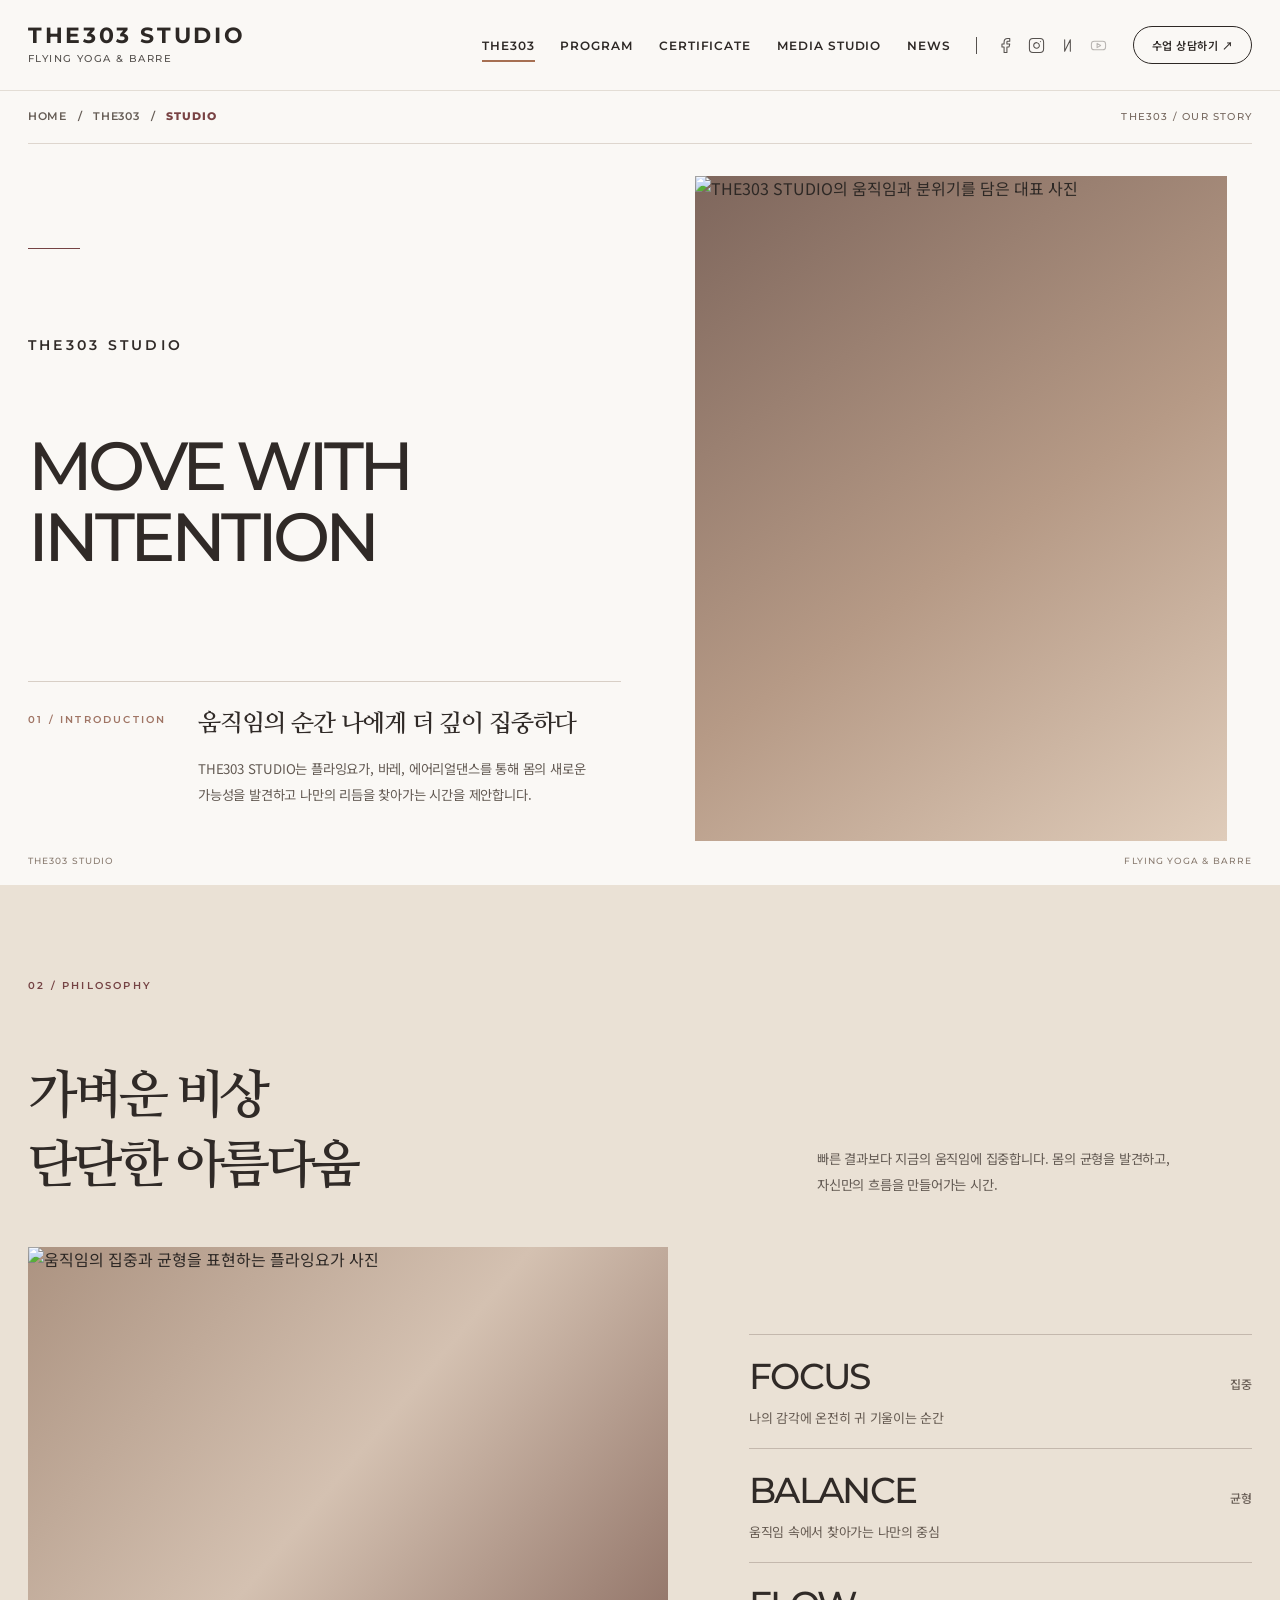
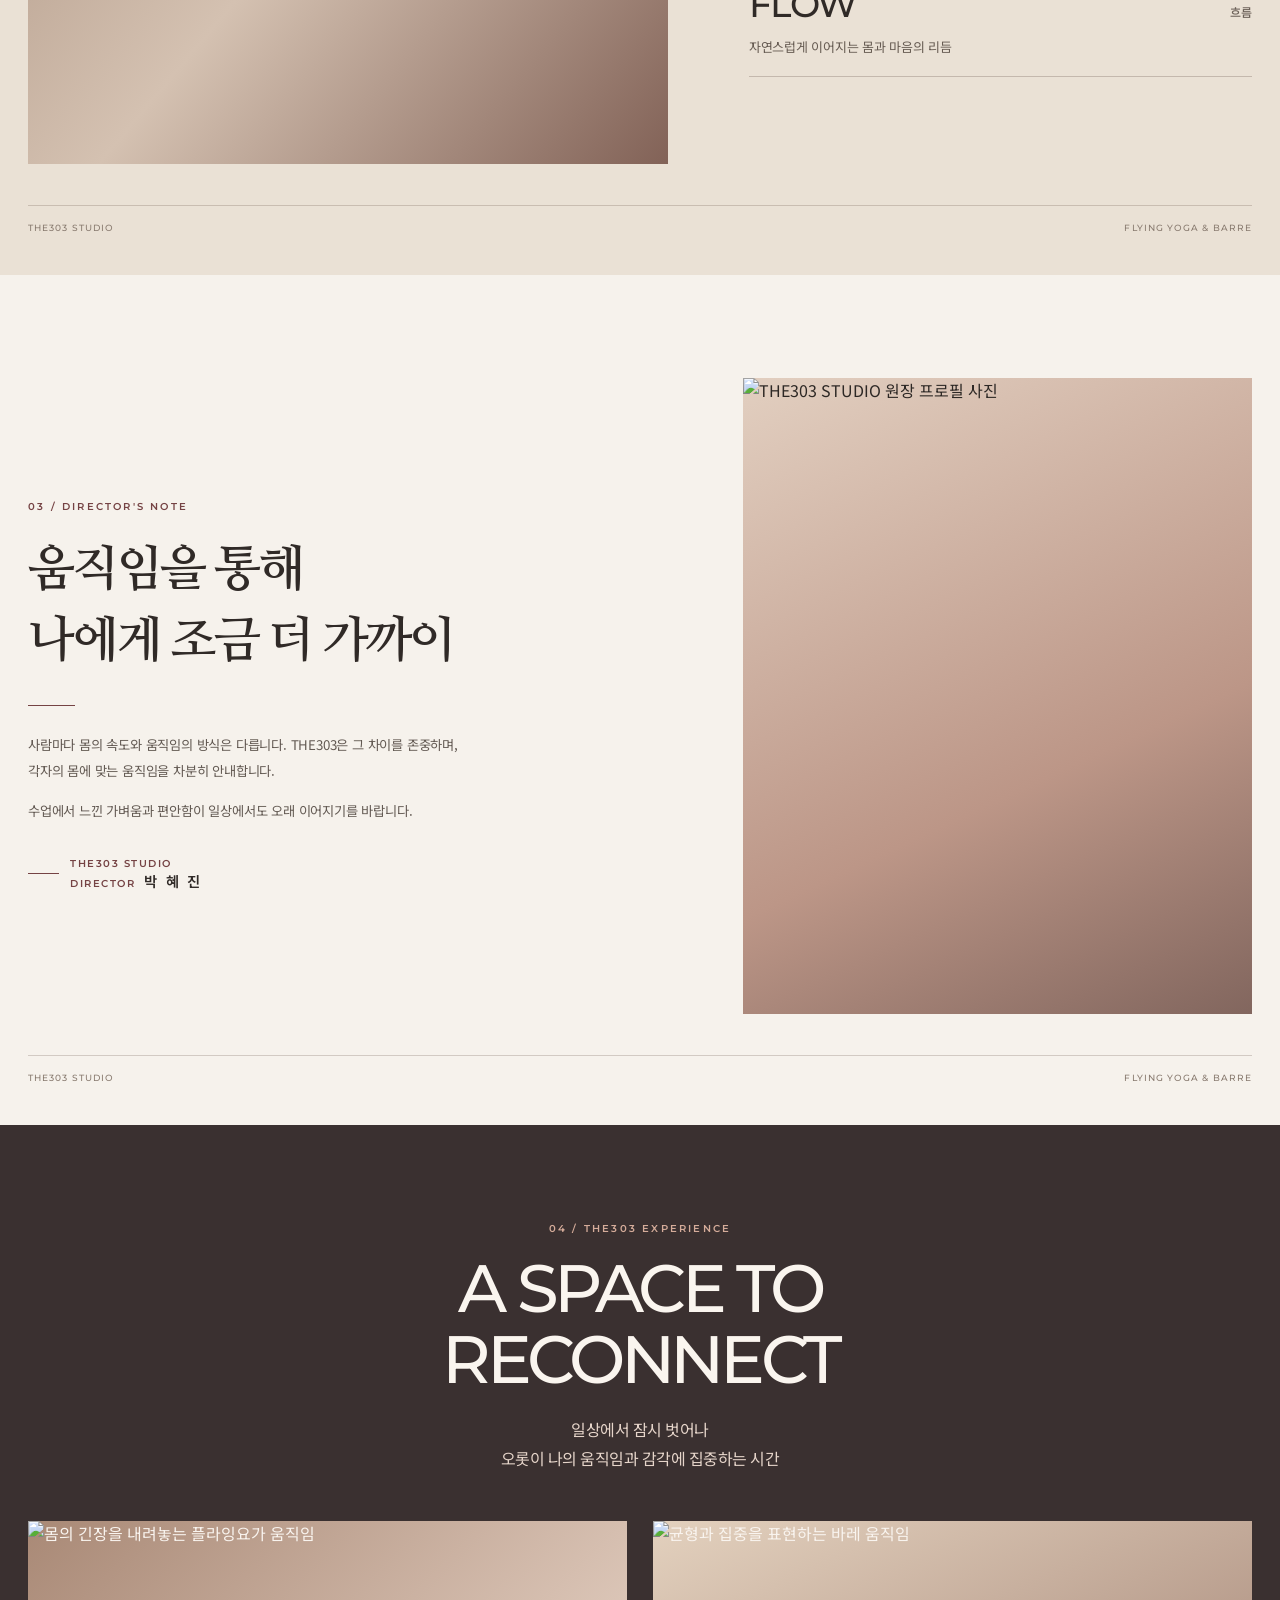
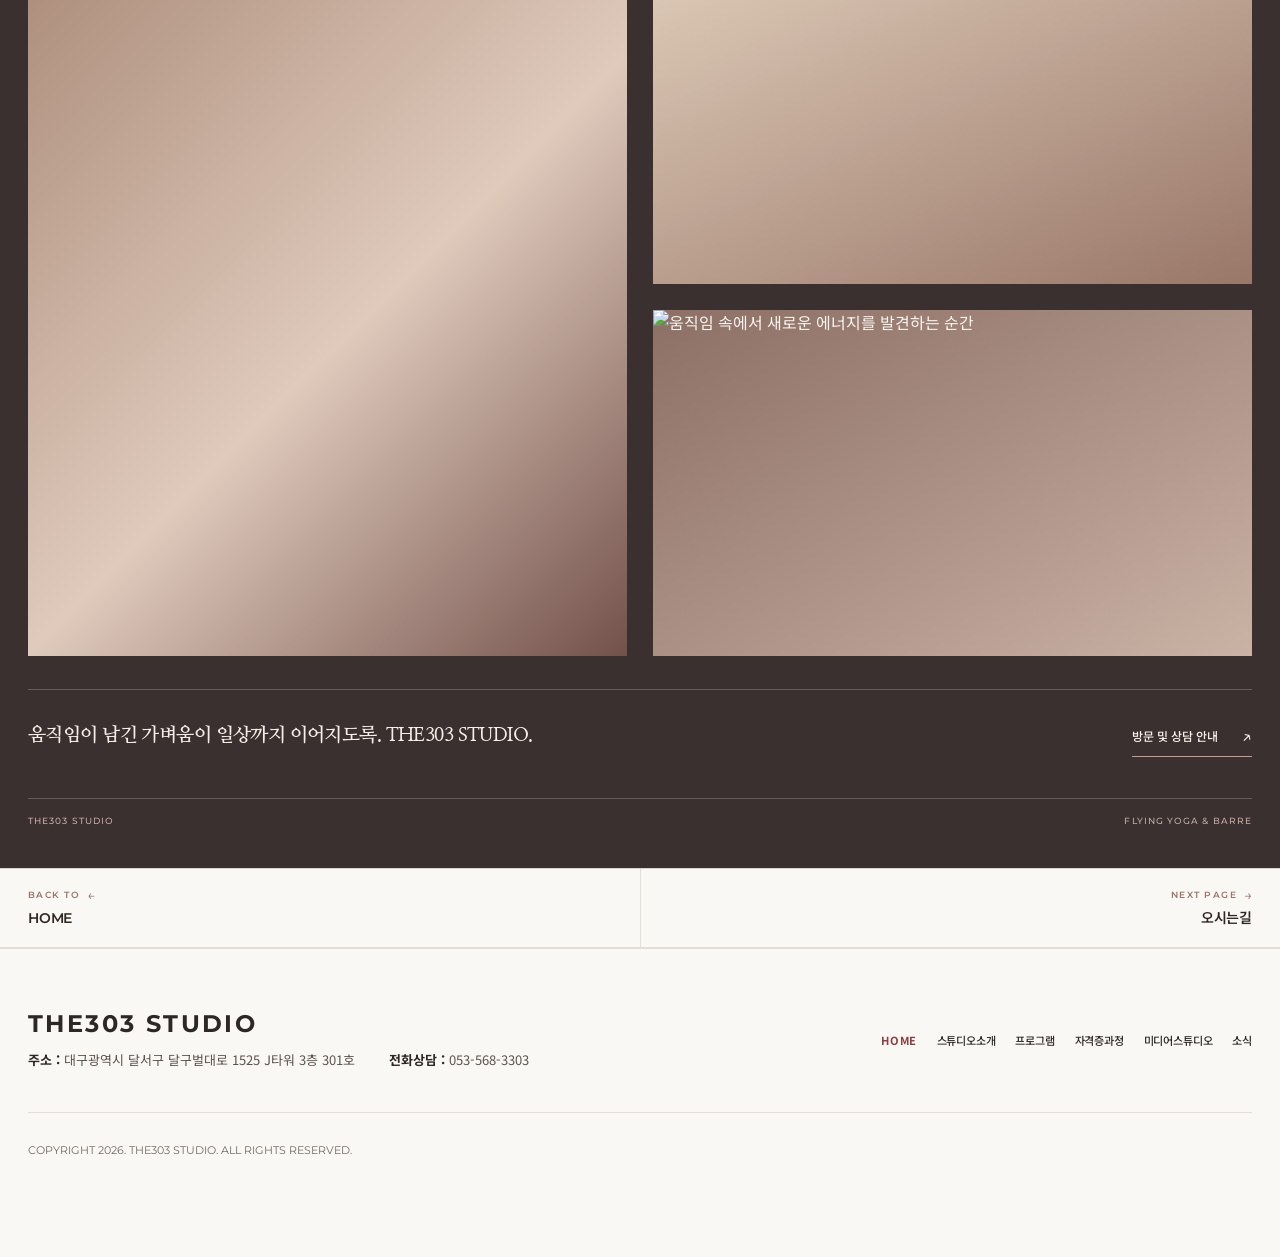
==== about-studio.html @ 93492a62 "Add files via upload" ====
<!doctype html><html lang="ko"><head><meta charset="utf-8"><meta name="viewport" content="width=device-width,initial-scale=1"><meta name="theme-color" content="#FAF8F5">
<title>스튜디오소개 | THE303 STUDIO</title><meta name="description" content="THE303 STUDIO는 플라잉요가와 바레, 에어리얼댄스를 통해 몸의 가능성을 새롭게 만나는 웰니스 공간입니다."><meta property="og:type" content="website"><meta property="og:title" content="스튜디오소개 | THE303 STUDIO"><meta property="og:description" content="THE303 STUDIO는 플라잉요가와 바레, 에어리얼댄스를 통해 몸의 가능성을 새롭게 만나는 웰니스 공간입니다."><meta property="og:image" content="./images/studio/hero-pc.jpg">
<link rel="preconnect" href="https://fonts.googleapis.com"><link rel="preconnect" href="https://fonts.gstatic.com" crossorigin><link href="https://fonts.googleapis.com/css2?family=DM+Sans:wght@400;500;600;700&amp;family=Noto+Sans+KR:wght@300;400;500;600;700&amp;family=Nanum+Myeongjo:wght@400;600;700&amp;family=Montserrat:wght@300;400;500;600;700;800&amp;display=swap" rel="stylesheet">
<link rel="stylesheet" href="./css/base.css"><link rel="stylesheet" href="./css/navigation.css"><link rel="stylesheet" href="./css/responsive.css"><link rel="stylesheet" href="./css/refinements.css"><link rel="stylesheet" href="./css/pages.css"><link rel="stylesheet" href="./css/about-editorial.css"><link rel="stylesheet" href="./css/subpage-image-motion.css?v=20261030"><link rel="stylesheet" href="./css/subpage-layout-grid.css?v=20261031a"><link rel="stylesheet" href="./css/editorial-quality-final.css?v=20261031b"><link rel="stylesheet" href="./css/mobile-art-direction.css?v=20261031m1">
<link rel="stylesheet" href="./css/dynamic-hero-art-direction.css?v=20261031d2">
</head><body class="the303-subpage" data-page="about-studio"><a class="skip-link" href="#mainContent">본문 바로가기</a><div class="mobile-nav-backdrop" id="navBackdrop"></div><header class="site-header" id="siteHeader">
<div class="container nav-wrap">
<a aria-label="THE303 STUDIO 홈으로 이동" class="brand" href="index.html#home">
<span class="brand-main" data-text="brandEn">THE303 STUDIO</span>
<span class="brand-sub" data-text="brandSub">FLYING YOGA &amp; BARRE</span>
</a>
<button aria-controls="navPanel" aria-expanded="false" aria-label="메뉴 열기" class="menu-toggle" id="menuToggle" type="button">
<svg viewbox="0 0 24 24"><path d="M3 7h18M3 12h18M3 17h18"></path></svg>
</button>
<nav aria-label="주 메뉴" class="nav-panel" id="navPanel">
<a class="mobile-panel-brand" href="index.html" aria-label="THE303 STUDIO 메인페이지로 이동"><span data-text="brandEn">THE303 STUDIO</span><small aria-hidden="true">HOME <span class="home-link-arrow">↗</span></small></a>
<ul class="nav-list">
<li class="nav-dropdown">
<a class="nav-link active" data-text="nav1" href="index.html#philosophy">THE303</a>
<button class="submenu-toggle" type="button"><svg class="nav-chevron" fill="none" stroke="currentColor" stroke-width="2" viewbox="0 0 24 24"><path d="m6 9 6 6 6-6"></path></svg></button>
<ul class="dropdown-menu">
<li><a aria-current="page" data-text="navSub1_1" href="about-studio.html">스튜디오소개</a></li>
<li><a data-text="navSub1_2" href="contact.html">오시는길</a></li>
</ul>
</li>
<li class="nav-dropdown">
<a class="nav-link" data-text="nav2" href="index.html#program">PROGRAM</a>
<button class="submenu-toggle" type="button"><svg class="nav-chevron" fill="none" stroke="currentColor" stroke-width="2" viewbox="0 0 24 24"><path d="m6 9 6 6 6-6"></path></svg></button>
<ul class="dropdown-menu">
<li><a data-text="navSub2_1" href="program-flying.html">플라잉요가</a></li>
<li><a data-text="navSub2_2" href="program-barre.html">바레</a></li>
<li><a data-text="navSub2_3" href="program-dance.html">에어리얼댄스</a></li>
</ul>
</li>
<li class="nav-dropdown">
<a class="nav-link" data-text="nav3" href="index.html#ttc">CERTIFICATE</a>
<button class="submenu-toggle" type="button"><svg class="nav-chevron" fill="none" stroke="currentColor" stroke-width="2" viewbox="0 0 24 24"><path d="m6 9 6 6 6-6"></path></svg></button>
<ul class="dropdown-menu">
<li><a data-text="navSub3_1" href="ttc-cert.html">플라잉지도자</a></li>
<li><a data-text="navSub3_2" href="ttc-workshop.html">워크샵</a></li>
</ul>
</li>
<li class="nav-dropdown">
<a class="nav-link" data-text="nav4" href="index.html#space">MEDIA STUDIO</a>
<button class="submenu-toggle" type="button"><svg class="nav-chevron" fill="none" stroke="currentColor" stroke-width="2" viewbox="0 0 24 24"><path d="m6 9 6 6 6-6"></path></svg></button>
<ul class="dropdown-menu">
<li><a data-text="navSub4_1" href="media-portfolio.html">포트폴리오</a></li>
<li><a data-text="navSub4_2" href="media-rental.html">촬영 및 대관 안내</a></li>
</ul>
</li>
<li class="nav-dropdown">
<a class="nav-link" data-text="nav5" href="index.html#news">NEWS</a>
<button class="submenu-toggle" type="button"><svg class="nav-chevron" fill="none" stroke="currentColor" stroke-width="2" viewbox="0 0 24 24"><path d="m6 9 6 6 6-6"></path></svg></button>
<ul class="dropdown-menu">
<li><a data-text="navSub5_1" href="news-notice.html">공지사항</a></li>
<li><a data-text="navSub5_2" href="news-gallery.html">갤러리</a></li>
</ul>
</li>
</ul>
<div class="nav-social">
<a aria-label="Facebook" data-link="socialFb" href="#" rel="noopener noreferrer" target="_blank"><svg viewbox="0 0 24 24"><path d="M18 2h-3a5 5 0 0 0-5 5v3H7v4h3v8h4v-8h3l1-4h-4V7a1 1 0 0 1 1-1h3z"></path></svg></a>
<a aria-label="Instagram" data-link="socialIg" href="#" rel="noopener noreferrer" target="_blank"><svg viewbox="0 0 24 24"><rect height="20" rx="5" ry="5" width="20" x="2" y="2"></rect><path d="M16 11.37A4 4 0 1 1 12.63 8 4 4 0 0 1 16 11.37z"></path><line x1="17.5" x2="17.51" y1="6.5" y2="6.5"></line></svg></a>
<a aria-label="Naver Blog" data-link="socialBlog" href="#" rel="noopener noreferrer" target="_blank"><svg viewbox="0 0 24 24"><polyline points="8 4 8 20 16 4 16 20"></polyline></svg></a>
<a aria-label="YouTube" data-link="socialYt" href="#" rel="noopener noreferrer" target="_blank"><svg viewbox="0 0 24 24"><rect height="12" rx="4" ry="4" width="20" x="2" y="6"></rect><polygon points="10 9 15 12 10 15 10 9"></polygon></svg></a>
</div>
<div class="mobile-menu-social">
<a aria-label="Facebook" data-link="socialFb" href="#" rel="noopener noreferrer" target="_blank"><svg viewbox="0 0 24 24"><path d="M18 2h-3a5 5 0 0 0-5 5v3H7v4h3v8h4v-8h3l1-4h-4V7a1 1 0 0 1 1-1h3z"></path></svg></a>
<a aria-label="Instagram" data-link="socialIg" href="#" rel="noopener noreferrer" target="_blank"><svg viewbox="0 0 24 24"><rect height="20" rx="5" ry="5" width="20" x="2" y="2"></rect><path d="M16 11.37A4 4 0 1 1 12.63 8 4 4 0 0 1 16 11.37z"></path><line x1="17.5" x2="17.51" y1="6.5" y2="6.5"></line></svg></a>
<a aria-label="Naver Blog" data-link="socialBlog" href="#" rel="noopener noreferrer" target="_blank"><svg viewbox="0 0 24 24"><polyline points="8 4 8 20 16 4 16 20"></polyline></svg></a>
<a aria-label="YouTube" data-link="socialYt" href="#" rel="noopener noreferrer" target="_blank"><svg viewbox="0 0 24 24"><rect height="12" rx="4" ry="4" width="20" x="2" y="6"></rect><polygon points="10 9 15 12 10 15 10 9"></polygon></svg></a>
</div>
<a class="nav-cta" data-link="booking" data-text="navCta" href="contact.html">수업 상담하기 ↗</a>
</nav>
</div>
</header>
 <main id="mainContent" class="ae-main">
  <!-- INTRODUCTION: editorial identity, not a second homepage slider -->
  <section class="ae-intro" aria-labelledby="aeIntroTitle">
    <div class="container ae-intro-top">
      <nav class="ae-breadcrumb" aria-label="현재 위치"><a href="index.html">HOME</a><span aria-hidden="true">/</span><a href="index.html#philosophy">THE303</a><span aria-hidden="true">/</span><span class="ae-breadcrumb-current" aria-current="page">STUDIO</span></nav>
      <span class="ae-overline" data-edit="kicker">THE303 / OUR STORY</span>
    </div>
    <div class="container ae-intro-grid">
      <div class="ae-intro-copy">
        <div class="ae-intro-rule" aria-hidden="true"></div>
        <p class="ae-brand-heading" data-edit="hero_title">THE303 STUDIO</p>
        <h1 class="ae-display" id="aeIntroTitle" data-edit="hero_lead">MOVE WITH INTENTION</h1>
        <div class="ae-intro-support">
          <span class="ae-small-index">01 / INTRODUCTION</span>
          <div class="ae-intro-body">
            <p class="ae-korean-lead" data-edit="hero_desc">움직임의 순간 나에게 더 깊이 집중하다</p>
            <p class="ae-body" data-edit="intro_detail">THE303 STUDIO는 플라잉요가, 바레, 에어리얼댄스를 통해 몸의 새로운 가능성을 발견하고 나만의 리듬을 찾아가는 시간을 제안합니다.</p>
          </div>
        </div>
      </div>
      <figure class="ae-intro-visual photo-frame" aria-label="스튜디오 대표 이미지">
        <div class="photo-fallback" aria-hidden="true"><i></i><i></i></div>
        <img src="./images/studio/hero-pc.jpg" data-legacy-src="./images/studio/hero.jpg" data-edit-image="hero_photo" data-image-mobile="./images/studio/hero-mo-refined.jpg" data-edit-image-mobile="hero_photo_mobile" alt="THE303 STUDIO의 움직임과 분위기를 담은 대표 사진" fetchpriority="high" decoding="async" width="1600" height="2000">
      </figure>
    </div>
    <div class="container ae-intro-bottom ae-section-signature" aria-hidden="true"><span>THE303 STUDIO</span><span>FLYING YOGA &amp; BARRE</span></div>
  </section>

  <!-- PHILOSOPHY: editorial image, clear keywords, no overlaid captions -->
  <section class="ae-philosophy" id="philosophy" aria-labelledby="aePhilosophyTitle">
    <div class="container">
      <div class="ae-section-head ae-philosophy-head">
        <span class="ae-overline">02 / PHILOSOPHY</span>
        <h2 class="ae-section-heading" id="aePhilosophyTitle" data-edit="sec_ourphilosophy">가벼운 비상
단단한 아름다움</h2>
        <p class="ae-body" data-edit="intro_ourphilosophy">빠른 결과보다 지금의 움직임에 집중합니다. 몸의 균형을 발견하고, 자신만의 흐름을 만들어가는 시간.</p>
      </div>
      <div class="ae-philosophy-grid">
        <figure class="ae-philosophy-photo photo-frame">
          <div class="photo-fallback" aria-hidden="true"><i></i><i></i></div>
          <img src="./images/studio/philosophy.jpg" data-legacy-src="./images/studio/philosophy.jpg" data-edit-image="philosophy_photo" alt="움직임의 집중과 균형을 표현하는 플라잉요가 사진" loading="lazy" decoding="async" width="1600" height="1220">
        </figure>
        <div class="ae-keywords" aria-label="THE303의 세 가지 가치">
          <div class="ae-keyword"><div class="ae-keyword-main"><strong>FOCUS</strong><span>집중</span></div><p data-edit="philosophy_focus">나의 감각에 온전히 귀 기울이는 순간</p></div>
          <div class="ae-keyword"><div class="ae-keyword-main"><strong>BALANCE</strong><span>균형</span></div><p data-edit="philosophy_balance">움직임 속에서 찾아가는 나만의 중심</p></div>
          <div class="ae-keyword"><div class="ae-keyword-main"><strong>FLOW</strong><span>흐름</span></div><p data-edit="philosophy_flow">자연스럽게 이어지는 몸과 마음의 리듬</p></div>
        </div>
      </div>
    </div>
    <div class="container ae-section-signature" aria-hidden="true"><span>THE303 STUDIO</span><span>FLYING YOGA &amp; BARRE</span></div>
  </section>

  <!-- DIRECTOR: published name supplied by the studio; no invented bio or credentials -->
  <section class="ae-director" id="director" aria-labelledby="aeDirectorTitle">
    <div class="container ae-director-grid">
      <div class="ae-director-copy">
        <span class="ae-overline">03 / DIRECTOR'S NOTE</span>
        <h2 class="ae-director-heading" id="aeDirectorTitle" data-edit="block_director_photo">움직임을 통해
나에게 조금 더 가까이</h2>
        <div class="ae-director-rule" aria-hidden="true"></div>
        <p class="ae-body ae-director-message" data-edit="body_director_photo">사람마다 몸의 속도와 움직임의 방식은 다릅니다. THE303은 그 차이를 존중하며, 각자의 몸에 맞는 움직임을 차분히 안내합니다.</p>
        <p class="ae-body ae-director-message" data-edit="director_message_2">수업에서 느낀 가벼움과 편안함이 일상에서도 오래 이어지기를 바랍니다.</p>
        <div class="ae-director-sign">
          <span class="ae-sign-bar" aria-hidden="true"></span>
          <span class="ae-sign-title">THE303 STUDIO<br><span class="ae-sign-director-line">DIRECTOR <span class="ae-sign-name" data-edit="director_name">박 혜 진</span></span></span>
        </div>
      </div>
      <figure class="ae-director-photo photo-frame">
        <div class="photo-fallback" aria-hidden="true"><i></i><i></i></div>
        <img src="./images/studio/director.jpg" data-legacy-src="./images/studio/director.jpg" data-edit-image="director_photo" alt="THE303 STUDIO 원장 프로필 사진" loading="lazy" decoding="async" width="1200" height="1600">
      </figure>
    </div>
    <div class="container ae-section-signature" aria-hidden="true"><span>THE303 STUDIO</span><span>FLYING YOGA &amp; BARRE</span></div>
  </section>

  <!-- SPACE AS EXPERIENCE: photo-led, nonliteral, no facilities inventory -->
  <section class="ae-experience" id="experience" aria-labelledby="aeExperienceTitle">
    <div class="container">
      <div class="ae-experience-heading-row">
        <div>
          <span class="ae-overline">04 / THE303 EXPERIENCE</span>
          <h2 class="ae-experience-heading" id="aeExperienceTitle" data-edit="sec_ourspace">A SPACE TO
RECONNECT</h2>
        </div>
        <p class="ae-experience-summary" data-edit="experience_summary">일상에서 잠시 벗어나
오롯이 나의 움직임과 감각에 집중하는 시간</p>
      </div>
      <div class="ae-experience-gallery" aria-label="THE303의 움직임과 회복의 순간">
        <figure class="ae-photo-primary photo-frame">
          <div class="photo-fallback" aria-hidden="true"><i></i><i></i></div>
          <img src="./images/studio/experience-release-pc-refined.jpg" data-legacy-src="./images/studio/experience-release.jpg" data-edit-image="space_flying" data-image-mobile="./images/studio/experience-release-mo-refined.jpg" data-edit-image-mobile="space_flying_mobile" alt="몸의 긴장을 내려놓는 플라잉요가 움직임" loading="lazy" decoding="async" width="1200" height="1600">
        </figure>
        <div class="ae-gallery-aside">
          <figure class="ae-photo-detail photo-frame">
            <div class="photo-fallback" aria-hidden="true"><i></i><i></i></div>
            <img src="./images/studio/experience-reconnect.jpg" data-legacy-src="./images/studio/experience-reconnect.jpg" data-edit-image="space_barre" alt="균형과 집중을 표현하는 바레 움직임" loading="lazy" decoding="async" width="1200" height="1500">
          </figure>
          <figure class="ae-photo-motion photo-frame">
            <div class="photo-fallback" aria-hidden="true"><i></i><i></i></div>
            <img src="./images/studio/experience-renew.jpg" data-legacy-src="./images/studio/experience-renew.jpg" data-edit-image="space_media" alt="움직임 속에서 새로운 에너지를 발견하는 순간" loading="lazy" decoding="async" width="1200" height="1500">
          </figure>
        </div>
      </div>
      <div class="ae-experience-outro">
        <p data-edit="experience_outro">움직임이 남긴 가벼움이 일상까지 이어지도록. THE303 STUDIO.</p>
        <a href="contact.html" class="ae-text-link">방문 및 상담 안내 <span aria-hidden="true">↗</span></a>
      </div>
    </div>
    <div class="container ae-section-signature" aria-hidden="true"><span>THE303 STUDIO</span><span>FLYING YOGA &amp; BARRE</span></div>
  </section>
  <!-- Desktop-only, compact next/previous nav; mobile uses shared footer menu -->
  <!-- THE303 v13: desktop/mobile related page navigation -->
<nav class="the303-page-nav" aria-label="이전 및 다음 페이지 이동">
  <div class="container the303-page-nav__inner">
    <a class="the303-page-nav__link the303-page-nav__link--prev" href="index.html" aria-label="HOME 페이지로 이동">
      <span class="the303-page-nav__eyebrow">BACK TO <span aria-hidden="true">←</span></span>
      <strong class="the303-page-nav__title">HOME</strong>
    </a>
    <a class="the303-page-nav__link the303-page-nav__link--next" href="contact.html" aria-label="오시는길 페이지로 이동">
      <span class="the303-page-nav__eyebrow">NEXT PAGE <span aria-hidden="true">→</span></span>
      <strong class="the303-page-nav__title">오시는길</strong>
    </a>
  </div>
</nav>
</main><footer class="site-footer" id="footer">
    <div class="container">
        <div class="footer-top reveal">
            <div>
                <div class="footer-brand" data-text="brandEn">THE303 STUDIO</div>
                <div class="footer-info-text">
                    <span><strong style="color:var(--ink);">주소 :</strong> <span data-text="address">대구광역시 달서구 달구벌대로 1525 J타워 3층 301호</span></span>
                    <span><strong style="color:var(--ink);">전화상담 :</strong> <span data-text="phone">053-568-3303</span></span>
                </div>
            </div>
            <nav class="footer-links footer-primary-links" aria-label="THE303 공통 하단 메뉴">
                <a href="index.html" class="footer-home-link" aria-label="HOME 메인페이지">HOME</a>
                <a href="about-studio.html">스튜디오소개</a>
                <a href="index.html#program">프로그램</a>
                <a href="index.html#ttc">자격증과정</a>
                <a href="index.html#space">미디어스튜디오</a>
                <a href="index.html#news">소식</a>
            </nav>
        </div>
        <div class="footer-bottom reveal delay-1">
            <div>COPYRIGHT <span id="currentYear"></span>. <span data-text="brandEn">THE303 STUDIO</span>. ALL RIGHTS RESERVED.</div>
        </div>
    </div>
  </footer><div class="mobile-bottom-bar">
    <a class="mobile-call" href="tel:053-568-3303" data-phone-link>전화 상담</a>
    <a class="mobile-book" href="contact.html" data-link="booking">
      <div style="display:flex; align-items:center; gap:8px; justify-content:center;">
        <svg class="icon-kakao-outline" viewBox="0 0 24 24" width="18" height="18" fill="none" stroke="currentColor" stroke-width="1.5"><path d="M12 4c5.5 0 10 3.58 10 8s-4.48 8-10 8c-1.2 0-2.36-.18-3.44-.5L4 21l1.5-3.66C4.05 15.65 3 13.93 3 12c0-4.42 4.48-8 9-8z"/></svg>
        <span data-text="navCta">수업 상담하기</span>
      </div>
    </a>
  </div><button class="to-top" id="toTop" type="button" aria-label="페이지 맨 위로 이동">
    <svg viewBox="0 0 24 24"><path d="M12 19V5M5 12l7-7 7 7"/></svg>
  </button>
 <script src="./js/common.js" defer></script><script src="./js/responsive-images.js?v=20261028" defer></script><script src="./js/pages-public.js" defer></script></body></html>
---- css/base.css ----
/* ==========================================================================
       1. 프리미엄 웜톤 글로벌 변수 설정
       ========================================================================== */
    :root {
      --rose-brown: #794344;
      --brick-wine: #8A3F43;
      --cashmere: #B18B70;
      --cinnamon: #A66F52;
      
      --bg-light: #FAF8F5;
      --bg-alt: #F0EBE1;
      --ink: #2D2825;
      --ink-soft: #5C534C;
      --line: #E3DDD5;
      --muted: #726A64; 
      
      --max: 1280px; 
      --section-space: clamp(96px, 8.5vw, 132px); 
      --nav-height: 90px;
    }
    
    * { box-sizing: border-box; margin: 0; padding: 0; }
    html { scroll-behavior: smooth; scroll-padding-top: var(--nav-height); } 
    body { min-height: 100vh; background: var(--bg-light); color: var(--ink); font-family: 'Noto Sans KR', sans-serif; word-break: keep-all; overflow-x: hidden; }
    body.menu-open { overflow: hidden; } 
    
    img { display: block; width: 100%; object-fit: cover; }
    a { color: inherit; text-decoration: none; }
    button, input, textarea, select { font: inherit; }
    button, a { -webkit-tap-highlight-color: transparent; }
    button { cursor: pointer; }
    
    .container { width: min(var(--max), calc(100% - 56px)); margin-inline: auto; }
    
    .eyebrow { display: inline-flex; align-items: center; gap: 14px; color: var(--brick-wine); font-size: 11px; font-weight: 700; letter-spacing: 0.28em; text-transform: uppercase; font-family: 'Montserrat', sans-serif;}
    .eyebrow::before { content: ''; width: 32px; height: 1px; background: currentColor; }
    .section-title { margin: 18px 0 24px; font-family: 'Montserrat', 'Nanum Myeongjo', serif; font-size: clamp(32px, 4vw, 48px); line-height: 1.35; font-weight: 700; letter-spacing: -.02em;}
    .section-copy { margin: 0; max-width: 620px; color: var(--ink-soft); font-size: 15px; line-height: 1.9; font-weight: 300; }
    .section { padding-block: var(--section-space); }
    
    /* 섹션 스크롤 위치 조정 완벽 적용 */
    #program .section-head, #space .section-head, #news .section-head { margin-bottom: 0; }
    #space .media-studio-showcase { margin-top: 42px; }
    :focus-visible { outline: 2px solid var(--brick-wine); outline-offset: 3px; }
    
    .btn { position: relative; min-height: 54px; padding: 0 46px; display: inline-flex; align-items: center; justify-content: center; border: 1px solid var(--brick-wine); background: var(--brick-wine); color: #fff; font-size: 14px; font-weight: 600; letter-spacing: .04em; transition: all .4s ease; border-radius: 30px; }
    .btn:hover { background: var(--cinnamon); border-color: var(--cinnamon); transform: translateY(-3px); box-shadow: 0 10px 25px rgba(166, 111, 82, 0.3);}
    .btn-inner { display: flex; align-items: center; justify-content: center; gap: 10px; }
    .btn-arrow { position: absolute; right: 24px; font-family: sans-serif; font-size: 14px;}
    
    .btn-light { border-color: rgba(255,255,255,0.8); background: white; color: var(--ink); }
    .btn-light:hover { border-color: var(--bg-alt); background: var(--bg-alt); color: var(--brick-wine); }
    
    .btn-outline { background: transparent; color: var(--ink); border-color: var(--cashmere); }
    .btn-outline:hover { color: #fff; background: var(--cashmere); border-color: var(--cashmere); }
    
    .btn-outline-dark { background: transparent; color: #fff; border-color: rgba(255,255,255,0.4); }
    .btn-outline-dark:hover { color: var(--cinnamon); background: #fff; border-color: #fff; }
---- css/navigation.css ----
/* ==========================================================================
       2. 헤더 및 네비게이션
       ========================================================================== */
    .site-header { position: fixed; z-index: 1000; inset: 0 0 auto; color: white; transition: background .3s ease, border-color .3s ease, color .3s ease; border-bottom: 1px solid transparent; }
    .site-header.scrolled { background: rgba(250, 248, 245, 0.98); color: var(--ink); border-bottom-color: var(--line); backdrop-filter: blur(16px); -webkit-backdrop-filter: blur(16px);}
    .nav-wrap { min-height: var(--nav-height); display: flex; align-items: center; justify-content: space-between; gap: 30px; }
    
    .brand { display: inline-flex; flex-direction: column; gap: 5px; color: inherit;}
    .brand-main { font-size: 22px; line-height: 1; font-weight: 700; letter-spacing: .12em; font-family: 'Montserrat', sans-serif;}
    .brand-sub { font-size: 9.5px; line-height: 1.4; letter-spacing: .15em; font-weight: 500; font-family: 'Montserrat', sans-serif; opacity: 0.8;}
    
    .nav-panel { display: flex; align-items: center; gap: clamp(18px, 2vw, 30px); }
    .nav-list { list-style: none; display: flex; gap: clamp(18px, 2vw, 30px); }
    .nav-list > li { position: relative; display: flex; align-items: center; }
    .nav-link { position: relative; display: inline-flex; align-items: center; gap: 7px; min-height: 42px; font-size: 12px; font-weight: 600; letter-spacing: .08em; white-space: nowrap; font-family: 'Montserrat', sans-serif;}
    .nav-link::after { position: absolute; content: ''; height: 2px; left: 0; right: 100%; bottom: 4px; background: var(--cinnamon); transition: right .3s ease; }
    .nav-link:hover::after, .nav-link.active::after { right: 0; }
    .nav-chevron { width: 10px; height: 10px; opacity: 0.6; transition: transform .3s ease;}
    
    .dropdown-menu { position: absolute; left: 50%; top: calc(100% + 5px); min-width: 180px; padding: 12px 0; list-style: none; background: #fff; color: var(--ink); border: 1px solid var(--line); box-shadow: 0 18px 40px rgba(0,0,0,0.08); opacity: 0; visibility: hidden; transform: translate(-50%, 8px); transition: all .3s ease; border-radius: 4px;}
    .dropdown-menu a { display: block; padding: 12px 22px; font-size: 13px; font-weight: 400; color: var(--ink-soft);}
    .dropdown-menu a:hover { background: var(--bg-alt); color: var(--brick-wine); }
    .nav-dropdown:hover .dropdown-menu, .nav-dropdown:focus-within .dropdown-menu { opacity: 1; visibility: visible; transform: translate(-50%, 0); z-index: 100;}
    
    /* 🌟 고급스러운 반투명 흰색 서브메뉴 적용 (먹색 텍스트 반전) */
    .site-header:not(.scrolled) .dropdown-menu { background: rgba(255, 255, 255, 0.94); border: 1px solid rgba(227, 221, 213, 0.3); color: var(--ink); backdrop-filter: blur(12px); -webkit-backdrop-filter: blur(12px); box-shadow: 0 18px 40px rgba(0,0,0,0.05);}
    .site-header:not(.scrolled) .dropdown-menu a { color: var(--ink-soft); }
    .site-header:not(.scrolled) .dropdown-menu a:hover { background: var(--bg-alt); color: var(--brick-wine);}
    
    .nav-social { display: flex; align-items: center; gap: 14px; padding-left: 20px; border-left: 1px solid currentColor; opacity: 0.8;}
    .nav-social a { display: grid; place-items: center; transition: all .3s ease; }
    .nav-social a:hover { transform: translateY(-2px); color: var(--cinnamon); opacity: 1;}
    .nav-social svg { width: 17px; height: 17px; fill: none; stroke: currentColor; stroke-width: 1.5; stroke-linecap: round; stroke-linejoin: round; }
    
    .nav-cta { padding: 10px 18px; border: 1px solid currentColor; font-size: 11px; font-weight: 600; white-space: nowrap; transition: all .3s ease; letter-spacing: 0.04em; border-radius: 30px;}
    .nav-cta:hover { color: #fff; background: var(--brick-wine); border-color: var(--brick-wine); transform: translateY(-2px);}
    
    .mobile-menu-social, .mobile-bottom-bar, .menu-toggle, .submenu-toggle { display: none !important; }

    /* ==========================================================================
       8. 미니멀 풋터
       ========================================================================== */
    .site-footer { border-top: 1px solid var(--line); padding: 60px 0 100px; background: var(--bg-light); font-family: 'Noto Sans KR', sans-serif; }
    .footer-top { display: flex; justify-content: space-between; flex-wrap: wrap; gap: 40px; margin-bottom: 40px;}
    .footer-brand { font-family: 'Montserrat', sans-serif; font-size: 24px; font-weight: 700; color: var(--ink); letter-spacing: 0.1em; margin-bottom: 10px;}
    
    .footer-info-text { font-size: 13px; color: var(--ink-soft); line-height: 1.8; }
    .footer-info-text span { display: inline-block; margin-right: 15px;}
    
    .footer-bottom { display: flex; justify-content: space-between; align-items: center; flex-wrap: wrap; gap: 20px; padding-top: 30px; border-top: 1px solid var(--line); font-size: 11px; color: var(--muted); font-family: 'Montserrat', sans-serif;}
    .footer-links { display: flex; gap: 24px; font-size: 13px; font-weight: 500;}
    .footer-links a { color: var(--ink); transition: color 0.3s ease;}
    .footer-links a:hover { color: var(--brick-wine); }
    
    .to-top { position: fixed; z-index: 790; right: 30px; bottom: 40px; display: grid; place-items: center; width: 44px; height: 44px; border: 1px solid var(--line); border-radius: 50%; background: #fff; color: var(--ink); opacity: 0; visibility: hidden; transform: translateY(12px); transition: all .4s ease; box-shadow: 0 10px 20px rgba(0,0,0,0.05);}
    .to-top svg { width: 22px; height: 22px; fill: none; stroke: currentColor; stroke-width: 2.0; stroke-linecap: round; stroke-linejoin: round;}
    .to-top.show { opacity: 1; visibility: visible; transform: none; }
    .to-top:hover { background: var(--brick-wine); color: #fff; border-color: var(--brick-wine); transform: translateY(-4px);}

    /* 모바일 네비 배경 */
    .mobile-panel-brand { display: none; }
    .mobile-nav-backdrop { display: none; position: fixed; inset: 0; top: 0; background: rgba(45,40,37,0.6); z-index: 998; opacity: 0; transition: opacity 0.4s ease; backdrop-filter: blur(4px);}
---- css/responsive.css ----
/* ==========================================================================
       9. 반응형 (모바일 UI 최적화)
       ========================================================================== */
    @media (max-width: 1024px) {
      :root { --nav-height: 72px; --section-space: 62px; }
      html { scroll-padding-top: 72px; }
      .container { width: min(100% - 48px, var(--max)); }
      
      .nav-wrap { width: calc(100% - 40px); min-height: var(--nav-height); padding: 0; }
      .brand-main { font-size: 19px; }
      .brand-sub { font-size: 8.5px; }

      .menu-toggle { display: inline-flex !important; align-items: center; justify-content: center; width: 48px; height: 48px; padding: 10px; margin-right: -8px; background: transparent; border: none; color: var(--ink); -webkit-tap-highlight-color: transparent; z-index: 1001; }
      .site-header:not(.scrolled):not(.menu-expanded) .menu-toggle { color: #fff; }
      .site-header.menu-expanded .menu-toggle { color: var(--ink); }
      .site-header.menu-expanded .brand { opacity: 0; }
      .mobile-panel-brand { display: block; position: absolute; top: 25px; left: 24px; right: 64px; color: var(--ink); font: 700 13px/1.5 'Montserrat', sans-serif; letter-spacing: .1em; white-space: nowrap; overflow: hidden; text-overflow: ellipsis; }
      .menu-toggle svg { width: 27px; height: 27px; stroke-width: 1.8; stroke: currentColor; fill: none !important; }
      .menu-toggle:focus, .menu-toggle:active { background: transparent; outline: none; }
      
      body.menu-open .mobile-nav-backdrop { display: block; opacity: 1; }
      
      .nav-panel { 
        position: fixed; top: 0; right: 0; left: auto; bottom: auto; 
        width: min(78%, 340px); height: 100vh; height: 100dvh; 
        padding-top: var(--nav-height); 
        padding-bottom: calc(22px + env(safe-area-inset-bottom, 0px)); 
        background: #FAF8F5 !important; backdrop-filter: blur(20px); border-left: 1px solid var(--line); 
        display: flex !important; flex-direction: column; align-items: center; 
        transform: translateX(100%); opacity: 0; visibility: hidden; 
        transition: transform 0.4s ease, opacity 0.4s ease, visibility 0.4s ease; 
        overflow-y: auto; z-index: 999; 
      }
      .nav-panel.open { transform: translateX(0); opacity: 1; visibility: visible; }
      
      .nav-list { width: 100%; display: flex; flex-direction: column; gap: 0; }
      .nav-list > li { width: 100%; border-bottom: 1px solid var(--line); display: flex; flex-wrap: wrap; justify-content: space-between; min-height: 54px; }
      
      .nav-link { flex: 1; min-height: 54px; font-size: 14px; padding: 0 24px; color: var(--ink); font-weight: 600; border: none; }
      .nav-link::after { display: none; }
      
      .submenu-toggle { width: 52px; height: 52px; display: flex !important; color: var(--ink); background: transparent; align-items: center; justify-content: center; border: none; -webkit-tap-highlight-color: transparent; }
      .submenu-toggle:focus, .submenu-toggle:active { background: transparent; outline: none; }
      
      .dropdown-menu { 
        width: 100%; position: static; display: none; 
        padding: 0 0 15px 15px; 
        background: transparent !important; 
        border: 0 !important; box-shadow: none !important; 
        opacity: 1; visibility: visible; transform: none; transition: none; 
      }
      .nav-panel .nav-list > li.nav-dropdown > .dropdown-menu {
        position: static;
        flex: 0 0 100%;
        width: 100%;
        min-width: 0;
        margin: 0;
        transform: none;
      }
      .nav-panel .nav-list > li.nav-dropdown.open > .dropdown-menu {
        display: block !important;
        opacity: 1 !important;
        visibility: visible !important;
        transform: none !important;
        position: static;
        z-index: 1;
      }
      .nav-panel .nav-list > li.nav-dropdown.open > .submenu-toggle .nav-chevron {
        transform: rotate(180deg);
      }
      .dropdown-menu a { padding: 12px 24px; font-size: 13px; color: var(--ink-soft) !important; background: transparent !important; border: 0; display: block;}
      
      .nav-social { display: none !important; }
      
      .mobile-menu-social { 
        display: flex !important; align-items: center; justify-content: center; gap: 18px; 
        margin-top: auto; margin-bottom: 15px; 
        padding: 25px 24px 0; width: 100%; border-top: 1px solid rgba(0,0,0,0.05);
      }
      .mobile-menu-social a { width: 44px; height: 44px; border: 1px solid var(--line); border-radius: 50%; color: var(--ink); display: flex; align-items: center; justify-content: center; transition: all 0.3s ease; }
      .mobile-menu-social svg { width: 16px; height: 16px; fill: none !important; stroke: currentColor !important; stroke-width: 1.5; stroke-linecap: round; stroke-linejoin: round; }
      
      .nav-cta { 
        display: inline-flex !important; align-items: center; justify-content: center;
        margin: 0 auto 12px auto; padding: 12px 28px; 
        font-size: 13px; background: var(--brick-wine); color: #fff; border: none; border-radius: 30px;
      }
      
      .hero-actions .btn-light { display: none; }
      .hero { min-height: 600px; height: 85svh; }
      .hero-content { padding-top: 24px; }
      
      /* 🌟 H1 -> H2 폰트 누락 버그 해결 (모바일 버전 크기 복구) */
      .hero-content h2 { font-size: clamp(36px, 8.8vw, 52px); margin: 10px 0 12px; }
      
      .hero-copy { font-size: 12.5px; margin-bottom: 9px; }
      .hero-service { font-size: 12.5px; margin-bottom: 26px; letter-spacing: 0; line-height: 1.6; }
      .hero-scroll { display: none; }
      
      .phil-content { padding: 70px 24px 80px; }
      .phil-content .section-title { font-size: clamp(29px, 7vw, 36px); margin-bottom: 36px; }
      .phil-keywords { flex-direction: column; gap: 30px; align-items: center; }
      .phil-kw-item p { margin-top: 8px; font-size: 14px; line-height: 1.65; }
      
      .program-section .section-title { font-size: clamp(33px, 7.5vw, 40px); line-height: 1.18; }
      .program-layout { grid-template-columns: 1fr; gap: 30px; margin-top: 42px; }
      .program-list { gap: 14px; margin-bottom: 18px; }
      .program-item { padding: 3px 0 20px; gap: 12px; min-height: 100px; }
      .program-item-info h3 { font-size: 20px; margin-bottom: 8px; line-height: 1.5; font-weight: 700; }
      .program-item-info h3 span[data-text$="Title"] { font-size: inherit; }
      .program-item-info h3 span[data-text$="En"] { font-size: 12px; }
      .program-item-info p { font-size: 14px; font-weight: 400; line-height: 1.65; }
      .program-item-arrow svg { width: 22px; height: 22px; }
      
      .program-sub-images { display: grid; grid-template-columns: 1fr 1fr; gap: 15px; margin-top: 20px; }
      .program-sub-img { width: 100%; aspect-ratio: 4/3; }
      .program-sub-img img { width: 100%; height: 100%; object-fit: cover; }
      .program-featured { display: none; } 
      
      .ttc-copy { padding: 60px 24px; }
      .ttc-grid { grid-template-columns: 1fr; }
      .ttc-image { min-height: 380px; }
      
      .media-studio-showcase { grid-template-columns: 1fr; }
      .mss-image { min-height: 300px; } 
      .mss-content { padding: 40px 24px; }
      
      .news-grid { grid-template-columns: 1fr; gap: 20px;}
      .news-card:nth-child(3) { display: block; }
      
      .footer-top { flex-direction: column; gap: 20px;}
      .footer-info-text > span { display: block; margin-bottom: 10px; }
      .footer-info-text > span > span { display: inline; }
      
      .mobile-bottom-bar { display: grid !important; grid-template-columns: 1fr 1.5fr; position: fixed; z-index: 900; bottom: 0; left: 0; width: 100%; box-shadow: 0 -10px 30px rgba(0,0,0,.15); }
      .mobile-bottom-bar a { display: flex; align-items: center; justify-content: center; min-height: calc(64px + env(safe-area-inset-bottom, 0px)); padding-bottom: env(safe-area-inset-bottom, 0px); font-size: 15px; font-weight: 700; font-family: 'Noto Sans KR', sans-serif;}
      .mobile-call { background: #fff; color: var(--ink); border-top: 1px solid var(--line); }
      .mobile-book { background: var(--cinnamon); color: #fff; border-top: 1px solid var(--cinnamon);} 
      .to-top { right: 18px; bottom: calc(84px + env(safe-area-inset-bottom, 0px)); width: 44px; height: 44px; }
      body { padding-bottom: calc(64px + env(safe-area-inset-bottom, 0px)); }
      .site-footer { padding-bottom: 52px; }
      
      .news-info { padding-top: 16px; }
      .news-grid { margin-top: 32px; }
      .mss-content .btn { min-height: 50px; padding-inline: 28px; }
      .phil-wide-section .eyebrow { letter-spacing: .2em; }
    }

    @media (max-width: 400px) {
      .container { width: calc(100% - 36px); }
      .hero-content { width: calc(100% - 44px); }
      
      /* 🌟 H1 -> H2 폰트 누락 버그 해결 (초소형 모바일 버전 크기 복구) */
      .hero-content h2 { font-size: clamp(34px, 9vw, 42px); }
      
      .hero-service { font-size: 12px; }
      .program-item-info h3 { gap: 7px; }
      .program-item-info h3 span[data-text$="En"] { font-size: 11px; }
      .mobile-bottom-bar a { font-size: 14px; }
      .mss-content { padding: 34px 22px; }
    }
    @media (prefers-reduced-motion: reduce) {
      *, *::before, *::after { scroll-behavior: auto !important; animation-duration: .01ms !important; transition-duration: .01ms !important; }
    }
    @media (max-width: 1024px) { .edit-toggle, .editor { display: none !important; } }
---- css/refinements.css ----
/* THE303 site upgrade / shared UI refinements */
.skip-link{position:fixed;top:-90px;left:12px;z-index:4000;padding:12px 18px;background:var(--ink);color:#fff;border-radius:4px}
.skip-link:focus{top:12px}
/* Visible and operable on both dark and bright hero photos. */
@media(max-width:1024px){
  .site-header:not(.scrolled):not(.menu-expanded) .menu-toggle{
    color:var(--ink);background:rgba(250,248,245,.96);border-radius:50%;
    box-shadow:0 3px 18px rgba(0,0,0,.12);
  }
  .site-header.menu-expanded .menu-toggle{background:rgba(250,248,245,.96);border-radius:50%;}
  .mobile-menu-social a:focus-visible,.submenu-toggle:focus-visible,.menu-toggle:focus-visible{outline:2px solid var(--brick-wine);outline-offset:2px}
}
/* Color-safe fallbacks while future media are being organized. */
.hero-slide:nth-child(1){background:linear-gradient(125deg,#55403d,#ab846e)}
.hero-slide:nth-child(2){background:linear-gradient(125deg,#463b38,#947a6d)}
.hero-slide:nth-child(3){background:linear-gradient(125deg,#5d3f40,#ae907e)}
.hero-bg.image-unavailable{opacity:0}
.hero-slide:has(.hero-bg.image-unavailable)::before{content:'THE303 STUDIO';position:absolute;right:6%;bottom:12%;z-index:1;font:600 clamp(14px,2.4vw,27px)/1.2 'Montserrat',sans-serif;color:rgba(255,255,255,.16);letter-spacing:.15em}
/* Native hash scrolling uses html scroll-padding-top exclusively.
   Do not apply scroll-margin-top to anchor targets: the two offsets add up. */
section[id],footer[id]{scroll-margin-top:0}
/* A missing SNS destination should remain visible without a pointless jump. */
a[aria-disabled="true"]{cursor:default;opacity:.48}
/* Editor button active semantics / close accessibility */
.editor.open{visibility:visible}
.editor:not(.open){visibility:hidden;pointer-events:none}
@media(prefers-reduced-motion:reduce){.hero-bg{transition:none!important;transform:none!important}.hero-slide.active .hero-bg{transform:none!important}}

/* ========================================================================
   Shared footer navigation / restrained editorial layout
   ======================================================================== */
.footer-links.footer-primary-links {
  display:grid;
  grid-template-columns:repeat(5,max-content);
  align-items:center;
  justify-content:end;
  column-gap:clamp(12px,1.65vw,26px);
  row-gap:12px;
  margin-left:auto;
  font-size:clamp(11px,.87vw,13px);
  font-weight:500;
  letter-spacing:-.015em;
}
.footer-primary-links a {
  position:relative;
  display:inline-flex;
  align-items:center;
  min-height:40px;
  white-space:nowrap;
  border-bottom:1px solid transparent;
  transition:color .25s ease,border-color .25s ease;
}
.footer-primary-links a:hover,
.footer-primary-links a:focus-visible {color:var(--brick-wine);border-bottom-color:var(--brick-wine)}
/* Prevent desktop INFO and navigation collisions on smaller PC screens. */
@media (min-width:1025px) and (max-width:1130px) {
  .site-footer .footer-top {gap:20px}
  .footer-primary-links.footer-links {width:100%;margin-left:0;justify-content:start}
}
/* NEWS: preserve the wide editorial grid on PC, but tighten empty space. */
.news-inline-more {display:none}
.news-section .news-more-wrap {margin-top:34px}
@media (max-width:850px) {
  #news {padding-top:52px;padding-bottom:42px}
  #news .section-head {align-items:flex-end;gap:12px}
  #news .section-title {font-size:clamp(26px,7vw,36px);line-height:1.18}
  .news-inline-more {
    display:inline-flex;
    align-items:center;
    gap:5px;
    flex:0 0 auto;
    padding:8px 0;
    color:var(--brick-wine);
    font-size:12px;
    font-weight:600;
    white-space:nowrap;
    border-bottom:1px solid rgba(138,63,67,.28);
    transition:border-color .25s ease;
  }
  .news-inline-more:hover {border-color:currentColor}
  #news .news-grid {margin-top:25px;row-gap:15px}
  #news .news-info {padding:14px 0 5px}
  #news .news-info h3 {margin-bottom:6px}
  #news .news-more-wrap {display:none}
  .site-footer {padding-top:44px}
  .site-footer .footer-top {gap:24px;margin-bottom:18px}
  .site-footer .footer-bottom {padding-top:20px}
  .footer-links.footer-primary-links {
    grid-template-columns:repeat(2,minmax(0,1fr));
    width:100%;margin:0;
    gap:0 24px;
    justify-content:stretch;
    font-size:13px;
    border-top:1px solid var(--line);
  }
  .footer-primary-links a {
    min-height:49px;
    padding:8px 0;
    border-bottom:1px solid var(--line);
    font-size:13px;
  }
  .footer-primary-links a:last-child {grid-column:1 / -1}
}
@media (max-width:350px) {
  #news .section-title {font-size:24px}
  .news-inline-more {font-size:11px}
  .footer-links.footer-primary-links {column-gap:14px}
}

/* ========================================================================
   v4 / 2026-10-27 — Anchor landing visual rhythm
   Hash anchors already align below the fixed header via html scroll-padding.
   The former 96–132px SECTION INTERNAL top padding was creating a blank band
   under the header even when the section top itself was correctly positioned.
   Keep cinematic full-bleed Philosophy and Certificate sections unchanged.
   ======================================================================== */
@media (min-width: 851px) {
  #program,
  #space,
  #news {
    padding-top: clamp(28px, 2.5vw, 40px);
    padding-bottom: clamp(56px, 5.2vw, 76px);
  }
}
@media (max-width: 850px) {
  #program,
  #space {
    padding-top: 28px;
    padding-bottom: 48px;
  }
  #news {
    padding-top: 28px;
    padding-bottom: 36px;
  }
}

/* 1024px tablet navigation: avoid squeezed desktop header. */
@media (min-width:851px) and (max-width:1024px){
  .site-header:not(.scrolled):not(.menu-expanded) .menu-toggle{color:var(--ink);background:rgba(250,248,245,.96);border-radius:50%;}
}

/* Tablet: drawer navigation without phone-style bottom CTA strip. */
@media (min-width:851px) and (max-width:1024px){
 .mobile-bottom-bar{display:none!important}
 body{padding-bottom:0}
 .to-top{bottom:40px}
 .site-header .brand{flex-shrink:0;white-space:nowrap}
 #program,#space,#news{padding-top:clamp(28px,3vw,38px);padding-bottom:clamp(48px,5vw,70px)}
}

/* ======================================================================
   v12 — Consistent HOME navigation across 12 pages (2026-10-28)
   1) Six-link footer with HOME first
   2) Mobile drawer brand acts as a prominent HOME link
   Does not affect existing menu/SNS/editor/booking behavior.
   ====================================================================== */
.footer-links.footer-primary-links {
  grid-template-columns: repeat(6,max-content);
  column-gap: clamp(12px,1.55vw,25px);
}
.footer-primary-links .footer-home-link {
  color: var(--brick-wine);
  font-weight: 700;
  letter-spacing: .055em;
}
.footer-primary-links .footer-home-link:focus-visible {
  outline: 2px solid var(--brick-wine);
  outline-offset: 4px;
}
@media (min-width:851px) and (max-width:1140px) {
  .footer-links.footer-primary-links {
    width: 100%;
    margin-left: 0;
    grid-template-columns: repeat(3,max-content);
    justify-content: start;
    column-gap: 32px;
  }
}
@media (max-width:850px) {
  .footer-links.footer-primary-links {
    grid-template-columns: repeat(2,minmax(0,1fr));
    width: 100%;
    margin-left: 0;
  }
  .footer-primary-links a:last-child { grid-column: auto; }
}
@media (max-width:1024px) {
  #navPanel .mobile-panel-brand {
    display: flex;
    flex-direction: column;
    justify-content: center;
    align-items: flex-start;
    gap: 5px;
    position: absolute;
    top: 11px;
    left: 24px;
    right: 62px;
    min-height: 53px;
    overflow: visible;
    text-overflow: clip;
    white-space: nowrap;
    text-decoration: none;
    color: var(--ink);
    -webkit-tap-highlight-color: transparent;
  }
  #navPanel .mobile-panel-brand > span {
    display: block;
    font: 700 clamp(15px,4vw,17px)/1.18 'Montserrat',sans-serif;
    letter-spacing: .08em;
  }
  #navPanel .mobile-panel-brand > small {
    display: inline-flex;
    align-items: center;
    gap: 5px;
    color: var(--brick-wine);
    font: 600 10px/1.15 'Montserrat',sans-serif;
    letter-spacing: .14em;
  }
  #navPanel .mobile-panel-brand:focus-visible {
    outline: 2px solid var(--brick-wine);
    outline-offset: 3px;
    border-radius: 3px;
  }
}

/* ==========================================================================
   THE303 v13 · SUBPAGE NAVIGATION
   Shared compact editorial navigation for all 11 subpages, PC and mobile.
   Uses the existing refinements.css to avoid missing extra asset files.
   ========================================================================== */
.the303-subpage .the303-page-nav {
  display:block;
  position:relative;
  width:100%;
  background:#FAF8F5;
  border-top:1px solid rgba(88,67,58,.18);
  border-bottom:1px solid rgba(88,67,58,.15);
  padding:0;
  margin:0;
  isolation:isolate;
}
.the303-subpage .the303-page-nav__inner {
  display:grid;
  grid-template-columns:minmax(0,1fr) minmax(0,1fr);
  align-items:stretch;
  gap:0;
  min-height:78px;
}
.the303-subpage .the303-page-nav__link {
  min-width:0;
  display:flex;
  flex-direction:column;
  align-items:flex-start;
  justify-content:center;
  gap:7px;
  padding:14px 20px 14px 0;
  color:#302824;
  background:transparent;
  transition:color .2s ease,background-color .2s ease;
  text-decoration:none;
  -webkit-tap-highlight-color:transparent;
}
.the303-subpage .the303-page-nav__link--next {
  border-left:1px solid rgba(88,67,58,.15);
  align-items:flex-end;
  text-align:right;
  padding:14px 0 14px 20px;
}
.the303-subpage .the303-page-nav__eyebrow {
  display:inline-flex;
  align-items:center;
  gap:7px;
  font:600 9px/1.3 'Montserrat','Noto Sans KR',sans-serif;
  letter-spacing:.16em;
  color:#9A7467;
  white-space:nowrap;
}
.the303-subpage .the303-page-nav__eyebrow span {
  font-size:14px;
  font-weight:400;
  line-height:1;
  letter-spacing:0;
}
.the303-subpage .the303-page-nav__title {
  display:block;
  max-width:100%;
  font:600 14px/1.4 'Montserrat','Noto Sans KR',sans-serif;
  letter-spacing:-.015em;
  overflow-wrap:anywhere;
  word-break:keep-all;
}
.the303-subpage .the303-page-nav__link:hover {color:#8A3F43;}
.the303-subpage .the303-page-nav__link:focus-visible {
  outline:2px solid #8A3F43;
  outline-offset:-5px;
  border-radius:2px;
}
@media(max-width:1024px) {
  .the303-subpage .the303-page-nav__inner {min-height:76px;}
  .the303-subpage .the303-page-nav__link {min-height:76px;padding-block:13px;gap:6px;}
  .the303-subpage .the303-page-nav__link--prev {padding-right:12px;}
  .the303-subpage .the303-page-nav__link--next {padding-left:12px;}
  .the303-subpage .the303-page-nav__title {font-size:14px;line-height:1.35;}
  .the303-subpage .the303-page-nav__eyebrow {font-size:9px;letter-spacing:.09em;}
}
@media(max-width:400px) {
  .the303-subpage .the303-page-nav__inner {min-height:72px;}
  .the303-subpage .the303-page-nav__link {min-height:72px;}
  .the303-subpage .the303-page-nav__title {font-size:13px;}
  .the303-subpage .the303-page-nav__eyebrow {font-size:8px;}
}
@media(prefers-reduced-motion:reduce) {
  .the303-subpage .the303-page-nav__link {transition:none;}
}

/* Final conversion UX: visible route from programs to actual public schedule notices. */
.the303-schedule-link{display:inline-flex;align-items:center;gap:18px;max-width:100%;min-height:44px;margin:14px 0 12px;padding:8px 0;border-bottom:1px solid #9a776c;color:#794344;font-size:14px;font-weight:600;line-height:1.65;letter-spacing:-.02em;text-decoration:none;white-space:normal}
.the303-schedule-link:focus-visible{outline:2px solid #794344;outline-offset:4px}
.the303-schedule-link span{font-size:18px;font-weight:300}
a[data-link="socialYt"][aria-disabled="true"]{opacity:.4;cursor:default;pointer-events:none}
@media(max-width:600px){.the303-schedule-link{font-size:13.5px;margin:10px 0 14px}}
---- css/pages.css ----
/* THE303 STUDIO — shared editorial subpages, based on the approved V6 design. */
.the303-subpage .site-header,.the303-subpage .site-header:not(.scrolled){background:rgba(250,248,245,.98);color:var(--ink);border-bottom:1px solid var(--line);backdrop-filter:blur(16px)}
.the303-subpage .site-header .brand{color:var(--ink)}
.the303-subpage .site-header:not(.scrolled):not(.menu-expanded) .menu-toggle{color:var(--ink)}
.the303-subpage .dropdown-menu a[aria-current="page"]{color:var(--brick-wine);font-weight:700}
.the303-subpage .nav-link.active::after{right:0}
.the303-subpage main{padding-top:var(--nav-height)}
.page-eyebrow,.page-breadcrumb,.principle-no,.info-no,.link-card-top{font-family:'Montserrat','Noto Sans KR',sans-serif;font-size:11px;font-weight:600;letter-spacing:.2em;color:var(--brick-wine)}
.page-breadcrumb{display:flex;align-items:center;gap:13px;letter-spacing:.09em;font-size:10px;color:var(--muted);margin:0 0 clamp(35px,5vw,72px)}
.page-breadcrumb a:hover{color:var(--brick-wine)}
.page-hero{background:var(--bg-light);overflow:hidden}
.page-hero-grid{display:grid;grid-template-columns:1fr 1fr;min-height:min(700px,calc(100svh - var(--nav-height)));align-items:stretch;gap:clamp(30px,5vw,85px)}
.page-hero-copy{padding:clamp(48px,6.5vw,96px) 0 clamp(56px,6vw,88px);display:flex;flex-direction:column;justify-content:center;align-items:flex-start;min-width:0}
.page-hero-title{font-family:'Montserrat','Noto Sans KR',sans-serif;font-size:clamp(38px,5vw,76px);font-weight:600;line-height:1.08;letter-spacing:-.045em;color:var(--ink);max-width:760px;overflow-wrap:anywhere;margin:24px 0 28px}
.page-lead{font-family:'Nanum Myeongjo',serif;font-size:clamp(21px,2vw,30px);font-weight:600;line-height:1.65;max-width:590px;color:var(--ink);margin-bottom:16px}
.page-sublead{font-size:14px;color:var(--ink-soft);line-height:1.9;max-width:530px;font-weight:400}
.page-hero-media{min-height:390px;position:relative;align-self:stretch;margin:0 calc((var(--max) - min(100vw, var(--max)))/-2) 0 0}
.page-hero-media .photo-frame{position:absolute;inset:0;aspect-ratio:auto}
.photo-frame{position:relative;min-height:220px;aspect-ratio:4/3;overflow:hidden;background:linear-gradient(145deg,#dbd0c6,#bba89a);border-radius:2px}
.photo-frame img{position:absolute;inset:0;width:100%;height:100%;object-fit:cover;z-index:2}
.photo-fallback{position:absolute;inset:0;overflow:hidden;background:linear-gradient(135deg,#a9897c 0%,#d7c3ae 48%,#ede5dc 100%)}
.photo-fallback i:first-child{position:absolute;inset:-40% 10% auto -20%;height:120%;border:1px solid rgba(255,255,255,.34);border-radius:55%;transform:rotate(-31deg)}
.photo-fallback i:last-child{position:absolute;right:-12%;bottom:-55%;width:96%;aspect-ratio:1;border:1px solid rgba(255,255,255,.4);border-radius:50%}
.photo-frame.is-missing img{display:none}
.photo-tall{aspect-ratio:4/5;min-height:430px}
.photo-wide{aspect-ratio:5/3}
.page-hero-media .photo-frame img{object-position:center center}
.page-hero-noimage{height:100%;min-height:370px;background:linear-gradient(145deg,#794344,#af826d);display:flex;align-items:end;justify-content:end;padding:48px;overflow:hidden}
.page-hero-noimage span{font:700 clamp(44px,7vw,125px)/1 'Montserrat',sans-serif;letter-spacing:.05em;color:rgba(255,255,255,.17)}
.page-section{padding:clamp(66px,7vw,106px) 0;background:var(--bg-light)}
.page-section.soft{background:var(--bg-alt)}
.page-section-head{margin-bottom:clamp(26px,4vw,55px);max-width:800px}
.page-section-title{font-family:'Montserrat','Nanum Myeongjo',serif;font-size:clamp(30px,3.3vw,47px);font-weight:600;line-height:1.37;letter-spacing:-.035em;color:var(--ink);margin:17px 0 16px}
.page-copy{color:var(--ink-soft);font-size:15px;font-weight:400;line-height:1.85;max-width:630px}
.page-split{display:grid;grid-template-columns:1fr 1fr;gap:clamp(48px,8vw,130px);align-items:center}
.page-split.is-reverse .page-split-copy{order:2}.page-split.is-reverse>.photo-frame{order:1}
.page-split-copy{min-width:0}.page-split-copy .page-section-title{margin-bottom:26px}
.philosophy-grid{display:grid;grid-template-columns:minmax(0,1.1fr) minmax(280px,.9fr);gap:clamp(38px,6vw,90px);align-items:center}
.philosophy-grid .photo-frame{min-height:350px}
.philosophy-keywords{display:flex;flex-direction:column}
.philosophy-keywords>div{display:grid;grid-template-columns:48px 1fr auto;gap:8px;align-items:center;border-bottom:1px solid #d5c9be;padding:23px 0}
.philosophy-keywords span{font:500 11px 'Montserrat',sans-serif;color:var(--cinnamon)}
.philosophy-keywords strong{font:600 clamp(18px,2.2vw,28px) 'Montserrat',sans-serif;color:var(--ink);letter-spacing:.055em}
.philosophy-keywords small{font-size:13px;color:var(--ink-soft)}
.space-grid{display:grid;grid-template-columns:1.25fr 1fr 1fr;gap:20px}.space-grid .photo-frame{min-height:300px;aspect-ratio:3/4}
.principles-grid{display:grid;grid-template-columns:repeat(3,minmax(0,1fr));gap:36px}
.principle{border-top:1px solid #cdbbad;padding:24px 0 5px}
.principle h3{font:600 22px 'Montserrat','Noto Sans KR',sans-serif;letter-spacing:.015em;margin:28px 0 14px;color:var(--ink)}
.principle p{font-size:14px;line-height:1.85;color:var(--ink-soft)}
.link-card-grid{display:grid;grid-template-columns:repeat(3,minmax(0,1fr));gap:16px}
.link-card{min-height:178px;display:flex;flex-direction:column;align-items:flex-start;justify-content:space-between;background:var(--bg-alt);border:1px solid var(--line);padding:24px;transition:background .25s,transform .25s}
.link-card:hover{background:#e6dad0;transform:translateY(-2px)}.link-card strong{font-size:19px;font-weight:600;color:var(--ink)}.link-card>span:last-child{align-self:flex-end;font-size:25px;color:var(--brick-wine)}
.page-cta{background:var(--rose-brown);color:#fff;padding:clamp(52px,6vw,90px) 0}
.page-cta-inner{display:flex;align-items:end;justify-content:space-between;gap:36px}
.page-cta .page-eyebrow{color:#f2dad0}.page-cta .page-section-title{color:#fff;margin-bottom:12px}
.page-cta .page-copy{color:rgba(255,255,255,.82)}
.page-line-link{display:inline-flex;justify-content:space-between;gap:24px;align-items:center;border-bottom:1px solid currentColor;padding:12px 0;min-width:165px;font-size:13px;font-weight:600;flex-shrink:0}
.page-line-link span{font-size:23px;font-weight:300}.page-line-link:hover{opacity:.72}
.page-next-nav{background:var(--bg-light);border-bottom:1px solid var(--line)}
.page-next-inner{display:grid;grid-template-columns:1fr 1fr;border-left:1px solid var(--line);border-right:1px solid var(--line)}
.page-next-inner a{padding:30px 26px;display:flex;flex-direction:column;gap:10px;min-height:115px}
.page-next-inner a+a{border-left:1px solid var(--line);text-align:right;align-items:flex-end}
.page-next-inner a span{font:600 11px 'Montserrat',sans-serif;letter-spacing:.13em;color:var(--cinnamon)}
.page-next-inner a strong{font-size:17px;font-weight:500}.page-next-inner a:hover{background:var(--bg-alt)}
.contact-grid{display:grid;grid-template-columns:1fr 1.15fr;gap:6vw;align-items:center}
.contact-hero{background:#fff;padding:clamp(28px,4vw,55px);border:1px solid var(--line)}
.contact-address{font-size:clamp(20px,2.5vw,31px);font-family:'Nanum Myeongjo',serif;font-weight:600;line-height:1.65;margin:25px 0 36px}
.contact-line{display:flex;gap:20px;padding:18px 0;border-top:1px solid var(--line);margin-bottom:20px}
.contact-line span{font:600 11px 'Montserrat',sans-serif;letter-spacing:.15em;color:var(--brick-wine)}
.contact-side .photo-frame{aspect-ratio:4/3}
.info-columns{display:grid;grid-template-columns:repeat(3,minmax(0,1fr));gap:30px}
.info-columns article{border-top:1px solid var(--line);padding-top:25px}.info-columns h3{font-size:18px;margin:18px 0 14px}.info-columns p{line-height:1.8;font-size:14px;color:var(--ink-soft)}
.gallery-grid{display:grid;grid-template-columns:repeat(3,minmax(0,1fr));gap:16px}
.gallery-photo{aspect-ratio:4/5;min-height:240px}.gallery-grid .photo-frame:nth-child(2),.gallery-grid .photo-frame:nth-child(5){aspect-ratio:4/5}
.gallery-grid .photo-frame:nth-child(3n+2) .photo-fallback{background:linear-gradient(135deg,#d2b8a4,#806d68)}
.gallery-grid .photo-frame:nth-child(3n+3) .photo-fallback{background:linear-gradient(135deg,#917471,#e7ddd0)}
.notice-list{border-top:2px solid var(--ink);min-height:170px}
.notice-empty{padding:58px 10px;text-align:center;color:var(--muted);line-height:1.9;font-size:14px}
.notice-empty-line{display:block;margin:0 auto 22px;width:36px;height:1px;background:var(--cashmere)}
.notice-item{display:block;padding:26px 8px;border-bottom:1px solid var(--line)}
.notice-item h3{font-size:17px;font-weight:500;line-height:1.5}.notice-item .notice-date{font:400 12px 'Montserrat',sans-serif;color:var(--muted);flex-shrink:0}
.notice-item .notice-content{display:none;white-space:pre-line;font-size:14px;color:var(--ink-soft);line-height:1.9;margin:14px 0 0}
.notice-item[open] .notice-content{display:block}
.notice-item summary{cursor:pointer;list-style:none;display:flex;gap:28px;align-items:center;justify-content:space-between}
.notice-item summary::-webkit-details-marker{display:none}
.notice-item[open] summary h3{color:var(--brick-wine)}
.page-editor-toggle{display:none;position:fixed;z-index:1500;left:20px;bottom:25px;background:var(--brick-wine);color:#fff;border:0;border-radius:28px;padding:12px 17px;font-size:12px;font-weight:600;box-shadow:0 6px 24px rgba(0,0,0,.18)}
html.the303-admin-mode .page-editor-toggle{display:block}
.page-editor{position:fixed;z-index:2000;right:0;top:0;width:min(445px,100%);height:100dvh;background:#FAF8F5;border-left:1px solid var(--line);box-shadow:-10px 0 30px rgba(0,0,0,.16);padding:24px;transform:translateX(110%);transition:transform .25s;overflow-y:auto;visibility:hidden;color:var(--ink)}
.page-editor.is-open{transform:none;visibility:visible}
.page-editor-heading{display:flex;justify-content:space-between;align-items:center;gap:10px;border-bottom:1px solid var(--line);padding-bottom:16px}
.page-editor-heading strong{font-size:18px}.page-editor-heading button{background:var(--bg-alt);border:0;padding:9px}
.page-editor-intro{font-size:12px;line-height:1.7;color:var(--muted);padding:15px 0 22px}
.page-editor-field{display:flex;flex-direction:column;gap:7px;margin-bottom:18px}.page-editor-field label{font-size:12px;font-weight:700;color:var(--ink-soft)}
.page-editor-field textarea,.page-editor-field input{width:100%;border:1px solid var(--line);border-radius:4px;background:#fff;padding:10px 12px;font-size:13px;line-height:1.5;color:var(--ink);font-family:inherit}
.page-editor-field textarea{min-height:68px;resize:vertical}
.page-editor-actions{display:flex;position:sticky;bottom:-24px;gap:5px;background:var(--bg-light);padding:14px 0}
.page-editor-actions button{flex:1;background:var(--brick-wine);border:0;color:#fff;border-radius:4px;padding:12px 5px;font-size:12px;cursor:pointer}
.page-editor-actions button:nth-child(2){background:var(--muted)}
#pageEditorNotice{font-size:12px;color:var(--brick-wine);min-height:22px;padding:5px 0}
.page-editor-collection{background:var(--bg-alt);padding:16px;margin:15px 0}.page-editor-collection h4{margin-bottom:10px;font-size:13px}.page-editor-collection button{background:var(--cashmere);border:0;color:#fff;padding:9px 12px;font-size:12px}
.page-editor-collection .collection-row{border-top:1px solid var(--line);margin-top:15px;padding-top:15px}
@media(max-width:1024px){.page-hero-grid{min-height:520px}.page-hero-title{font-size:clamp(38px,5vw,62px)}.page-hero-copy{padding:46px 0}.page-hero-media{min-height:430px}}
@media(max-width:850px){
 .page-hero-grid{display:flex;flex-direction:column;gap:0;min-height:0}
 .page-hero-copy{padding:26px 0 36px}.page-breadcrumb{margin-bottom:36px}
 .page-hero-title{font-size:clamp(34px,8vw,49px);margin:18px 0 20px}
 .page-lead{font-size:clamp(20px,5.2vw,26px);margin-bottom:11px}.page-sublead{font-size:13px;line-height:1.75}
 .page-hero-media{margin:0 -24px;min-height:0;aspect-ratio:8/5}
 .page-hero-media .photo-frame{inset:0}.page-hero-noimage{min-height:100%;padding:28px}
 .page-section{padding:48px 0}.page-section-head{margin-bottom:28px}.page-section-title{font-size:clamp(27px,6vw,36px);margin:13px 0 14px}
 .page-copy{font-size:14px;line-height:1.75}
 .page-split,.philosophy-grid,.contact-grid{grid-template-columns:1fr;gap:26px}
 .page-split.is-reverse .page-split-copy,.page-split.is-reverse>.photo-frame{order:initial}
 .photo-tall{aspect-ratio:5/4;min-height:230px}.philosophy-grid .photo-frame{min-height:210px;aspect-ratio:5/4}
 .philosophy-keywords>div{padding:15px 0}.philosophy-keywords strong{font-size:19px}
 .principles-grid{grid-template-columns:1fr;gap:18px}.principle{padding-top:16px}.principle h3{margin:13px 0 8px;font-size:18px}
 .space-grid{grid-template-columns:1fr 1fr;gap:12px}.space-grid .photo-frame{min-height:170px}.space-grid .photo-frame:first-child{grid-column:1/-1;aspect-ratio:8/5}
 .link-card-grid{grid-template-columns:1fr;gap:10px}.link-card{min-height:100px;display:grid;grid-template-columns:1fr auto;gap:5px;padding:19px}.link-card strong{grid-column:1;grid-row:2}.link-card>span:last-child{grid-column:2;grid-row:1 / 3;align-self:center}
 .page-cta{padding:44px 0}.page-cta-inner{flex-direction:column;align-items:flex-start;gap:20px}.page-next-nav{display:none}
 .contact-hero{padding:24px}.contact-address{font-size:21px}.info-columns{grid-template-columns:1fr;gap:18px}.info-columns article{padding-top:18px}.info-columns h3{margin:12px 0}
 .gallery-grid{grid-template-columns:1fr 1fr;gap:10px}.gallery-photo{min-height:155px;aspect-ratio:4/5}
 .notice-item{padding:20px 0}.notice-item h3{font-size:15px}.notice-item .notice-date{font-size:11px}
 .page-editor-toggle{bottom:90px}.page-editor{padding:16px}
}
@media(max-width:400px){.page-hero-media{margin:0 -18px}.page-hero-title{font-size:33px}.page-hero-noimage{padding:18px}.gallery-photo{min-height:140px}}
@media(prefers-reduced-motion:reduce){.page-editor,.link-card{transition:none}}
---- css/about-editorial.css ----
/* THE303 STUDIO — STUDIO INTRODUCTION / EDITORIAL STUDY, 2026-10-28
   Scoped design: shared navigation, footer, storage and mobile interactions untouched.
   Narrative architecture: INTRODUCTION → PHILOSOPHY → DIRECTOR → EXPERIENCE.
   Brand constants: ink / warm ivory / cashmere / rose-brown.
*/
body.the303-subpage[data-page="about-studio"]{
  --ae-ink:#302a27;--ae-muted:#756a62;--ae-paper:#faf8f5;--ae-porcelain:#f6f2ec;
  --ae-sand:#eae1d5;--ae-line:#d8cfc6;--ae-wine:#754344;--ae-dark:#3a3030;
  --ae-wide:1200px;
}
body[data-page="about-studio"] .ae-main{padding-top:var(--nav-height);overflow:clip}
body[data-page="about-studio"] .ae-main *,body[data-page="about-studio"] .ae-main *::before,body[data-page="about-studio"] .ae-main *::after{box-sizing:border-box}
body[data-page="about-studio"] .ae-main figure{margin:0}
body[data-page="about-studio"] .ae-main p{margin-top:0}
body[data-page="about-studio"] .ae-main .container{max-width:var(--ae-wide)}
body[data-page="about-studio"] .ae-overline{display:block;color:var(--ae-wine);font:600 10px/1.5 'Montserrat',sans-serif;letter-spacing:.22em}
body[data-page="about-studio"] .ae-body{font:400 clamp(13px,1.04vw,15px)/1.95 'Noto Sans KR',sans-serif;color:#635a53;word-break:keep-all;letter-spacing:-.015em}
body[data-page="about-studio"] .ae-breadcrumb{display:flex;align-items:center;gap:12px;font:500 10px/1.4 'Montserrat',sans-serif;letter-spacing:.14em;color:#80776e}
body[data-page="about-studio"] .ae-breadcrumb a{transition:color .2s ease}
body[data-page="about-studio"] .ae-breadcrumb a:hover{color:var(--ae-wine)}
body[data-page="about-studio"] .ae-breadcrumb-current{font-weight:700;color:var(--ae-wine);letter-spacing:.17em}
body[data-page="about-studio"] .photo-frame{position:relative;min-height:0;border-radius:0;box-shadow:none;isolation:isolate;overflow:hidden;background:#c8b3a3}
body[data-page="about-studio"] .photo-frame .photo-fallback{position:absolute;inset:0;background:linear-gradient(138deg,#c1aa99,#e4d7c8 52%,#aa8a7d);z-index:0}
body[data-page="about-studio"] .photo-frame .photo-fallback i{display:none}
body[data-page="about-studio"] .photo-frame img{position:absolute;inset:0;width:100%;height:100%;object-fit:cover;z-index:1;transition:transform 1.25s cubic-bezier(.22,.65,.2,1)}
body[data-page="about-studio"] .photo-frame.is-missing img{display:none}
body[data-page="about-studio"] .ae-intro-visual .photo-fallback{background:linear-gradient(145deg,#7e665c,#b69a86 55%,#dfccba)}
body[data-page="about-studio"] .ae-philosophy-photo .photo-fallback{background:linear-gradient(130deg,#ac9381,#d4c1b1 47%,#826257)}
body[data-page="about-studio"] .ae-director-photo .photo-fallback{background:linear-gradient(155deg,#e2cfc0,#bc9687 62%,#82665e)}
body[data-page="about-studio"] .ae-photo-primary .photo-fallback{background:linear-gradient(135deg,#a98976,#dfcabc 55%,#73514b)}
body[data-page="about-studio"] .ae-photo-detail .photo-fallback{background:linear-gradient(155deg,#e3d1be,#997769)}
body[data-page="about-studio"] .ae-photo-motion .photo-fallback{background:linear-gradient(150deg,#8c6f65,#cab2a5)}
@media(hover:hover) and (prefers-reduced-motion:no-preference){body[data-page="about-studio"] .photo-frame:hover img{transform:scale(1.018)}}
/* 01 / Opening: deliberate grid, anchored visual, quiet detail */
body[data-page="about-studio"] .ae-intro{background:var(--ae-paper);padding:30px 0 0}
body[data-page="about-studio"] .ae-intro-top{display:flex;justify-content:space-between;align-items:center;gap:16px;padding-bottom:19px;border-bottom:1px solid var(--ae-line)}
body[data-page="about-studio"] .ae-intro-grid{display:grid;grid-template-columns:minmax(0,1fr) minmax(0,.94fr);gap:clamp(38px,5.8vw,92px);padding-top:32px;align-items:stretch}
body[data-page="about-studio"] .ae-intro-copy{display:flex;flex-direction:column;justify-content:space-between;min-width:0;padding:clamp(34px,5.6vw,78px) 0 33px}
body[data-page="about-studio"] .ae-intro-rule{height:1px;width:52px;background:var(--ae-wine);margin-bottom:30px}
body[data-page="about-studio"] .ae-brand-heading{font:600 clamp(13px,1.1vw,16px)/1.4 'Montserrat',sans-serif;color:var(--ae-ink);letter-spacing:.23em;margin:0 0 18px}
body[data-page="about-studio"] .ae-display{font:500 clamp(43px,5.3vw,76px)/1.04 'Montserrat',sans-serif;letter-spacing:-.07em;max-width:600px;color:var(--ae-ink);margin:0 0 52px;overflow-wrap:normal}
body[data-page="about-studio"] .ae-intro-support{display:grid;grid-template-columns:146px minmax(0,1fr);gap:24px;align-items:start;padding-top:24px;border-top:1px solid var(--ae-line)}
body[data-page="about-studio"] .ae-small-index{font:500 9px/1.7 'Montserrat',sans-serif;letter-spacing:.13em;color:#a07565;white-space:nowrap;padding-top:5px}
body[data-page="about-studio"] .ae-korean-lead{font:600 clamp(20px,1.85vw,27px)/1.59 'Nanum Myeongjo',serif;color:var(--ae-ink);letter-spacing:-.05em;margin:0 0 12px}
body[data-page="about-studio"] .ae-intro-body .ae-body{max-width:395px;margin:0}
body[data-page="about-studio"] .ae-intro-visual{aspect-ratio:4/5;max-height:665px}
body[data-page="about-studio"] .ae-intro-visual img{object-position:center 38%}
/* A shared, deliberately restrained brand signature beneath every editorial chapter. */
body[data-page="about-studio"] .ae-section-signature{display:flex;align-items:center;justify-content:space-between;gap:16px;margin-top:clamp(29px,3.2vw,42px);padding-top:16px;border-top:1px solid rgba(96,76,64,.24);color:#897b70;font:500 9px/1.4 'Montserrat',sans-serif;letter-spacing:.12em;white-space:nowrap}
body[data-page="about-studio"] .ae-intro-bottom.ae-section-signature{margin-top:0;padding:14px 0 17px;border-top:0}
body[data-page="about-studio"] .ae-experience .ae-section-signature{color:#c3aaa0;border-top-color:rgba(238,222,208,.24)}
/* 02 / Warm philosophy: image and typographic definitions with fine rules */
body[data-page="about-studio"] .ae-philosophy{background:var(--ae-sand);padding:clamp(76px,7.3vw,104px) 0 clamp(27px,3.2vw,42px)}
body[data-page="about-studio"] .ae-section-head{display:grid;grid-template-columns:1.25fr .75fr;align-items:end;gap:clamp(18px,5vw,65px);margin-bottom:clamp(30px,3.5vw,48px)}
body[data-page="about-studio"] .ae-philosophy-head>.ae-overline{grid-column:1/-1}
body[data-page="about-studio"] .ae-section-heading{font:600 clamp(34px,4.1vw,58px)/1.34 'Nanum Myeongjo',serif;white-space:pre-line;letter-spacing:-.068em;color:var(--ae-ink);margin:5px 0 0}
body[data-page="about-studio"] .ae-section-head .ae-body{max-width:355px;margin:0 0 5px}
body[data-page="about-studio"] .ae-philosophy-grid{display:grid;grid-template-columns:minmax(0,1.12fr) minmax(0,.88fr);gap:clamp(36px,6.3vw,91px);align-items:center}
body[data-page="about-studio"] .ae-philosophy-photo{aspect-ratio:1.24}
body[data-page="about-studio"] .ae-philosophy-photo img{object-position:center 50%}
body[data-page="about-studio"] .ae-keywords{display:flex;flex-direction:column}
body[data-page="about-studio"] .ae-keyword{padding:18px 0 18px;border-bottom:1px solid rgba(92,74,63,.27)}
body[data-page="about-studio"] .ae-keyword:first-child{border-top:1px solid rgba(92,74,63,.27)}
body[data-page="about-studio"] .ae-keyword-main{display:flex;justify-content:space-between;gap:18px;align-items:baseline}
body[data-page="about-studio"] .ae-keyword strong{font:500 clamp(25px,2.85vw,39px)/1.27 'Montserrat',sans-serif;letter-spacing:-.045em;color:var(--ae-ink)}
body[data-page="about-studio"] .ae-keyword span{font-size:12px;font-weight:500;color:#6a5f57}
body[data-page="about-studio"] .ae-keyword p{margin:8px 0 0;font-size:12px;line-height:1.7;color:#796b62;letter-spacing:-.02em}
/* 03 / Signature: human, not a ceremonial greeting */
body[data-page="about-studio"] .ae-director{padding:clamp(79px,8vw,116px) 0 clamp(27px,3.2vw,42px);background:var(--ae-porcelain)}
body[data-page="about-studio"] .ae-director-grid{display:grid;grid-template-columns:minmax(0,1fr) minmax(0,.83fr);gap:clamp(48px,8vw,125px);align-items:center}
body[data-page="about-studio"] .ae-director-copy{min-width:0;padding:22px 0}
body[data-page="about-studio"] .ae-director-heading{font:600 clamp(32px,3.85vw,54px)/1.45 'Nanum Myeongjo',serif;letter-spacing:-.062em;white-space:pre-line;color:var(--ae-ink);margin:21px 0 27px}
body[data-page="about-studio"] .ae-director-rule{height:1px;background:var(--ae-wine);width:47px;margin-bottom:26px}
body[data-page="about-studio"] .ae-director-message{max-width:460px;margin:0 0 14px}
body[data-page="about-studio"] .ae-director-sign{display:flex;align-items:center;gap:11px;margin-top:31px;font:600 10px/1.75 'Montserrat',sans-serif;color:var(--ae-wine);letter-spacing:.15em}
body[data-page="about-studio"] .ae-sign-bar{width:39px;height:1px;background:var(--ae-wine)}
body[data-page="about-studio"] .ae-director-photo{aspect-ratio:4/5;max-height:665px}
body[data-page="about-studio"] .ae-director-photo img{object-position:center 24%}
/* 04 / Deep experience: emotional value, not an inventory of rooms */
body[data-page="about-studio"] .ae-experience{padding:clamp(79px,7.5vw,109px) 0 clamp(27px,3.2vw,42px);background:var(--ae-dark);color:#f9f4ef}
body[data-page="about-studio"] .ae-experience .ae-overline{color:#d5ac9a}
body[data-page="about-studio"] .ae-experience-heading-row{display:grid;grid-template-columns:1.28fr .72fr;gap:clamp(20px,5vw,75px);align-items:end;margin-bottom:clamp(31px,3.6vw,49px)}
body[data-page="about-studio"] .ae-experience-heading{font:500 clamp(40px,5.25vw,75px)/1.06 'Montserrat',sans-serif;white-space:pre-line;letter-spacing:-.065em;color:#faf5ef;margin:17px 0 0}
body[data-page="about-studio"] .ae-experience-summary{font-size:clamp(14px,1.25vw,17px);line-height:1.85;white-space:pre-line;letter-spacing:-.03em;color:#e6d5ca;max-width:280px;margin:0 0 7px;justify-self:end}
body[data-page="about-studio"] .ae-experience-gallery{display:grid;grid-template-columns:minmax(0,1.2fr) minmax(0,.8fr);gap:clamp(13px,2vw,26px);align-items:stretch}
body[data-page="about-studio"] .ae-photo-primary{aspect-ratio:3/4;max-height:735px}
body[data-page="about-studio"] .ae-photo-primary img{object-position:center 40%}
body[data-page="about-studio"] .ae-gallery-aside{display:grid;grid-template-rows:1fr .95fr;gap:clamp(13px,2vw,26px);min-width:0}
body[data-page="about-studio"] .ae-gallery-aside .photo-frame{width:100%;aspect-ratio:auto;min-height:0}
body[data-page="about-studio"] .ae-photo-detail img{object-position:center 45%}
body[data-page="about-studio"] .ae-photo-motion img{object-position:center 40%}
body[data-page="about-studio"] .ae-experience-outro{display:flex;justify-content:space-between;align-items:center;gap:24px;margin-top:33px;padding-top:27px;border-top:1px solid rgba(238,222,208,.25)}
body[data-page="about-studio"] .ae-experience-outro p{font:600 clamp(17px,1.5vw,21px)/1.7 'Nanum Myeongjo',serif;color:#f6eee6;max-width:690px;margin:0;letter-spacing:-.03em;word-break:keep-all}
body[data-page="about-studio"] .ae-text-link{display:inline-flex;align-items:center;justify-content:space-between;gap:23px;color:#fbf1e8;font:500 12px/1.4 'Noto Sans KR',sans-serif;white-space:nowrap;padding:10px 0;border-bottom:1px solid #c69d8c;transition:color .2s,border-color .2s}
body[data-page="about-studio"] .ae-text-link span{font:400 19px/1 'Montserrat',sans-serif}
body[data-page="about-studio"] .ae-text-link:hover{color:#d9b09c;border-color:currentColor}
/* Compact desktop path navigation: a single quiet baseline */
body[data-page="about-studio"] .ae-next-nav{background:var(--ae-paper);border-bottom:1px solid var(--ae-line)}
body[data-page="about-studio"] .ae-next-nav-row{display:flex;align-items:center;justify-content:space-between;gap:20px;min-height:68px}
body[data-page="about-studio"] .ae-next-nav a{display:inline-flex;align-items:center;gap:14px;padding:14px 0;color:var(--ae-ink);font:600 11px/1.35 'Montserrat','Noto Sans KR',sans-serif;letter-spacing:.10em;transition:color .2s}
body[data-page="about-studio"] .ae-next-nav .ae-next-right{letter-spacing:0}
body[data-page="about-studio"] .ae-next-nav a:hover{color:var(--ae-wine)}
body[data-page="about-studio"] .ae-next-nav a>span[aria-hidden]{font-size:19px;font-weight:300;line-height:1}
/* Tablet: preserve 1024px drawer and real image selection (<=850px) */
@media(max-width:1120px){
 body[data-page="about-studio"] .ae-intro-grid{gap:clamp(30px,4vw,48px)}
 body[data-page="about-studio"] .ae-display{font-size:clamp(39px,5.15vw,60px)}
 body[data-page="about-studio"] .ae-intro-support{grid-template-columns:1fr;gap:12px}
 body[data-page="about-studio"] .ae-director-grid{gap:clamp(32px,4vw,64px)}
 body[data-page="about-studio"] .ae-philosophy-grid{gap:clamp(25px,4vw,55px)}
}
@media(max-width:850px){
 body[data-page="about-studio"] .ae-intro{padding-top:18px}
 body[data-page="about-studio"] .ae-intro-top{padding-bottom:14px}
 body[data-page="about-studio"] .ae-intro-top>.ae-overline{font-size:9px;letter-spacing:.14em}
 body[data-page="about-studio"] .ae-intro-grid{display:flex;flex-direction:column;gap:22px;padding-top:23px}
 body[data-page="about-studio"] .ae-intro-copy{padding:0;display:block}
 body[data-page="about-studio"] .ae-intro-rule{display:none}
 body[data-page="about-studio"] .ae-brand-heading{font-size:12px;letter-spacing:.17em;margin:0 0 9px}
 body[data-page="about-studio"] .ae-display{font-size:clamp(39px,8.1vw,61px);margin:0 0 23px;letter-spacing:-.062em;max-width:590px}
 body[data-page="about-studio"] .ae-intro-support{display:block;border-top:1px solid var(--ae-line);padding-top:16px}
 body[data-page="about-studio"] .ae-small-index{display:block;padding-top:0;margin-bottom:10px;font-size:9px;letter-spacing:.16em}
 body[data-page="about-studio"] .ae-korean-lead{font-size:clamp(19px,3.8vw,24px);margin:0 0 6px}
 body[data-page="about-studio"] .ae-intro-body .ae-body{font-size:13px;line-height:1.8;max-width:520px}
 body[data-page="about-studio"] .ae-intro-visual{aspect-ratio:5/4;width:100%;max-height:none}
 body[data-page="about-studio"] .ae-section-signature{margin-top:27px;padding-top:13px;font-size:9px;letter-spacing:.09em}
 body[data-page="about-studio"] .ae-intro-bottom.ae-section-signature{margin-top:0;padding:15px 0}
 body[data-page="about-studio"] .ae-philosophy{padding:60px 0 30px}
 body[data-page="about-studio"] .ae-section-head{display:block;margin-bottom:26px}
 body[data-page="about-studio"] .ae-section-heading{font-size:clamp(30px,5.3vw,46px);margin:13px 0 14px}
 body[data-page="about-studio"] .ae-section-head .ae-body{max-width:590px;font-size:13px}
 body[data-page="about-studio"] .ae-philosophy-grid{grid-template-columns:1fr;gap:23px}
 body[data-page="about-studio"] .ae-philosophy-photo{aspect-ratio:1.42}
 body[data-page="about-studio"] .ae-keyword{padding:14px 0}
 body[data-page="about-studio"] .ae-keyword strong{font-size:clamp(24px,5vw,31px)}
 body[data-page="about-studio"] .ae-keyword p{font-size:12px;margin:5px 0 0}
 body[data-page="about-studio"] .ae-director{padding:63px 0 30px}
 body[data-page="about-studio"] .ae-director-grid{display:flex;flex-direction:column;gap:25px;align-items:stretch}
 body[data-page="about-studio"] .ae-director-copy{padding:0}
 body[data-page="about-studio"] .ae-director-heading{font-size:clamp(31px,5.35vw,46px);margin:15px 0 22px}
 body[data-page="about-studio"] .ae-director-rule{margin-bottom:19px}
 body[data-page="about-studio"] .ae-director-sign{margin-top:21px}
 body[data-page="about-studio"] .ae-director-photo{width:100%;aspect-ratio:4/5;max-height:600px}
 body[data-page="about-studio"] .ae-experience{padding:63px 0 30px}
 body[data-page="about-studio"] .ae-experience-heading-row{display:block;margin-bottom:27px}
 body[data-page="about-studio"] .ae-experience-heading{font-size:clamp(36px,7.1vw,60px);margin-top:13px}
 body[data-page="about-studio"] .ae-experience-summary{font-size:14px;max-width:540px;white-space:normal;margin-top:18px}
 body[data-page="about-studio"] .ae-experience-gallery{grid-template-columns:1fr;gap:12px}
 body[data-page="about-studio"] .ae-photo-primary{aspect-ratio:5/4;max-height:none}
 body[data-page="about-studio"] .ae-gallery-aside{grid-template-columns:1fr 1fr;grid-template-rows:none;gap:12px}
 body[data-page="about-studio"] .ae-gallery-aside .photo-frame{aspect-ratio:4/5}
 body[data-page="about-studio"] .ae-experience-outro{margin-top:23px;padding-top:20px;flex-direction:column;align-items:flex-start;gap:12px}
 body[data-page="about-studio"] .ae-experience-outro p{font-size:18px}
 body[data-page="about-studio"] .ae-next-nav{display:none}
}
@media(max-width:480px){
 body[data-page="about-studio"] .ae-overline{font-size:9px}
 body[data-page="about-studio"] .ae-intro-grid{gap:17px}
 body[data-page="about-studio"] .ae-display{font-size:clamp(35px,9.55vw,46px);margin-bottom:17px}
 body[data-page="about-studio"] .ae-intro-visual{aspect-ratio:5/4}
 body[data-page="about-studio"] .ae-intro-bottom{flex-wrap:wrap;gap:10px}
 body[data-page="about-studio"] .ae-philosophy{padding:53px 0 27px}
 body[data-page="about-studio"] .ae-director{padding:56px 0 27px}
 body[data-page="about-studio"] .ae-director-heading{font-size:clamp(30px,7.3vw,37px)}
 body[data-page="about-studio"] .ae-experience{padding:56px 0 27px}
 body[data-page="about-studio"] .ae-experience-heading{font-size:clamp(33px,8.25vw,43px)}
 body[data-page="about-studio"] .ae-experience-gallery{gap:9px}
 body[data-page="about-studio"] .ae-gallery-aside{gap:9px}
 body[data-page="about-studio"] .ae-experience-outro p{font-size:16px}
}
@media(prefers-reduced-motion:reduce){body[data-page="about-studio"] .photo-frame img{transition:none!important;transform:none!important}}

/* Final signature: studio-provided director name; right of the established title. */
body[data-page="about-studio"] .ae-director-sign .ae-sign-name{font-family:'Noto Sans KR',sans-serif;font-size:clamp(13px,1.12vw,15px);font-weight:600;letter-spacing:.16em;color:var(--ae-ink);white-space:nowrap;margin-left:0}
body[data-page="about-studio"] .ae-director-sign .ae-sign-title{flex:0 0 auto}
body[data-page="about-studio"] .ae-director-sign .ae-sign-bar{flex:0 0 31px}
@media(max-width:360px){body[data-page="about-studio"] .ae-director-sign{gap:9px}body[data-page="about-studio"] .ae-director-sign .ae-sign-name{margin-left:0;letter-spacing:.1em}}

/* THE303 Studio Introduction — 2026-10-31 approved editorial refinements.
   Page-scoped. Preserve header, breadcrumb, brand chapter signatures, links and editor. */
@media (min-width: 851px) {
  /* EXPERIENCE: keep 3 photos while balancing the two columns at desktop widths. */
  body[data-page="about-studio"] .ae-experience-gallery {grid-template-columns:minmax(0,1fr) minmax(0,1fr);}
  body[data-page="about-studio"] .ae-photo-primary {width:100%;}
  /* 01/INTRODUCTION matches the existing 02~04 overline family on desktop. */
  body[data-page="about-studio"] .ae-small-index {font-size:10px;font-weight:600;letter-spacing:.22em;}
}
/* PHILOSOPHY: support text more legible; headings and chapter hierarchy unchanged. */
body[data-page="about-studio"] .ae-keyword p {font-size:13px;line-height:1.75;color:#665b52;}
/* DIRECTOR: the name's lower baseline joins the DIRECTOR line instead of floating. */
body[data-page="about-studio"] .ae-director-sign {align-items:flex-end;}
body[data-page="about-studio"] .ae-director-sign .ae-sign-bar {align-self:center;}
body[data-page="about-studio"] .ae-director-sign .ae-sign-name {align-self:flex-end;line-height:1.2;margin-bottom:1px;}
@media (min-width: 601px) and (max-width: 850px) {
  /* Tablet only: avoid overlong photo story without a heavy content redesign. */
  body[data-page="about-studio"] .ae-photo-primary {aspect-ratio:3/2;}
  body[data-page="about-studio"] .ae-gallery-aside .photo-frame {aspect-ratio:5/4;}
  body[data-page="about-studio"] .ae-director-photo {max-height:540px;}
}
@media (min-width: 740px) and (max-width: 850px) {
  /* Keep the portrait intact instead of severely cropping out the director's arms. */
  body[data-page="about-studio"] .ae-director-grid {display:grid;grid-template-columns:minmax(0,1.15fr) minmax(0,.85fr);align-items:center;gap:26px;}
  body[data-page="about-studio"] .ae-director-copy {padding:0;}
  body[data-page="about-studio"] .ae-director-heading {font-size:clamp(30px,3.95vw,36px);}
  body[data-page="about-studio"] .ae-director-message {font-size:13px;line-height:1.85;}
  body[data-page="about-studio"] .ae-director-photo {aspect-ratio:4/5;max-height:none;}
}
@media (max-width: 850px) {
  /* Mobile labels retain the approved 9px system; harmonize 01's weight / tracking. */
  body[data-page="about-studio"] .ae-small-index {font-size:9px;font-weight:600;letter-spacing:.2em;}
}

/* Keep chapter numbers consistent at tablet and small-mobile boundaries. */
@media (min-width: 601px) and (max-width: 850px) {
  body[data-page="about-studio"] .ae-small-index {font-size:10px;}
}
@media (min-width: 481px) and (max-width: 600px) {
  body[data-page="about-studio"] .ae-overline {font-size:9px;}
}

/* 2026-10-31 / DIRECTOR name micro-alignment (studio introduction only).
   Group the director's name directly with the DIRECTOR text, rather than
   aligning it after the wider THE303 STUDIO line. Editable name preserved. */
body[data-page="about-studio"] .ae-sign-director-line {
  display:inline-flex;
  align-items:baseline;
  gap:9px;
  white-space:nowrap;
}
body[data-page="about-studio"] .ae-sign-director-line .ae-sign-name {
  display:inline-block;
  align-self:auto;
  margin:0;
  line-height:1.2;
}
@media (max-width:360px) {
  body[data-page="about-studio"] .ae-sign-director-line {gap:7px;}
}
---- css/subpage-image-motion.css ----
/* THE303 STUDIO | Studio-introduction photo motion for subpages
   Based exactly on about-editorial.css: scale(1.018), 1.25s cubic-bezier(.22,.65,.2,1).
   The homepage and the existing studio introduction are intentionally untouched.
   Gallery zoom applies ONLY to the thumbnail, never to the lightbox image. */

/* Real images inside established photo-frame containers. Preserve framing,
   aspect-ratio, object-position and editor/fallback behavior. */
body.the303-subpage:not([data-page="about-studio"]):not([data-page="news-gallery"])
  .photo-frame > img {
  transition: transform 1.25s cubic-bezier(.22,.65,.2,1);
}

@media (hover: hover) and (prefers-reduced-motion: no-preference) {
  body.the303-subpage:not([data-page="about-studio"]):not([data-page="news-gallery"])
    .photo-frame:hover > img {
    transform: scale(1.018);
  }
}

/* Gallery: keep button, original-image lightbox, swipe and captions intact.
   Align only the thumbnail's animation with the studio introduction. */
body[data-page="news-gallery"] .ng .ng-picture img {
  transition: transform 1.25s cubic-bezier(.22,.65,.2,1);
}

@media (hover: hover) and (prefers-reduced-motion: no-preference) {
  body[data-page="news-gallery"] .ng .ng-picture:not(:disabled):hover img {
    transform: scale(1.018);
  }
}

/* No motion for accessibility preference; prevent snap-zoom too. */
@media (prefers-reduced-motion: reduce) {
  body.the303-subpage:not([data-page="about-studio"]):not([data-page="news-gallery"])
    .photo-frame > img,
  body[data-page="news-gallery"] .ng .ng-picture img {
    transition: none;
    transform: none;
  }
  body[data-page="news-gallery"] .ng .ng-picture:not(:disabled):hover img {
    transform: none;
  }
}
---- css/subpage-layout-grid.css ----
/* THE303 STUDIO | Subpage grid & breadcrumb design system | 2026-10-31
   Scope: 11 public subpages only. Hero composition, typography and media stay page-specific.
   Common left edge follows the fixed-header THE303 STUDIO brand at every breakpoint.
*/
body.the303-subpage {
  --the303-content-width: min(1280px, calc(100% - 56px));
  --the303-breadcrumb-height: 54px;
  --the303-breadcrumb-rule: #ded6ce;
  --the303-breadcrumb-ink: #81756e;
  --the303-breadcrumb-wine: #794344;
}
/* Match the header brand's x-coordinate, rather than mixing 1180/1190/1200/1280px grids.
   Using one shared width for all chapter containers also keeps later section rules aligned. */
body.the303-subpage main :is(.container,.ct-wrap,.d-wrap) {
  width: var(--the303-content-width) !important;
  max-width: 1280px !important;
  margin-inline: auto;
}
/* No separate floating padding above the breadcrumb. Fixed header already sets the y origin. */
body[data-page="about-studio"] .ae-intro,
body[data-page="program-flying"] .fly16 .fly16-hero,
body[data-page="ttc-workshop"] .workshop-main .ws-hero,
body[data-page="media-portfolio"] .media-portfolio-main .mp-hero,
body[data-page="media-rental"] .media-rental-main .mr-hero,
body[data-page="news-notice"] .news-page .nn-hero,
body[data-page="news-gallery"] .ng .ng-hero {padding-top:0;}
body[data-page="ttc-cert"] .ttc-hero-shell {padding-top:0;}
/* One full-width editorial ribbon with a consistent lower 1px rule. */
body[data-page="about-studio"] .ae-intro-top,
body[data-page="contact"] .ct-main .ct-breadcrumb,
body[data-page="program-flying"] .fly16 .fly16-breadcrumb,
body[data-page="program-barre"] .bar17 .b-breadcrumb,
body[data-page="program-dance"] .dance18 .d-breadcrumb,
body[data-page="ttc-cert"] .ttc-main .ttc-hero-ribbon,
body[data-page="ttc-workshop"] .workshop-main .ws-topline,
body[data-page="media-portfolio"] .media-portfolio-main .m-breadcrumb-row,
body[data-page="media-rental"] .media-rental-main .m-breadcrumb-row,
body[data-page="news-notice"] .news-page .news-breadcrumb,
body[data-page="news-gallery"] .ng .news-breadcrumb {
  display:flex;
  align-items:center;
  justify-content:space-between;
  gap:16px;
  box-sizing:border-box;
  width:100%;
  min-height:var(--the303-breadcrumb-height);
  height:var(--the303-breadcrumb-height);
  padding:0;
  margin-top:0;
  margin-bottom:0;
  border-bottom:1px solid var(--the303-breadcrumb-rule);
}
/* The breadcrumb's typographic identity must not change from one program to another. */
body.the303-subpage main :is(
  .ae-breadcrumb,.ct-breadcrumb,.fly16-breadcrumb,.b-breadcrumb,.d-breadcrumb,
  .ttc-hero-ribbon .page-breadcrumb,.ws-breadcrumb,.m-breadcrumb,.news-breadcrumb
) {
  color:var(--the303-breadcrumb-ink);
  font-family:'Montserrat','Noto Sans KR',sans-serif;
  font-size:10px;
  font-weight:600;
  line-height:1.5;
  letter-spacing:.09em;
  gap:11px;
  text-transform:uppercase;
  white-space:nowrap;
  flex-wrap:nowrap;
  min-width:0;
}
/* Avoid borders applying to nested breadcrumb when its containing row already has the rule. */
body[data-page="about-studio"] .ae-intro-top .ae-breadcrumb,
body[data-page="ttc-cert"] .ttc-hero-ribbon .page-breadcrumb,
body[data-page="ttc-workshop"] .ws-topline .ws-breadcrumb,
body[data-page="media-portfolio"] .m-breadcrumb-row .m-breadcrumb,
body[data-page="media-rental"] .m-breadcrumb-row .m-breadcrumb {
  width:auto;height:auto;min-height:0;
  padding:0;margin:0;border:0;
  display:flex;align-items:center;justify-content:flex-start;
}
/* Current breadcrumb step and editorial right note have consistent emphasis. */
body.the303-subpage main :is(
 .ae-breadcrumb-current,.ct-current,.fly16-breadcrumb .is-current,.b-breadcrumb strong,
 .d-breadcrumb .current,.ttc-breadcrumb-current,.ws-current,.m-breadcrumb strong,.news-breadcrumb strong
) {color:var(--the303-breadcrumb-wine);font-weight:800;letter-spacing:.09em;}
body.the303-subpage main :is(
 .ae-intro-top>.ae-overline,.ct-breadcrumb .ct-right,.ttc-chapter,
 .ws-topline-code,.m-topnote
){color:#a18a7c; font:500 9px/1.4 'Montserrat',sans-serif;letter-spacing:.12em;white-space:nowrap;flex-shrink:0;}
body.the303-subpage main :is(
  .ae-breadcrumb a,.ct-breadcrumb a,.fly16-breadcrumb a,.b-breadcrumb a,
  .d-breadcrumb a,.ttc-hero-ribbon a,.ws-breadcrumb a,.m-breadcrumb a,.news-breadcrumb a
):hover {color:var(--the303-breadcrumb-wine);}
@media (max-width:1024px){
  body.the303-subpage {--the303-content-width:calc(100% - 40px);--the303-breadcrumb-height:48px;}
}
@media (max-width:600px){
  body.the303-subpage {--the303-breadcrumb-height:46px;}
  body.the303-subpage main :is(
    .ae-breadcrumb,.ct-breadcrumb,.fly16-breadcrumb,.b-breadcrumb,.d-breadcrumb,
    .ttc-hero-ribbon .page-breadcrumb,.ws-breadcrumb,.m-breadcrumb,.news-breadcrumb
  ){font-size:9px;letter-spacing:.045em;gap:7px;}
  body.the303-subpage main :is(
    .ae-intro-top>.ae-overline,.ct-breadcrumb .ct-right,.ttc-chapter,
    .ws-topline-code,.m-topnote
  ){display:none;}
}
@media (max-width:400px){
 body.the303-subpage {--the303-content-width:calc(100% - 36px);}
 body.the303-subpage main :is(
    .ae-breadcrumb,.ct-breadcrumb,.fly16-breadcrumb,.b-breadcrumb,.d-breadcrumb,
    .ttc-hero-ribbon .page-breadcrumb,.ws-breadcrumb,.m-breadcrumb,.news-breadcrumb
  ){font-size:8.8px;gap:6px;letter-spacing:.025em;}
}
/* Direct breadcrumbs are horizontal text runs, not distributed navigation tabs. */
body.the303-subpage main :is(.ct-breadcrumb,.fly16-breadcrumb,.b-breadcrumb,.d-breadcrumb,.news-breadcrumb){
  justify-content:flex-start !important;
}
/* Keep the small right-hand editorial note at the far edge when present. */
body[data-page="contact"] .ct-breadcrumb .ct-right{margin-left:auto;}
---- css/editorial-quality-final.css ----
/* THE303 STUDIO | Editorial art direction / usability final pass | 2026-10-31
   A single high-priority refinement layer, loaded last on the 12 public pages.
   PRINCIPLE: Center only independent headlines above wide visual/collection areas;
   retain editorial left alignment for split photography and information layouts.
   This preserves existing HTML, page editors, images and JavaScript behaviors.
*/
:root {
  --the303-quality-wine: #794344;
  --the303-quality-muted-light: #6b6059;
  --the303-quality-hairline: #ddd5cd;
}
/* Readable, stable large headlines without introducing forced line breaks. */
main :is(h1,h2) { text-wrap: balance; word-break: keep-all; }
main :is(p, figcaption) { text-wrap: pretty; }
/* Shared navigation ribbon: unify contrast and reading size; keep identical geometry. */
body.the303-subpage {
  --the303-breadcrumb-ink: #655c55;
  --the303-breadcrumb-wine: var(--the303-quality-wine);
}
body.the303-subpage main :is(
 .ae-breadcrumb,.ct-breadcrumb,.fly16-breadcrumb,.b-breadcrumb,.d-breadcrumb,
 .ttc-hero-ribbon .page-breadcrumb,.ws-breadcrumb,.m-breadcrumb,.news-breadcrumb
) {font-size:10.5px;letter-spacing:.065em;}
body.the303-subpage main :is(
 .ae-intro-top>.ae-overline,.ct-breadcrumb .ct-right,.ttc-chapter,
 .ws-topline-code,.m-topnote
) {color:#76685f;font-size:10px;}
/* Curated center composition: the visual media or series sits immediately below. */
body[data-page="about-studio"] .ae-experience-heading-row,
body[data-page="program-barre"] .bar17 .b-practice .b-section-head,
body[data-page="program-flying"] .fly16 .fly16-section-head,
body[data-page="media-rental"] .media-rental-main .mr-guide-head {
  display:flex;flex-direction:column;align-items:center;justify-content:center;
  gap:clamp(10px,1.5vw,20px);text-align:center;
}
body[data-page="about-studio"] .ae-experience-heading-row>div,
body[data-page="program-barre"] .b-practice .b-section-head>div,
body[data-page="program-flying"] .fly16-section-head>div,
body[data-page="media-rental"] .mr-guide-head>div {width:100%;max-width:830px;min-width:0;text-align:center;}
body[data-page="about-studio"] .ae-experience-heading-row :is(h2,p),
body[data-page="program-barre"] .b-practice .b-section-head :is(h2,p),
body[data-page="program-flying"] .fly16-section-head :is(h2,p),
body[data-page="media-rental"] .mr-guide-head :is(h2,p) {
  margin-left:auto;margin-right:auto;text-align:center;max-width:min(100%,690px);
}
body[data-page="about-studio"] .ae-experience-heading-row{margin-bottom:clamp(27px,3.1vw,42px);}
body[data-page="program-barre"] .bar17 .b-practice .b-section-head{margin-bottom:clamp(25px,3vw,40px);}
body[data-page="program-flying"] .fly16 .fly16-section-head{margin-bottom:clamp(23px,3vw,38px);}
body[data-page="media-rental"] .media-rental-main .mr-guide-head{padding-bottom:clamp(24px,3vw,39px);}
/* Workshop: the three experience chapters are a single series; center its prologue. */
body[data-page="ttc-workshop"] .workshop-main .ws-approach-head{
  display:flex;flex-direction:column;align-items:center;justify-content:center;
  text-align:center;gap:12px;padding-bottom:clamp(27px,3vw,39px);
}
body[data-page="ttc-workshop"] .ws-approach-head>div{width:100%;text-align:center;}
body[data-page="ttc-workshop"] .ws-approach-head :is(h2,p){margin-left:auto;margin-right:auto;text-align:center;max-width:min(100%,600px);}
/* The work itself becomes the focal point: captions remain editorial and left-aligned. */
body[data-page="media-portfolio"] .media-portfolio-main .mp-archive-head,
body[data-page="news-gallery"] .ng .ng-archive-head,
body[data-page="news-notice"] .news-page .nn-quick-head {
  display:flex;flex-direction:column;align-items:center;justify-content:center;
  text-align:center;gap:clamp(10px,1.3vw,18px);
}
body[data-page="media-portfolio"] .mp-archive-head>div,
body[data-page="news-gallery"] .ng-archive-head>div,
body[data-page="news-notice"] .nn-quick-head>div {width:100%;text-align:center;}
body[data-page="media-portfolio"] .mp-archive-head :is(h2,p),
body[data-page="news-gallery"] .ng-archive-head :is(h2,p),
body[data-page="news-notice"] .nn-quick-head :is(h2,p){margin-left:auto;margin-right:auto;text-align:center;max-width:min(100%,670px);}
body[data-page="media-portfolio"] .media-portfolio-main .mp-archive-head{margin-bottom:clamp(34px,4vw,56px);}
body[data-page="news-gallery"] .ng .ng-archive-head{margin-bottom:clamp(21px,2.8vw,33px);}
body[data-page="news-gallery"] .ng-archive-head>p{font-size:13px;line-height:1.85;}
body[data-page="news-notice"] .news-page .nn-quick-head{margin-bottom:clamp(24px,3vw,34px);}
body[data-page="news-notice"] .nn-quick-head>p{max-width:530px;}
/* Existing dance photo-story already has an intentional center composition. Preserve it.
   Elsewhere, asymmetric image+copy, course details, access, and all CTAs stay aligned left. */
/* Focus indication on controls, especially galleries and mobile navigation. */
:where(a,button,input,select,textarea,[tabindex]):focus-visible {
 outline:2px solid var(--the303-quality-wine);outline-offset:3px;
}
:where(.ng-lightbox a,.ng-lightbox button,.mp-gallery button):focus-visible {outline-offset:4px;}
@media (max-width:600px) {
 body.the303-subpage main :is(
  .ae-breadcrumb,.ct-breadcrumb,.fly16-breadcrumb,.b-breadcrumb,.d-breadcrumb,
  .ttc-hero-ribbon .page-breadcrumb,.ws-breadcrumb,.m-breadcrumb,.news-breadcrumb
 ){font-size:10px;letter-spacing:.025em;gap:5px;}
 /* Control information must remain readable; decorative English micro labels may remain smaller. */
 body[data-page="news-gallery"] .ng-archive-head>p{font-size:13px;line-height:1.75;}
 body[data-page="media-portfolio"] .mp-archive-head>p{font-size:13px;line-height:1.8;}
 body[data-page="ttc-workshop"] .ws-approach-head>p{font-size:13.5px;line-height:1.78;}
 body[data-page="media-rental"] .mr-guide-head>p{font-size:13.5px;line-height:1.78;}
 body[data-page="program-flying"] .fly16-section-head .fly16-title,
 body[data-page="program-barre"] .b-practice .b-title,
 body[data-page="media-portfolio"] .mp-archive-head h2 {text-wrap:balance;}
}
@media (max-width:360px) {
 body.the303-subpage main :is(
  .ae-breadcrumb,.ct-breadcrumb,.fly16-breadcrumb,.b-breadcrumb,.d-breadcrumb,
  .ttc-hero-ribbon .page-breadcrumb,.ws-breadcrumb,.m-breadcrumb,.news-breadcrumb
 ){font-size:9.6px;letter-spacing:0;gap:4px;}
}
/* Accessibility: respect reduced-motion user preference without changing normal interactions. */
@media (prefers-reduced-motion:reduce){
 html{scroll-behavior:auto!important;}
 .photo-frame img,.ng-card img,.program-sub-img img{transition-duration:.01ms!important;}
}
---- css/mobile-art-direction.css ----
/* THE303 STUDIO | Mobile art direction v1, 2026-10-31
   Mobile-only editorial compositions, not a global text-align reset.
   Photo-first headlines and short, independent conversion blocks are centered;
   structured information, long-form copy and split-layout narratives stay left.
   Fixed header, editor, image paths, galleries and original desktop rules untouched.
*/
@media (max-width:600px) {
  /* Shared editorial spacing scale / more legible breadcrumb: no hero geometry changes. */
  :root {
    --m303-ink:#342d29;
    --m303-wine:#794344;
    --m303-reading-width:33ch;
    --m303-label-space:.105em;
  }
  body.the303-subpage main :is(h1,h2){text-wrap:balance;word-break:keep-all;}
  body.the303-subpage main p{overflow-wrap:break-word;}
  body.the303-subpage main :is(
    .ae-breadcrumb,.ct-breadcrumb,.fly16-breadcrumb,.b-breadcrumb,.d-breadcrumb,
    .ttc-hero-ribbon .page-breadcrumb,.ws-breadcrumb,.m-breadcrumb,.news-breadcrumb
  ){font-size:10px;gap:6px;letter-spacing:.02em;}

  /* I. WORKSHOP: experiential photography becomes a single centered narrative. */
  body[data-page="ttc-workshop"] .workshop-main .ws-photo-story{padding-top:clamp(48px,12vw,62px);padding-bottom:26px;}
  body[data-page="ttc-workshop"] .workshop-main .ws-story-grid{
    grid-template-columns:minmax(0,1fr);gap:clamp(23px,5vw,34px);
  }
  body[data-page="ttc-workshop"] .workshop-main .ws-story-left{
    display:flex;flex-direction:column;align-items:center;text-align:center;min-width:0;
  }
  body[data-page="ttc-workshop"] .workshop-main .ws-story-left .ws-eyebrow{
    display:block;text-align:center;font-size:10px;letter-spacing:.14em;line-height:1.5;
  }
  body[data-page="ttc-workshop"] .workshop-main .ws-story-left h2{
    width:100%;margin:20px auto 0;max-width:12.8em;
    font-size:clamp(29px,7.6vw,35px);line-height:1.46;
    letter-spacing:-.066em;text-align:center;white-space:pre-line;
  }
  body[data-page="ttc-workshop"] .workshop-main .ws-story-left>p{
    max-width:31ch;margin:18px auto 0;color:#e3d7cc;
    font-size:13.5px;line-height:1.84;text-align:center;
  }
  body[data-page="ttc-workshop"] .workshop-main .ws-story-foot{
    flex-direction:column;align-items:center;justify-content:center;gap:11px;
    margin-top:22px;font-size:9.5px;line-height:1.7;letter-spacing:.13em;text-align:center;
  }
  body[data-page="ttc-workshop"] .workshop-main .ws-story-foot .ws-rule{margin:0;width:34px;}
  body[data-page="ttc-workshop"] .workshop-main .ws-story-image{aspect-ratio:1.13/1;}
  body[data-page="ttc-workshop"] .workshop-main .ws-story-figure figcaption{font-size:9px;}

  /* II. Independent wine-colored invitation panels: center the complete call-to-action,
     including the only button. Keep each section's top metadata aligned as on desktop. */
  body[data-page="ttc-workshop"] .workshop-main .ws-invitation{padding:clamp(45px,12vw,58px) 0 clamp(52px,13vw,65px);}
  body[data-page="ttc-workshop"] .workshop-main .ws-invitation-main,
  body[data-page="ttc-cert"] .ttc-main .ttc-cta-main,
  body[data-page="media-portfolio"] .media-portfolio-main .mp-cta .m-cta-grid,
  body[data-page="media-rental"] .media-rental-main .mr-cta .m-cta-grid,
  body[data-page="program-flying"] .fly16 .fly16-cta-grid,
  body[data-page="program-barre"] .bar17 .b-reserve-inner,
  body[data-page="program-dance"] .dance18 .d-cta-inner,
  body[data-page="news-notice"] .news-page .news-cta-inner,
  body[data-page="contact"] .ct-main .ct-visit-cta>.ct-wrap {
    display:flex;flex-direction:column;align-items:center;justify-content:center;
    gap:22px;text-align:center;
  }
  body[data-page="ttc-workshop"] .workshop-main .ws-invitation-main>div,
  body[data-page="ttc-cert"] .ttc-main .ttc-cta-main>div,
  body[data-page="media-portfolio"] .media-portfolio-main .mp-cta .m-cta-grid>div:first-child,
  body[data-page="media-rental"] .media-rental-main .mr-cta .m-cta-grid>div:first-child,
  body[data-page="program-flying"] .fly16 .fly16-cta-grid>div,
  body[data-page="program-barre"] .bar17 .b-reserve-inner>div,
  body[data-page="program-dance"] .dance18 .d-cta-inner>div,
  body[data-page="news-notice"] .news-page .news-cta-inner>div,
  body[data-page="contact"] .ct-main .ct-visit-cta>.ct-wrap>div {
    min-width:0;width:100%;display:flex;flex-direction:column;align-items:center;
    text-align:center;
  }
  body[data-page="ttc-workshop"] .workshop-main .ws-invitation-main{padding-top:33px;gap:26px;}
  body[data-page="ttc-workshop"] .workshop-main .ws-invitation h2{
    font-size:clamp(30px,7.8vw,37px);line-height:1.43;
    letter-spacing:-.075em;max-width:11.5em;margin-inline:auto;
  }
  body[data-page="ttc-workshop"] .workshop-main .ws-invitation p{
    margin:17px auto 0;max-width:31ch;line-height:1.8;font-size:13.5px;
  }
  body[data-page="ttc-workshop"] .workshop-main .ws-invitation-link{
    width:max-content;min-width:190px;max-width:100%;margin-inline:auto;
    justify-content:space-between;gap:30px;padding:12px 2px;
  }
  body[data-page="ttc-cert"] .ttc-main .ttc-cta-main{gap:25px;padding-top:34px;}
  body[data-page="ttc-cert"] .ttc-main .ttc-cta-main h2{
    max-width:11.5em;margin-inline:auto;text-align:center;
    font-size:clamp(29px,7.7vw,37px);line-height:1.48;
  }
  body[data-page="ttc-cert"] .ttc-main .ttc-cta-main p{
    margin:16px auto 0;max-width:31ch;text-align:center;line-height:1.85;
  }
  body[data-page="ttc-cert"] .ttc-main .ttc-cta-link{justify-self:center;margin-inline:auto;}

  /* Responsive editorial CTAs outside CERTIFICATE use the same optical center. */
  body[data-page="program-flying"] .fly16 .fly16-cta-grid,
  body[data-page="program-barre"] .bar17 .b-reserve-inner,
  body[data-page="program-dance"] .dance18 .d-cta-inner,
  body[data-page="news-notice"] .news-page .news-cta-inner{gap:22px;}
  body[data-page="program-flying"] .fly16 .fly16-cta :is(.fly16-kicker,.fly16-title,.fly16-copy),
  body[data-page="program-barre"] .bar17 .b-reserve :is(.b-kicker,.b-title,.b-copy),
  body[data-page="program-dance"] .dance18 .d-cta :is(.d-kicker,.d-heading,.d-copy),
  body[data-page="news-notice"] .news-page .news-cta :is(.news-eyebrow,h2,p),
  body[data-page="contact"] .ct-main .ct-visit-cta :is(.ct-reserve-label,h2,p) {
    text-align:center;margin-inline:auto;
  }
  body[data-page="program-flying"] .fly16 .fly16-cta .fly16-title,
  body[data-page="program-barre"] .bar17 .b-reserve .b-title,
  body[data-page="program-dance"] .dance18 .d-cta .d-heading,
  body[data-page="contact"] .ct-main .ct-visit-cta h2{max-width:14em;line-height:1.48;}
  body[data-page="program-flying"] .fly16 .fly16-cta .fly16-copy,
  body[data-page="program-barre"] .bar17 .b-reserve .b-copy,
  body[data-page="program-dance"] .dance18 .d-cta .d-copy,
  body[data-page="contact"] .ct-main .ct-visit-cta p,
  body[data-page="news-notice"] .news-page .news-cta p{max-width:34ch;line-height:1.8;}
  body[data-page="program-flying"] .fly16 .fly16-cta-btn,
  body[data-page="program-barre"] .bar17 .b-reserve .b-textlink,
  body[data-page="program-dance"] .dance18 .d-cta a,
  body[data-page="news-notice"] .news-page .news-cta-link,
  body[data-page="contact"] .ct-main .ct-visit-cta .ct-reserve-cta {
    margin-inline:auto;align-self:center;justify-self:center;
  }
  body[data-page="media-portfolio"] .media-portfolio-main .mp-cta .m-cta-grid,
  body[data-page="media-rental"] .media-rental-main .mr-cta .m-cta-grid{padding-top:30px;gap:20px;}
  body[data-page="media-portfolio"] .media-portfolio-main .mp-cta .m-cta-grid :is(h2,p),
  body[data-page="media-rental"] .media-rental-main .mr-cta .m-cta-grid :is(h2,p){
    text-align:center;margin-inline:auto;max-width:31ch;
  }
  body[data-page="media-portfolio"] .media-portfolio-main .mp-cta .mp-cta-actions{
    align-items:center;max-width:min(100%,280px);width:100%;min-width:0;gap:5px;
  }
  body[data-page="media-portfolio"] .media-portfolio-main .mp-cta .mp-cta-actions .m-cta-link,
  body[data-page="media-rental"] .media-rental-main .mr-cta .m-cta-link{
    width:min(100%,260px);min-width:0;margin-inline:auto;
  }

  /* III. Light-toned invitation on gallery: a short, photo-led link rather than a long reading column. */
  body[data-page="news-gallery"] .ng .ng-cross-inner{
    display:flex;flex-direction:column;align-items:center;gap:20px;text-align:center;
  }
  body[data-page="news-gallery"] .ng .ng-cross-inner>div{width:100%;text-align:center;}
  body[data-page="news-gallery"] .ng .ng-cross-inner :is(h2,p){text-align:center;margin-inline:auto;max-width:32ch;}
  body[data-page="news-gallery"] .ng .ng-cross-link{margin:0 auto;min-width:177px;}

  /* IV. Photo-led sections: heading and photograph share one center axis.
     Keep informative numbered steps, body columns, addresses, nav and archives left-aligned. */
  body[data-page="program-dance"] .dance18 .d-photo-story .d-section-head{
    display:flex;flex-direction:column;align-items:center;text-align:center;gap:9px;
  }
  body[data-page="program-dance"] .dance18 .d-photo-story .d-section-head>div{width:100%;text-align:center;}
  body[data-page="program-dance"] .dance18 .d-photo-story .d-section-head :is(.d-kicker,.d-heading,.d-copy){
    margin-inline:auto;text-align:center;max-width:32ch;
  }
  /* Keep centered headers already composed on desktop centered when responsive changes flex to block. */
  body[data-page="ttc-workshop"] .workshop-main .ws-approach-head,
  body[data-page="media-portfolio"] .media-portfolio-main .mp-archive-head,
  body[data-page="news-gallery"] .ng .ng-archive-head{
    display:flex;flex-direction:column;align-items:center;justify-content:center;text-align:center;
  }
  body[data-page="ttc-workshop"] .workshop-main .ws-approach-head :is(h2,p),
  body[data-page="media-portfolio"] .media-portfolio-main .mp-archive-head :is(h2,p),
  body[data-page="news-gallery"] .ng .ng-archive-head :is(h2,p){text-align:center;margin-inline:auto;}

  /* V. Real mobile controls: predictable tap targets and floating button clearance. */
  .mobile-bottom-bar a{min-height:60px;}
  .to-top{right:15px;bottom:calc(78px + env(safe-area-inset-bottom,0px));width:42px;height:42px;
    border-color:#e0d6ce;box-shadow:0 4px 14px rgba(43,31,25,.11);}
  .the303-subpage .the303-page-nav__link{min-height:78px;}
  .site-footer{padding-bottom:calc(55px + env(safe-area-inset-bottom,0px));}
  :where(.ws-invitation-link,.ttc-cta-link,.fly16-cta-btn,.b-reserve .b-textlink,
    .d-cta a,.m-cta-link,.news-cta-link,.ng-cross-link,.ct-visit-cta .ct-reserve-cta){
    min-height:44px;
  }
}
@media (max-width:359px) {
  body[data-page="ttc-workshop"] .workshop-main .ws-story-left h2{font-size:28px;}
  body[data-page="ttc-workshop"] .workshop-main .ws-invitation h2,
  body[data-page="ttc-cert"] .ttc-main .ttc-cta-main h2{font-size:28px;}
  body[data-page="ttc-workshop"] .workshop-main .ws-invitation-top>span:last-child,
  body[data-page="ttc-cert"] .ttc-main .ttc-cta-top>span:last-child{font-size:8px;letter-spacing:0;}
}
---- css/dynamic-hero-art-direction.css ----
/* THE303 STUDIO | Dynamic editorial art direction · release 2026-10-31 D3
   Intent: unmistakable page identity, photo-led editorial rhythm, mobile-first
   hierarchy. This file is loaded last on eleven public subpages only.
   Preserve fixed header, breadcrumb grid, original photos, links, video and editor.
*/
:root { --d303-wine:#794344; --d303-ink:#302925; --d303-rule:#d9d0c8; }

/* COURSE identity, not a slogan, becomes the principal headline.
   Existing editable hero lead and summary remain available beneath the title. */
body[data-page="ttc-cert"] .ttc-main .ttc-hero-grid {
  grid-template-columns:minmax(0,1.04fr) minmax(0,.96fr);
  column-gap:clamp(34px,5.8vw,86px);
  padding-top:clamp(42px,4.8vw,66px);
  padding-bottom:clamp(31px,4vw,52px);
}
body[data-page="ttc-cert"] .ttc-main .ttc-hero-title {
  font-family:'Nanum Myeongjo','Noto Serif CJK KR',serif;
  font-size:clamp(60px,6.4vw,96px);
  line-height:1.12;
  letter-spacing:-.077em;
  margin:clamp(21px,2.4vw,31px) 0 0;
  white-space:normal;
  text-wrap:balance;
}
body[data-page="ttc-cert"] .ttc-main .ttc-hero-tagline {
  font:600 clamp(19px,1.75vw,25px)/1.65 'Nanum Myeongjo','Noto Serif CJK KR',serif;
  letter-spacing:-.064em; color:#6b4843; margin:clamp(16px,2vw,24px) 0 clamp(21px,2.4vw,32px);
  max-width:18em;word-break:keep-all;text-wrap:balance;
}
body[data-page="ttc-cert"] .ttc-main .ttc-hero-bottom {padding-top:clamp(17px,2vw,28px);}
body[data-page="ttc-cert"] .ttc-main .ttc-hero-summary {line-height:1.85;}

/* WORKSHOP: large, legible Korean name; philosophy as secondary campaign copy. */
body[data-page="ttc-workshop"] .workshop-main .ws-hero-head {
  grid-template-columns:minmax(0,1.34fr) minmax(225px,.66fr);
  gap:clamp(32px,5vw,78px);
  padding-top:clamp(39px,4.9vw,73px);
  padding-bottom:clamp(35px,4.6vw,63px);
}
body[data-page="ttc-workshop"] .workshop-main .ws-hero-title {
  font:600 clamp(60px,6.4vw,96px)/1.12 'Nanum Myeongjo','Noto Serif CJK KR',serif;
  letter-spacing:-.077em;margin-top:clamp(14px,2vw,27px);
  white-space:normal;
}
body[data-page="ttc-workshop"] .workshop-main .ws-hero-tagline {
  font:600 clamp(21px,2.1vw,31px)/1.63 'Nanum Myeongjo','Noto Serif CJK KR',serif;
  letter-spacing:-.065em;color:#74564d;margin-top:clamp(17px,2.5vw,32px);text-wrap:balance;
}
body[data-page="ttc-workshop"] .workshop-main .ws-hero-intro {padding-bottom:4px;}

/* MEDIA pages already use striking imagery; make the service unmistakable in Korean
   without replacing their original editorial headline. */
body[data-page^="media-"] .m-hero-page-name {
  display:table;max-width:100%;margin:17px 0 0;padding-bottom:8px;
  border-bottom:2px solid var(--d303-wine);
  color:var(--d303-wine);
  font:600 clamp(18px,1.55vw,22px)/1.45 'Noto Sans KR',sans-serif;
  letter-spacing:-.058em;word-break:keep-all;
}
body[data-page="media-portfolio"] .media-portfolio-main .mp-hero-copy h1 {margin-top:clamp(16px,2vw,25px);}
body[data-page="media-rental"] .media-rental-main .mr-heading h1 {margin-top:clamp(16px,2vw,25px);}

/* NEWS: a clear destination word is immediately identifiable; feeling follows. */
body[data-page^="news-"] .news-hero-page-name {
  display:table;margin-top:15px;padding-bottom:7px;
  color:var(--d303-wine);font:700 clamp(17px,1.45vw,21px)/1.5 'Noto Sans KR',sans-serif;
  letter-spacing:-.055em;border-bottom:2px solid var(--d303-wine);
}
body[data-page="news-notice"] .news-page .nn-headline h1,
body[data-page="news-gallery"] .ng .ng-hero-main h1 {margin-top:clamp(12px,1.6vw,22px);}

/* Keep desktop asymmetry and allow a restrained photographic response to pointer
   interaction. Accessibility/Reduced Motion: nothing essential depends on animation. */
@media(hover:hover) and (prefers-reduced-motion:no-preference){
  body[data-page^="media-"] .m-hero-page-name,
  body[data-page^="news-"] .news-hero-page-name {transition:border-color .25s ease;}
}

/* Tablet: strengthen identity while keeping text/photo balance; no mobile-centered
   paragraphs at this breakpoint. */
@media(max-width:900px) and (min-width:601px){
 body[data-page="ttc-cert"] .ttc-main .ttc-hero-grid{grid-template-columns:1fr;gap:35px;padding-top:36px;}
 body[data-page="ttc-cert"] .ttc-main .ttc-hero-title{font-size:clamp(65px,8vw,82px);}
 body[data-page="ttc-workshop"] .workshop-main .ws-hero-head{grid-template-columns:1fr;gap:19px;padding:42px 0 31px;}
 body[data-page="ttc-workshop"] .workshop-main .ws-hero-title{font-size:clamp(65px,8vw,82px);}
}

/* PHONE: independent composition, not a reduced copy of the PC split-grid.
   Center only the hero narrative and its photograph; preserve breadcrumbs,
   course steps, long-form articles and directional information left-aligned. */
@media(max-width:600px){
 /* Shared safe measure and visual rhythm for five program/certificate intros. */
 body[data-page="program-flying"] .fly16 .fly16-hero-grid,
 body[data-page="program-barre"] .bar17 .b-hero-body,
 body[data-page="program-dance"] .dance18 .d-hero-head {
   display:grid;grid-template-columns:minmax(0,1fr);gap:clamp(22px,5vw,33px);
 }
 body[data-page="program-flying"] .fly16 .fly16-hero-copy,
 body[data-page="program-barre"] .bar17 .b-hero-copy,
 body[data-page="program-dance"] .dance18 .d-hero-head>div:first-child,
 body[data-page="program-dance"] .dance18 .d-hero-side {
   min-width:0;width:100%;text-align:center;
 }
 body[data-page="program-flying"] .fly16 .fly16-kicker,
 body[data-page="program-barre"] .bar17 .b-hero-copy .b-kicker,
 body[data-page="program-dance"] .dance18 .d-hero-head .d-kicker {
   display:block;text-align:center;letter-spacing:.15em;
 }
 /* One typographic system for the three PROGRAM names. All are true section
    identities, so use the same family, weight, size and tracking; no full stop. */
 body[data-page="program-flying"] .fly16 .fly16-hero-title,
 body[data-page="program-barre"] .bar17 .b-hero-title,
 body[data-page="program-dance"] .dance18 .d-title {
   font:600 clamp(31px,9.7vw,50px)/1.1 'Montserrat',sans-serif;
   letter-spacing:-.073em;text-align:center;white-space:nowrap;
   max-width:100%;word-break:normal;
 }
 body[data-page="program-flying"] .fly16 .fly16-hero-title {margin:18px auto 15px;}
 body[data-page="program-barre"] .bar17 .b-hero-title {margin:17px auto 16px;}
 body[data-page="program-dance"] .dance18 .d-title {margin:16px auto 0;}
 body[data-page="program-flying"] .fly16 .fly16-hero-lead,
 body[data-page="program-barre"] .bar17 .b-hero-lead,
 body[data-page="program-dance"] .dance18 .d-lead {
   max-width:19.5em;margin-inline:auto;text-align:center;
   font-size:clamp(19px,5.35vw,25px);line-height:1.56;
   letter-spacing:-.055em;text-wrap:balance;
 }
 /* Editorial hierarchy: center the name + one-line promise, left-align
    the reading copy within a centered measure. Prevent paragraph-as-poster. */
 body[data-page="program-flying"] .fly16 .fly16-hero-description,
 body[data-page="program-barre"] .bar17 .b-hero-copy .b-copy,
 body[data-page="program-dance"] .dance18 .d-hero-side .d-copy {
   margin-left:auto;margin-right:auto;max-width:min(100%,315px);text-align:left;
   font-size:13px;line-height:1.8;letter-spacing:-.017em;word-break:keep-all;
 }
 body[data-page="program-flying"] .fly16 .fly16-chips,
 body[data-page="program-flying"] .fly16 .fly16-hero-actions,
 body[data-page="program-barre"] .bar17 .b-hero-actions{
   justify-content:center;align-items:center;margin-inline:auto;
 }
 body[data-page="program-flying"] .fly16 .fly16-hero-actions{gap:12px;}
 body[data-page="program-barre"] .bar17 .b-hero-actions{gap:13px 18px;}
 body[data-page="program-dance"] .dance18 .d-hero-side{
   border:0;padding:0;margin:0 auto;max-width:100%;
 }
 body[data-page="program-dance"] .dance18 .d-lead{margin-top:0;}
 /* Remove the one-off divider: it interrupts the shared PROGRAM hierarchy. */
 body[data-page="program-dance"] .dance18 .d-hero-head>div:first-child::after {content:none;display:none;}
 body[data-page="program-dance"] .dance18 .d-hero-head{gap:17px;padding-top:clamp(28px,7vw,42px);padding-bottom:26px;}
 body[data-page="program-barre"] .bar17 .b-hero-body{padding-top:clamp(27px,7.5vw,41px);}
 body[data-page="program-flying"] .fly16 .fly16-hero-grid{padding-top:clamp(27px,7vw,40px);}

 /* Teacher training: course name as a clear central masthead, story underneath. */
 body[data-page="ttc-cert"] .ttc-main .ttc-hero-grid{
   grid-template-columns:minmax(0,1fr);gap:clamp(23px,5.5vw,34px);
   padding-top:clamp(27px,6.8vw,40px);padding-bottom:28px;
 }
 body[data-page="ttc-cert"] .ttc-main .ttc-hero-content{
   width:100%;align-items:center;text-align:center;
 }
 body[data-page="ttc-cert"] .ttc-main .ttc-hero-content .ttc-label {
   text-align:center;font-size:9.5px;letter-spacing:.13em;
 }
 /* CERTIFICATE identity matches WORKSHOP: a compact Korean masthead.
    The campaign line stays one line when the available width permits. */
 body[data-page="ttc-cert"] .ttc-main .ttc-hero-title {
   width:100%;font-size:clamp(49px,13.5vw,68px);line-height:1.17;
   margin:16px auto 0;text-align:center;white-space:normal;word-break:keep-all;
 }
 body[data-page="ttc-cert"] .ttc-main .ttc-hero-tagline{
   font-size:clamp(14px,4.15vw,18px);line-height:1.6;
   letter-spacing:-.067em;margin:16px auto 19px;text-align:center;
   max-width:100%;white-space:nowrap;word-break:normal;
 }
 body[data-page="ttc-cert"] .ttc-main .ttc-hero-bottom{
   padding-top:17px;margin:0 auto;width:min(100%,315px);max-width:none;
   border-top:1px solid #d1c3b9;text-align:left;
 }
 body[data-page="ttc-cert"] .ttc-main .ttc-hero-lead{font-size:14px;line-height:1.68;text-align:left;}
 body[data-page="ttc-cert"] .ttc-main .ttc-hero-summary{
   max-width:100%;margin:11px 0 0;font-size:12.5px;line-height:1.78;text-align:left;
 }
 body[data-page="ttc-cert"] .ttc-main .ttc-underline-link{margin-top:16px;}
 body[data-page="ttc-cert"] .ttc-main .ttc-hero-figure{margin-inline:auto;max-width:min(100%,460px);}

 /* Workshop: photograph follows a short, energetic centered typographic overture. */
 body[data-page="ttc-workshop"] .workshop-main .ws-hero-head{
   grid-template-columns:minmax(0,1fr);gap:21px;
   padding:clamp(27px,6.8vw,42px) 0 28px;text-align:center;
 }
 body[data-page="ttc-workshop"] .workshop-main .ws-hero-heading,
 body[data-page="ttc-workshop"] .workshop-main .ws-hero-intro{text-align:center;min-width:0;}
 body[data-page="ttc-workshop"] .workshop-main .ws-hero-title{
   font-size:clamp(49px,13.5vw,68px);line-height:1.17;
   margin:16px auto 0;text-align:center;
 }
 body[data-page="ttc-workshop"] .workshop-main .ws-hero-tagline{
   font-size:clamp(18px,5vw,23px);line-height:1.56;
   max-width:22ch;margin:16px auto 0;text-align:center;
 }
 body[data-page="ttc-workshop"] .workshop-main .ws-hero-intro{
   display:flex;flex-direction:column;align-items:flex-start;gap:0;
   width:min(100%,315px);max-width:none;margin:0 auto;padding:0;text-align:left;
 }
 body[data-page="ttc-workshop"] .workshop-main .ws-small-rule{
   width:36px;height:1px;margin:1px 0 16px;
 }
 body[data-page="ttc-workshop"] .workshop-main .ws-hero-lead{
   max-width:33ch;font-size:14px;line-height:1.74;text-align:left;
 }
 body[data-page="ttc-workshop"] .workshop-main .ws-hero-desc{
   max-width:100%;font-size:12.5px;line-height:1.8;margin:11px 0 0;text-align:left;
 }
 body[data-page="ttc-workshop"] .workshop-main .ws-text-link{margin:17px auto 0;}

 /* Service pages: keep original editorial imagery but balance standalone
    mobile hero instead of leaving the majority of visual weight at left. */
 body[data-page^="media-"] .m-hero-page-name{
   display:table;margin:13px auto 0;font-size:19px;padding-bottom:7px;
 }
 body[data-page="media-portfolio"] .media-portfolio-main .mp-hero-layout{
   padding-top:clamp(26px,7vw,43px);gap:25px;
 }
 body[data-page="media-portfolio"] .media-portfolio-main .mp-hero-copy,
 body[data-page="media-rental"] .media-rental-main .mr-heading>div:first-child {
   text-align:center;
 }
 body[data-page="media-portfolio"] .media-portfolio-main .mp-hero-copy h1,
 body[data-page="media-rental"] .media-rental-main .mr-heading h1{
   max-width:18ch;margin:18px auto 0;text-align:center;
   font-size:clamp(28px,7.7vw,37px);line-height:1.52;
 }
 body[data-page="media-portfolio"] .media-portfolio-main .mp-hero-copy .m-eyebrow,
 body[data-page="media-rental"] .media-rental-main .mr-heading .m-eyebrow {
   display:block;text-align:center;
 }
 body[data-page="media-portfolio"] .media-portfolio-main .mp-hero-lead,
 body[data-page="media-portfolio"] .media-portfolio-main .mp-hero-desc,
 body[data-page="media-portfolio"] .media-portfolio-main .mp-specialty{
   text-align:center;margin-left:auto;margin-right:auto;
 }
 body[data-page="media-portfolio"] .media-portfolio-main .mp-hero-copy .m-text-link{
   display:flex;width:max-content;margin:16px auto 0;
 }
 body[data-page="media-rental"] .media-rental-main .mr-heading{
   padding-top:clamp(28px,7vw,42px);gap:17px;
 }
 body[data-page="media-rental"] .media-rental-main .mr-heading-aside{
   margin:0 auto;text-align:center;width:100%;
 }
 body[data-page="media-rental"] .media-rental-main .mr-aside-rule{margin:0 auto 14px;}
 body[data-page="media-rental"] .media-rental-main .mr-heading-aside :is(p,.m-text-link){
   margin-left:auto;margin-right:auto;text-align:center;
 }
 body[data-page="media-rental"] .media-rental-main .mr-heading-aside .m-text-link{display:flex;width:max-content;}

 /* Small journal mastheads: service identity is distinct from editorial copy. */
 body[data-page^="news-"] .news-hero-page-name{
   display:table;margin:12px auto 0;font-size:18px;
 }
 body[data-page="news-notice"] .news-page .nn-headline,
 body[data-page="news-gallery"] .ng .ng-hero-main{text-align:center;}
 body[data-page="news-notice"] .news-page .nn-headline h1,
 body[data-page="news-gallery"] .ng .ng-hero-main h1{text-align:center;margin:15px auto 0;max-width:19ch;}
 body[data-page="news-notice"] .news-page .nn-hero-grid,
 body[data-page="news-gallery"] .ng .ng-hero-intro{gap:19px;}
 body[data-page="news-notice"] .news-page .nn-hero-side,
 body[data-page="news-gallery"] .ng .ng-hero-desc {
   text-align:center;margin:0 auto;max-width:35ch;
 }
 body[data-page="news-notice"] .news-page .nn-hero-side :is(h2,p),
 body[data-page="news-gallery"] .ng .ng-hero-desc :is(p){text-align:center;margin-left:auto;margin-right:auto;}
}

@media(max-width:360px){
 /* Only editorial labels scale at very narrow widths; shared title styles
    above remain matched at 320px as well. */
 body[data-page^="media-"] .m-hero-page-name{font-size:17px;}
}
@media(prefers-reduced-motion:reduce){
 body.the303-subpage .photo-frame img {transition:none!important;}
}

/* Motion as polish, not spectacle: no carousel, parallax or forced page jumps.
   Tiny fade/settle of the opening copy introduces movement without distracting
   from the actual photographs and subjects. */
@media(prefers-reduced-motion:no-preference){
 @keyframes d303-arrive {from {opacity:.85;transform:translate3d(0,9px,0)} to {opacity:1;transform:translate3d(0,0,0)}}
 :is(body[data-page="ttc-cert"] .ttc-hero-content,
     body[data-page="ttc-workshop"] .ws-hero-heading,
     body[data-page="program-flying"] .fly16-hero-copy,
     body[data-page="program-barre"] .b-hero-copy,
     body[data-page="program-dance"] .d-hero-head,
     body[data-page="media-portfolio"] .mp-hero-copy,
     body[data-page="media-rental"] .mr-heading>div:first-child){
    animation:d303-arrive .72s cubic-bezier(.2,.75,.25,1) both;
 }
}
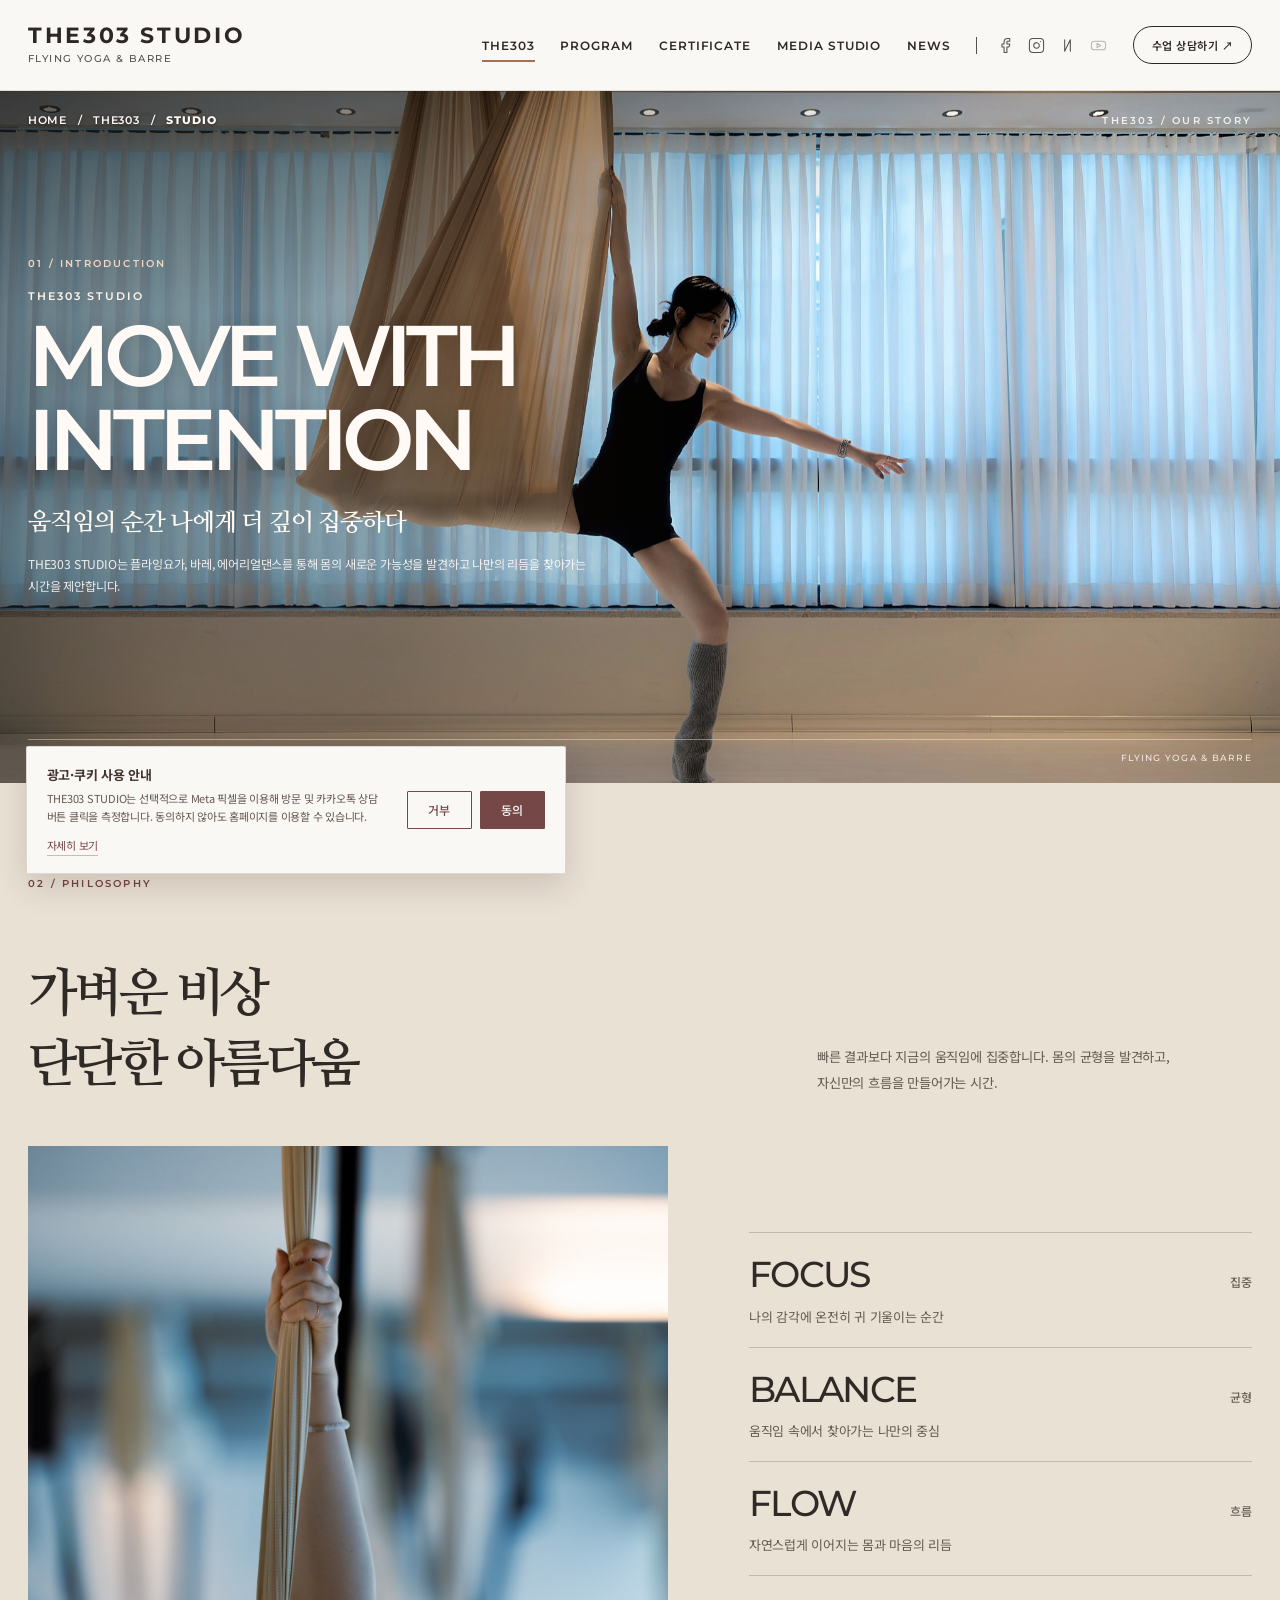
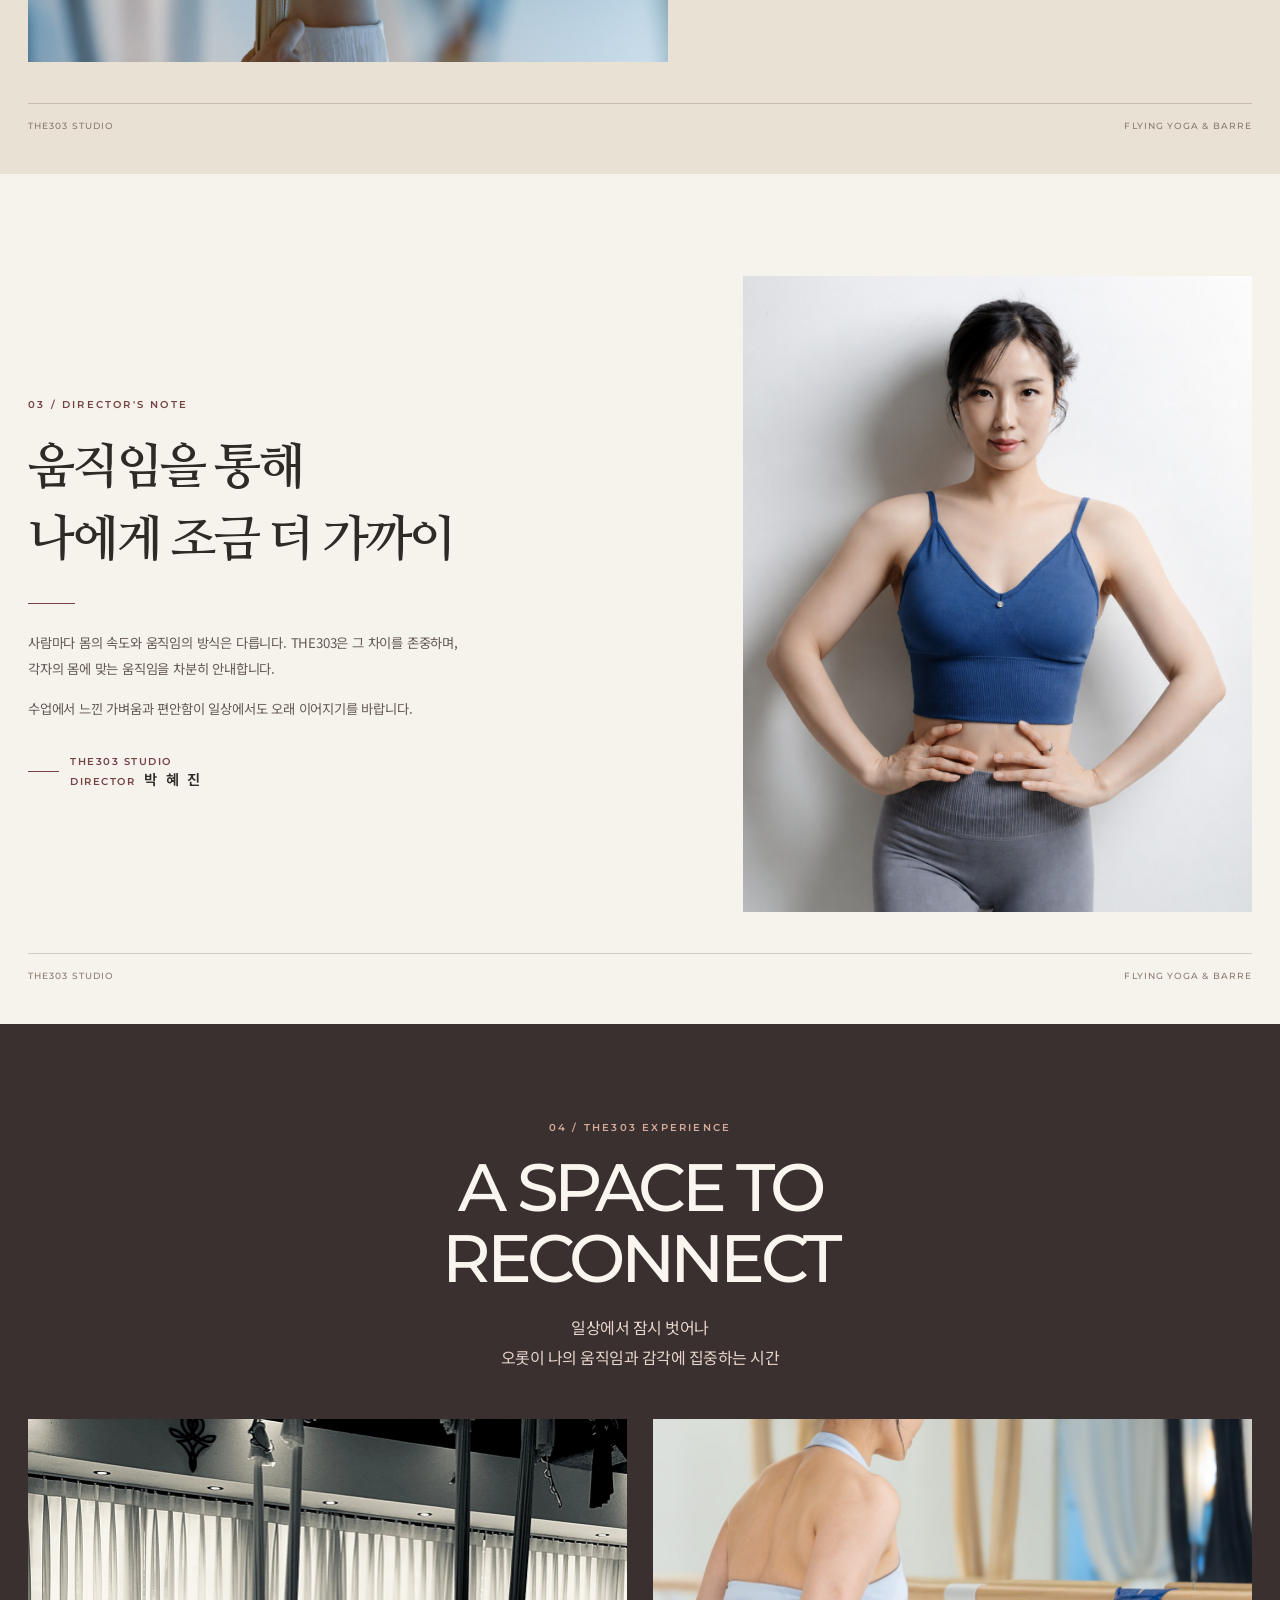
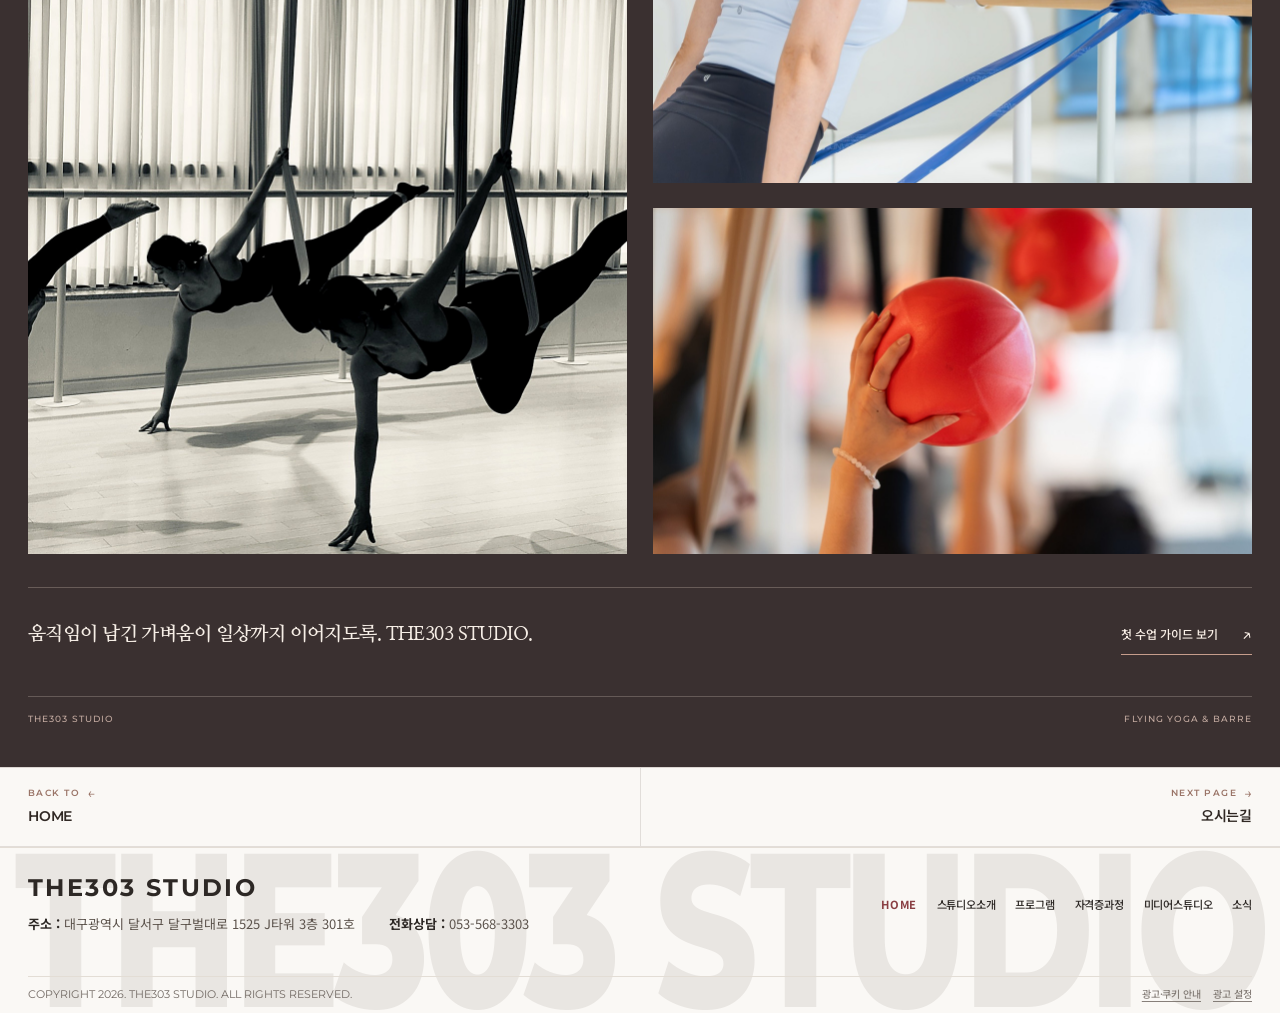
==== commit 36870478: "V64 - Final website and Meta Pixel integration" ====
--- a/about-studio.html
+++ b/about-studio.html
@@ -1,9 +1,21 @@
 <!doctype html><html lang="ko"><head><meta charset="utf-8"><meta name="viewport" content="width=device-width,initial-scale=1"><meta name="theme-color" content="#FAF8F5">
-<title>스튜디오소개 | THE303 STUDIO</title><meta name="description" content="THE303 STUDIO는 플라잉요가와 바레, 에어리얼댄스를 통해 몸의 가능성을 새롭게 만나는 웰니스 공간입니다."><meta property="og:type" content="website"><meta property="og:title" content="스튜디오소개 | THE303 STUDIO"><meta property="og:description" content="THE303 STUDIO는 플라잉요가와 바레, 에어리얼댄스를 통해 몸의 가능성을 새롭게 만나는 웰니스 공간입니다."><meta property="og:image" content="./images/studio/hero-pc.jpg">
+<title>스튜디오소개 | THE303 STUDIO</title><meta name="description" content="THE303 STUDIO는 플라잉요가와 바레, 에어리얼댄스를 통해 몸의 가능성을 새롭게 만나는 웰니스 공간입니다."><meta property="og:type" content="website"><meta property="og:title" content="스튜디오소개 | THE303 STUDIO"><meta property="og:description" content="THE303 STUDIO는 플라잉요가와 바레, 에어리얼댄스를 통해 몸의 가능성을 새롭게 만나는 웰니스 공간입니다."><meta property="og:image" content="https://the303studio.kr/images/studio/hero-pc-v48.jpg">
 <link rel="preconnect" href="https://fonts.googleapis.com"><link rel="preconnect" href="https://fonts.gstatic.com" crossorigin><link href="https://fonts.googleapis.com/css2?family=DM+Sans:wght@400;500;600;700&amp;family=Noto+Sans+KR:wght@300;400;500;600;700&amp;family=Nanum+Myeongjo:wght@400;600;700&amp;family=Montserrat:wght@300;400;500;600;700;800&amp;display=swap" rel="stylesheet">
-<link rel="stylesheet" href="./css/base.css"><link rel="stylesheet" href="./css/navigation.css"><link rel="stylesheet" href="./css/responsive.css"><link rel="stylesheet" href="./css/refinements.css"><link rel="stylesheet" href="./css/pages.css"><link rel="stylesheet" href="./css/about-editorial.css"><link rel="stylesheet" href="./css/subpage-image-motion.css?v=20261030"><link rel="stylesheet" href="./css/subpage-layout-grid.css?v=20261031a"><link rel="stylesheet" href="./css/editorial-quality-final.css?v=20261031b"><link rel="stylesheet" href="./css/mobile-art-direction.css?v=20261031m1">
+<link rel="stylesheet" href="./css/base.css"><link rel="stylesheet" href="./css/navigation.css?v=20261117-v05"><link rel="stylesheet" href="./css/responsive.css"><link rel="stylesheet" href="./css/refinements.css"><link rel="stylesheet" href="./css/pages.css"><link rel="stylesheet" href="./css/about-editorial.css"><script>if(new URLSearchParams(location.search).get('editor')==='on')document.documentElement.classList.add('the303-admin-mode');</script><link rel="stylesheet" href="./css/subpage-image-motion.css?v=20261030"><link rel="stylesheet" href="./css/subpage-layout-grid.css?v=20261031a"><link rel="stylesheet" href="./css/editorial-quality-final.css?v=20261031b"><link rel="stylesheet" href="./css/mobile-art-direction.css?v=20261031m1">
 <link rel="stylesheet" href="./css/dynamic-hero-art-direction.css?v=20261031d2">
-</head><body class="the303-subpage" data-page="about-studio"><a class="skip-link" href="#mainContent">본문 바로가기</a><div class="mobile-nav-backdrop" id="navBackdrop"></div><header class="site-header" id="siteHeader">
+<link rel="stylesheet" href="./css/studio-introduction.css">  <link rel="stylesheet" href="./css/footer-motion-test.css">
+    <link rel="stylesheet" href="./css/footer-v57.css?v=20261124-v58-all-pages">
+  <link rel="canonical" href="https://the303studio.kr/about-studio.html">
+  <meta property="og:url" content="https://the303studio.kr/about-studio.html">
+  <meta property="og:site_name" content="THE303 STUDIO">
+  <meta property="og:locale" content="ko_KR">
+  <meta name="twitter:card" content="summary_large_image">
+  <link rel="icon" href="/favicon.ico" sizes="any">
+  <link rel="icon" type="image/png" sizes="32x32" href="/favicon-32x32.png">
+  <link rel="apple-touch-icon" href="/apple-touch-icon.png">
+  <link rel="stylesheet" href="./css/meta-consent-v64.css">
+  <script defer src="./js/meta-consent-v64.js"></script>
+</head><body class="the303-footer-v57 the303-subpage" data-page="about-studio"><a class="skip-link" href="#mainContent">본문 바로가기</a><div class="mobile-nav-backdrop" id="navBackdrop"></div><header class="site-header" id="siteHeader">
 <div class="container nav-wrap">
 <a aria-label="THE303 STUDIO 홈으로 이동" class="brand" href="index.html#home">
 <span class="brand-main" data-text="brandEn">THE303 STUDIO</span>
@@ -30,13 +42,14 @@
 <li><a data-text="navSub2_1" href="program-flying.html">플라잉요가</a></li>
 <li><a data-text="navSub2_2" href="program-barre.html">바레</a></li>
 <li><a data-text="navSub2_3" href="program-dance.html">에어리얼댄스</a></li>
+<li><a href="program-guide.html">첫 수업 가이드</a></li>
 </ul>
 </li>
 <li class="nav-dropdown">
 <a class="nav-link" data-text="nav3" href="index.html#ttc">CERTIFICATE</a>
 <button class="submenu-toggle" type="button"><svg class="nav-chevron" fill="none" stroke="currentColor" stroke-width="2" viewbox="0 0 24 24"><path d="m6 9 6 6 6-6"></path></svg></button>
 <ul class="dropdown-menu">
-<li><a data-text="navSub3_1" href="ttc-cert.html">플라잉지도자</a></li>
+<li><a data-text="navSub3_1" href="ttc-cert.html">자격증과정</a></li>
 <li><a data-text="navSub3_2" href="ttc-workshop.html">워크샵</a></li>
 </ul>
 </li>
@@ -69,36 +82,32 @@
 <a aria-label="Naver Blog" data-link="socialBlog" href="#" rel="noopener noreferrer" target="_blank"><svg viewbox="0 0 24 24"><polyline points="8 4 8 20 16 4 16 20"></polyline></svg></a>
 <a aria-label="YouTube" data-link="socialYt" href="#" rel="noopener noreferrer" target="_blank"><svg viewbox="0 0 24 24"><rect height="12" rx="4" ry="4" width="20" x="2" y="6"></rect><polygon points="10 9 15 12 10 15 10 9"></polygon></svg></a>
 </div>
-<a class="nav-cta" data-link="booking" data-text="navCta" href="contact.html">수업 상담하기 ↗</a>
+<a class="nav-cta" data-link="booking" data-text="navCta" href="https://pf.kakao.com/_xdERxlxj" target="_blank" rel="noopener noreferrer">수업 상담하기 ↗</a>
 </nav>
 </div>
 </header>
  <main id="mainContent" class="ae-main">
   <!-- INTRODUCTION: editorial identity, not a second homepage slider -->
-  <section class="ae-intro" aria-labelledby="aeIntroTitle">
-    <div class="container ae-intro-top">
-      <nav class="ae-breadcrumb" aria-label="현재 위치"><a href="index.html">HOME</a><span aria-hidden="true">/</span><a href="index.html#philosophy">THE303</a><span aria-hidden="true">/</span><span class="ae-breadcrumb-current" aria-current="page">STUDIO</span></nav>
-      <span class="ae-overline" data-edit="kicker">THE303 / OUR STORY</span>
-    </div>
-    <div class="container ae-intro-grid">
-      <div class="ae-intro-copy">
-        <div class="ae-intro-rule" aria-hidden="true"></div>
+  <section class="ae-intro ae-v19-intro" aria-labelledby="aeIntroTitle">
+    <figure class="ae-v19-hero-photo photo-frame" aria-label="THE303 STUDIO 플라잉요가 움직임을 담은 스튜디오 사진">
+      <div class="photo-fallback" aria-hidden="true"><i></i><i></i></div>
+      <img src="./images/studio/hero-pc-v48.jpg" data-legacy-src="./images/studio/hero.jpg" data-edit-image="hero_photo" data-image-mobile="./images/studio/hero-mo-v48.jpg" data-edit-image-mobile="hero_photo_mobile" alt="베이지색 해먹에 몸을 기대고 창가에서 팔을 뻗은 플라잉요가 동작" fetchpriority="high" decoding="async" width="2047" height="1198">
+    </figure>
+    <div class="ae-v19-photo-shade" aria-hidden="true"></div>
+    <div class="container ae-v19-intro-content">
+      <div class="ae-v19-intro-top">
+        <nav class="ae-breadcrumb" aria-label="현재 위치"><a href="index.html">HOME</a><span aria-hidden="true">/</span><a href="index.html#philosophy">THE303</a><span aria-hidden="true">/</span><span class="ae-breadcrumb-current" aria-current="page">STUDIO</span></nav>
+        <span class="ae-overline" data-edit="kicker">THE303 / OUR STORY</span>
+      </div>
+      <div class="ae-v19-intro-message">
+        <span class="ae-small-index">01 / <span data-edit="intro_heading">INTRODUCTION</span></span>
         <p class="ae-brand-heading" data-edit="hero_title">THE303 STUDIO</p>
         <h1 class="ae-display" id="aeIntroTitle" data-edit="hero_lead">MOVE WITH INTENTION</h1>
-        <div class="ae-intro-support">
-          <span class="ae-small-index">01 / INTRODUCTION</span>
-          <div class="ae-intro-body">
-            <p class="ae-korean-lead" data-edit="hero_desc">움직임의 순간 나에게 더 깊이 집중하다</p>
-            <p class="ae-body" data-edit="intro_detail">THE303 STUDIO는 플라잉요가, 바레, 에어리얼댄스를 통해 몸의 새로운 가능성을 발견하고 나만의 리듬을 찾아가는 시간을 제안합니다.</p>
-          </div>
-        </div>
-      </div>
-      <figure class="ae-intro-visual photo-frame" aria-label="스튜디오 대표 이미지">
-        <div class="photo-fallback" aria-hidden="true"><i></i><i></i></div>
-        <img src="./images/studio/hero-pc.jpg" data-legacy-src="./images/studio/hero.jpg" data-edit-image="hero_photo" data-image-mobile="./images/studio/hero-mo-refined.jpg" data-edit-image-mobile="hero_photo_mobile" alt="THE303 STUDIO의 움직임과 분위기를 담은 대표 사진" fetchpriority="high" decoding="async" width="1600" height="2000">
-      </figure>
-    </div>
-    <div class="container ae-intro-bottom ae-section-signature" aria-hidden="true"><span>THE303 STUDIO</span><span>FLYING YOGA &amp; BARRE</span></div>
+        <p class="ae-korean-lead" data-edit="hero_desc">움직임의 순간 나에게 더 깊이 집중하다</p>
+        <p class="ae-body" data-edit="intro_detail">THE303 STUDIO는 플라잉요가, 바레, 에어리얼댄스를 통해 몸의 새로운 가능성을 발견하고 나만의 리듬을 찾아가는 시간을 제안합니다.</p>
+      </div>
+      <div class="ae-v19-intro-signature" aria-hidden="true"><span>THE303 STUDIO</span><span>FLYING YOGA &amp; BARRE</span></div>
+    </div>
   </section>
 
   <!-- PHILOSOPHY: editorial image, clear keywords, no overlaid captions -->
@@ -142,7 +151,7 @@
       </div>
       <figure class="ae-director-photo photo-frame">
         <div class="photo-fallback" aria-hidden="true"><i></i><i></i></div>
-        <img src="./images/studio/director.jpg" data-legacy-src="./images/studio/director.jpg" data-edit-image="director_photo" alt="THE303 STUDIO 원장 프로필 사진" loading="lazy" decoding="async" width="1200" height="1600">
+        <img src="./images/studio/director-v62.jpg" data-legacy-src="./images/studio/director.jpg" data-edit-image="director_photo" alt="THE303 STUDIO 원장 프로필 사진" loading="lazy" decoding="async" width="1200" height="1600">
       </figure>
     </div>
     <div class="container ae-section-signature" aria-hidden="true"><span>THE303 STUDIO</span><span>FLYING YOGA &amp; BARRE</span></div>
@@ -178,7 +187,7 @@
       </div>
       <div class="ae-experience-outro">
         <p data-edit="experience_outro">움직임이 남긴 가벼움이 일상까지 이어지도록. THE303 STUDIO.</p>
-        <a href="contact.html" class="ae-text-link">방문 및 상담 안내 <span aria-hidden="true">↗</span></a>
+        <a href="program-guide.html" class="ae-text-link">첫 수업 가이드 보기 <span aria-hidden="true">↗</span></a>
       </div>
     </div>
     <div class="container ae-section-signature" aria-hidden="true"><span>THE303 STUDIO</span><span>FLYING YOGA &amp; BARRE</span></div>
@@ -216,13 +225,14 @@
                 <a href="index.html#news">소식</a>
             </nav>
         </div>
-        <div class="footer-bottom reveal delay-1">
+        <div class="footer-bottom">
             <div>COPYRIGHT <span id="currentYear"></span>. <span data-text="brandEn">THE303 STUDIO</span>. ALL RIGHTS RESERVED.</div>
         </div>
     </div>
+    <div class="footer-wordmark" aria-hidden="true"><span class="footer-wordmark-name" data-wordmark="THE303 STUDIO">THE303 STUDIO</span></div>
   </footer><div class="mobile-bottom-bar">
     <a class="mobile-call" href="tel:053-568-3303" data-phone-link>전화 상담</a>
-    <a class="mobile-book" href="contact.html" data-link="booking">
+    <a class="mobile-book" href="https://pf.kakao.com/_xdERxlxj" data-link="booking" target="_blank" rel="noopener noreferrer">
       <div style="display:flex; align-items:center; gap:8px; justify-content:center;">
         <svg class="icon-kakao-outline" viewBox="0 0 24 24" width="18" height="18" fill="none" stroke="currentColor" stroke-width="1.5"><path d="M12 4c5.5 0 10 3.58 10 8s-4.48 8-10 8c-1.2 0-2.36-.18-3.44-.5L4 21l1.5-3.66C4.05 15.65 3 13.93 3 12c0-4.42 4.48-8 9-8z"/></svg>
         <span data-text="navCta">수업 상담하기</span>
@@ -231,4 +241,11 @@
   </div><button class="to-top" id="toTop" type="button" aria-label="페이지 맨 위로 이동">
     <svg viewBox="0 0 24 24"><path d="M12 19V5M5 12l7-7 7 7"/></svg>
   </button>
- <script src="./js/common.js" defer></script><script src="./js/responsive-images.js?v=20261028" defer></script><script src="./js/pages-public.js" defer></script></body></html>+ <button class="page-editor-toggle" id="pageEditorToggle" type="button" aria-controls="pageEditor">✎ 스튜디오소개 편집</button>
+ <aside class="page-editor" id="pageEditor" role="dialog" aria-modal="true" aria-label="스튜디오소개 페이지 편집" aria-hidden="true"><div class="page-editor-heading"><strong>스튜디오소개 페이지 편집</strong><button type="button" id="pageEditorClose" aria-label="편집기 닫기">✕</button></div>
+ <p class="page-editor-intro">수정한 문구·이미지 경로는 현재 브라우저에만 저장됩니다. 방문자 전체에 배포하려면 웹사이트 파일에 반영해야 합니다.</p>
+ <div id="pageEditorFields"></div><div id="pageEditorNotice" role="status"></div><div class="page-editor-actions"><button type="button" id="pageEditorExport">설정 복사</button><button type="button" id="pageEditorReset">초기화</button><button type="button" id="pageEditorSave">변경 저장</button></div></aside>
+ <script src="./js/common.js" defer></script><script src="./js/responsive-images.js?v=20261028" defer></script><script src="./js/pages.js?v=20261122-v33-booking" defer></script>
+  <script defer src="./js/footer-motion-test.js"></script>
+  <script defer src="./js/footer-v57.js?v=20261124-v58-all-pages"></script>
+</body></html>
--- a/css/navigation.css
+++ b/css/navigation.css
@@ -19,6 +19,11 @@
     
     .dropdown-menu { position: absolute; left: 50%; top: calc(100% + 5px); min-width: 180px; padding: 12px 0; list-style: none; background: #fff; color: var(--ink); border: 1px solid var(--line); box-shadow: 0 18px 40px rgba(0,0,0,0.08); opacity: 0; visibility: hidden; transform: translate(-50%, 8px); transition: all .3s ease; border-radius: 4px;}
     .dropdown-menu a { display: block; padding: 12px 22px; font-size: 13px; font-weight: 400; color: var(--ink-soft);}
+    /* PC 드롭다운의 텍스트만 중앙 정렬. 모바일 메뉴와 박스 폭/중심 위치는 기존 설정 유지. */
+    @media (min-width: 1025px) {
+      .nav-panel .dropdown-menu > li > a { text-align: center; }
+    }
+
     .dropdown-menu a:hover { background: var(--bg-alt); color: var(--brick-wine); }
     .nav-dropdown:hover .dropdown-menu, .nav-dropdown:focus-within .dropdown-menu { opacity: 1; visibility: visible; transform: translate(-50%, 0); z-index: 100;}
     
@@ -62,3 +67,43 @@
     .mobile-nav-backdrop { display: none; position: fixed; inset: 0; top: 0; background: rgba(45,40,37,0.6); z-index: 998; opacity: 0; transition: opacity 0.4s ease; backdrop-filter: blur(4px);}
     
 
+
+/* V05 · PC dropdown: clearer photo-through transparency.
+   Only desktop dropdown appearance changes; mobile navigation unchanged. */
+@media (min-width: 1025px) {
+  .nav-panel .dropdown-menu {
+    min-width: 152px;
+    padding: 4px 0;
+    border-radius: 3px;
+    border-color: rgba(104, 88, 75, .09);
+    background: rgba(247, 244, 239, .30);
+    backdrop-filter: blur(2px) brightness(1.3);
+    -webkit-backdrop-filter: blur(2px) brightness(1.3);
+    box-shadow: 0 8px 20px rgba(35, 29, 26, .045);
+  }
+  .nav-panel .dropdown-menu > li > a {
+    padding: 7px 10px;
+    line-height: 1.40;
+    font-weight: 600;
+    text-align: center;
+    color: #211b18;
+  }
+  .site-header:not(.scrolled) .nav-panel .dropdown-menu {
+    background: rgba(247, 244, 239, .30);
+    border-color: rgba(104, 88, 75, .09);
+    box-shadow: 0 8px 20px rgba(35, 29, 26, .045);
+  }
+  .site-header:not(.scrolled) .nav-panel .dropdown-menu > li > a {
+    color: #211b18;
+  }
+  .site-header.scrolled .nav-panel .dropdown-menu {
+    background: rgba(250, 248, 245, .38);
+  }
+  .nav-panel .dropdown-menu > li > a:hover,
+  .nav-panel .dropdown-menu > li > a:focus-visible,
+  .site-header:not(.scrolled) .nav-panel .dropdown-menu > li > a:hover,
+  .site-header:not(.scrolled) .nav-panel .dropdown-menu > li > a:focus-visible {
+    background: rgba(107, 75, 62, .065);
+    color: var(--brick-wine);
+  }
+}
--- a/css/pages.css
+++ b/css/pages.css
@@ -125,3 +125,30 @@
 }
 @media(max-width:400px){.page-hero-media{margin:0 -18px}.page-hero-title{font-size:33px}.page-hero-noimage{padding:18px}.gallery-photo{min-height:140px}}
 @media(prefers-reduced-motion:reduce){.page-editor,.link-card{transition:none}}
+
+
+/* V31 · Deliberate subpage editorial reveal.
+   Keep typography, image crops, card hover transforms and footer unchanged. */
+body.the303-subpage.the303-reveal-active .the303-reveal-item {
+  opacity: 0;
+  translate: 0 26px;
+  transition-property: opacity, translate;
+  transition-duration: .9s;
+  transition-timing-function: cubic-bezier(.22, 1, .36, 1);
+  transition-delay: var(--the303-reveal-delay, 0ms);
+}
+body.the303-subpage.the303-reveal-active .the303-reveal-item.the303-reveal-card {
+  transition-duration: 1s;
+}
+body.the303-subpage.the303-reveal-active .the303-reveal-item.is-visible {
+  opacity: 1;
+  translate: 0 0;
+}
+@media (prefers-reduced-motion: reduce) {
+  body.the303-subpage.the303-reveal-active .the303-reveal-item,
+  body.the303-subpage.the303-reveal-active .the303-reveal-item.is-visible {
+    opacity: 1 !important;
+    translate: none !important;
+    transition: none !important;
+  }
+}
--- a/css/studio-introduction.css
+++ b/css/studio-introduction.css
@@ -0,0 +1,137 @@
+/* THE303 STUDIO / V19 INTRODUCTION PHOTO-LED EDITORIAL STUDY
+   Scoped to about-studio INTRODUCTION. Other sections and editor JS unchanged.
+   Gallery 07 high-res original is copied, not altered or AI-generated.
+*/
+body[data-page="about-studio"] .ae-intro.ae-v19-intro{
+  position:relative;
+  padding:0;
+  min-height:clamp(570px,77svh,770px);
+  display:block;
+  isolation:isolate;
+  overflow:hidden;
+  background:#a78d76;
+}
+body[data-page="about-studio"] .ae-v19-hero-photo{
+  position:absolute;inset:0;z-index:0;
+  width:100%;height:100%;aspect-ratio:auto;max-height:none;
+  background:#98836d;
+}
+body[data-page="about-studio"] .ae-v19-hero-photo img{
+  display:block;width:100%;height:100%;object-fit:cover;
+  object-position: 54% 51%;transform:scale(1.005);
+  animation:ae-v19-hero-settle 16s ease-out both;
+}
+body[data-page="about-studio"] .ae-v19-hero-photo:hover img{transform:none}
+@keyframes ae-v19-hero-settle{from{transform:scale(1.035)}to{transform:scale(1.005)}}
+body[data-page="about-studio"] .ae-v19-photo-shade{
+  position:absolute;inset:0;z-index:1;pointer-events:none;
+  background:linear-gradient(90deg,rgba(35,27,22,.53) 0%,rgba(35,27,22,.34) 29%,transparent 60%),
+             linear-gradient(0deg,rgba(35,27,22,.16) 0%,transparent 32%);
+}
+body[data-page="about-studio"] .ae-v19-intro-content{
+  position:relative;z-index:2;
+  display:flex;flex-direction:column;justify-content:space-between;
+  min-height:clamp(570px,77svh,770px);padding-top:23px;padding-bottom:19px;
+}
+body[data-page="about-studio"] .ae-v19-intro-top,
+body[data-page="about-studio"] .ae-v19-intro-signature{display:flex;align-items:center;justify-content:space-between;gap:18px}
+body[data-page="about-studio"] .ae-v19-intro-top .ae-breadcrumb,
+body[data-page="about-studio"] .ae-v19-intro-top .ae-breadcrumb-current,
+body[data-page="about-studio"] .ae-v19-intro-top .ae-overline{color:rgba(255,250,246,.88)}
+body[data-page="about-studio"] .ae-v19-intro-top .ae-breadcrumb a:hover{color:white}
+body[data-page="about-studio"] .ae-v19-intro-message{
+  max-width:min(830px,72%);padding:0 0 14px;
+  color:#f9f6f2;
+}
+body[data-page="about-studio"] .ae-v19-intro-message .ae-small-index{
+  display:block;margin-bottom:18px;padding:0;
+  font:600 10px/1.5 'Montserrat',sans-serif;
+  letter-spacing:.22em;color:#f3d6c2;
+}
+body[data-page="about-studio"] .ae-v19-intro-message .ae-brand-heading{
+  margin:0 0 9px;color:#fff6ec;font:600 11px/1.45 'Montserrat',sans-serif;letter-spacing:.18em;
+}
+body[data-page="about-studio"] .ae-v19-intro-message .ae-display{
+  max-width:800px;margin:0 0 24px;color:#fffaf5;
+  font:600 clamp(51px,6.7vw,96px)/.98 'Montserrat',sans-serif;
+  letter-spacing:-.07em;overflow-wrap:normal;text-wrap:balance;
+  text-shadow:0 2px 18px rgba(23,21,18,.14);
+}
+body[data-page="about-studio"] .ae-v19-intro-message .ae-korean-lead{
+  color:#fff9f2;font:600 clamp(18px,1.9vw,25px)/1.47 'Nanum Myeongjo',serif;
+  letter-spacing:-.05em;margin:0 0 11px;max-width:630px;
+}
+body[data-page="about-studio"] .ae-v19-intro-message .ae-body{
+  max-width:560px;color:rgba(255,250,246,.9);
+  font:400 clamp(12px,.95vw,14px)/1.85 'Noto Sans KR',sans-serif;
+  letter-spacing:-.015em;
+}
+body[data-page="about-studio"] .ae-v19-intro-signature{
+  padding-top:12px;border-top:1px solid rgba(250,243,232,.42);
+  color:rgba(255,249,242,.85);font:500 9px/1.3 'Montserrat',sans-serif;
+  letter-spacing:.14em;
+}
+@media(max-width:1120px){
+ body[data-page="about-studio"] .ae-v19-intro-message{max-width:80%}
+ body[data-page="about-studio"] .ae-v19-intro-message .ae-display{font-size:clamp(54px,7.1vw,82px)}
+}
+@media(max-width:850px){
+ body[data-page="about-studio"] .ae-intro.ae-v19-intro{min-height:clamp(575px,77svh,720px);padding:0}
+ body[data-page="about-studio"] .ae-v19-intro-content{min-height:clamp(575px,77svh,720px);padding-top:18px;padding-bottom:17px}
+ body[data-page="about-studio"] .ae-v19-hero-photo img{object-position:56% 48%}
+ body[data-page="about-studio"] .ae-v19-photo-shade{
+  background:linear-gradient(0deg,rgba(25,24,22,.40) 0%,rgba(25,24,22,.52) 18%,rgba(25,24,22,.34) 37%,transparent 69%,rgba(25,24,22,.07) 100%);
+ }
+ body[data-page="about-studio"] .ae-v19-intro-top{gap:8px;flex-wrap:wrap}
+ body[data-page="about-studio"] .ae-v19-intro-top .ae-breadcrumb{font-size:9px}
+ body[data-page="about-studio"] .ae-v19-intro-top>.ae-overline{font-size:9px}
+ body[data-page="about-studio"] .ae-v19-intro-message{max-width:100%;padding-bottom:17px}
+ body[data-page="about-studio"] .ae-v19-intro-message .ae-small-index{margin-bottom:13px}
+ body[data-page="about-studio"] .ae-v19-intro-message .ae-brand-heading{font-size:10px}
+ body[data-page="about-studio"] .ae-v19-intro-message .ae-display{font-size:clamp(40px,8.9vw,65px);margin-bottom:18px;letter-spacing:-.065em;max-width:680px}
+ body[data-page="about-studio"] .ae-v19-intro-message .ae-korean-lead{font-size:clamp(17px,3.7vw,24px);max-width:510px}
+ body[data-page="about-studio"] .ae-v19-intro-message .ae-body{font-size:12px;max-width:550px;line-height:1.7}
+ body[data-page="about-studio"] .ae-v19-intro-signature{font-size:8px;letter-spacing:.07em;flex-wrap:wrap}
+}
+@media(max-width:480px){
+ body[data-page="about-studio"] .ae-intro.ae-v19-intro{min-height:clamp(570px,74svh,680px)}
+ body[data-page="about-studio"] .ae-v19-intro-content{min-height:clamp(570px,74svh,680px)}
+ body[data-page="about-studio"] .ae-v19-hero-photo img{object-position:55% 47%}
+ body[data-page="about-studio"] .ae-v19-intro-message .ae-display{font-size:clamp(39px,11.3vw,54px);line-height:1.05;margin-bottom:16px;letter-spacing:-.071em}
+ body[data-page="about-studio"] .ae-v19-intro-message .ae-korean-lead{font-size:18px;line-height:1.48}
+ body[data-page="about-studio"] .ae-v19-intro-message .ae-body{font-size:11.5px;max-width:330px}
+ body[data-page="about-studio"] .ae-v19-intro-top .ae-breadcrumb{gap:8px;font-size:8px}
+ body[data-page="about-studio"] .ae-v19-intro-top .ae-overline{font-size:8px;letter-spacing:.07em}
+}
+@media(prefers-reduced-motion:reduce){body[data-page="about-studio"] .ae-v19-hero-photo img{animation:none!important;transform:none!important;transition:none!important}}
+/* Mobile editorial refinement: keep face and upper body separate from primary headline. */
+@media (max-width:480px){
+ body[data-page="about-studio"] .ae-v19-intro-content{justify-content:flex-start}
+ body[data-page="about-studio"] .ae-v19-intro-message{margin-top:auto;margin-bottom:19px;padding-bottom:0}
+ body[data-page="about-studio"] .ae-v19-hero-photo img{object-position:43% 47%}
+ body[data-page="about-studio"] .ae-v19-intro-message .ae-display{font-size:clamp(35px,9.8vw,47px);max-width:320px}
+ body[data-page="about-studio"] .ae-v19-intro-message .ae-body{font-size:11px;line-height:1.66}
+}
+@media (max-width:850px){body[data-page="about-studio"] .ae-v19-hero-photo img{object-position:50% 50%}}
+body[data-page="about-studio"] .ae-v19-intro-message .ae-display{max-width:10.5ch} @media(max-width:850px){body[data-page="about-studio"] .ae-v19-intro-message{margin-top:auto;margin-bottom:18px}}
+
+body[data-page="about-studio"] .ae-v19-intro-top .ae-breadcrumb {
+  background: transparent;
+  padding: 0;
+  text-shadow: 0 1px 3px rgba(29, 23, 19, .70);
+  font-size: 10px;
+}
+body[data-page="about-studio"] .ae-v19-intro-top .ae-breadcrumb > :is(a, span) {
+  color: #fffaf5 !important;
+  opacity: 1;
+}
+body[data-page="about-studio"] .ae-v19-intro-top .ae-breadcrumb a:is(:hover, :focus-visible) {
+  text-decoration: underline;
+}
+
+body[data-page="about-studio"] .ae-v19-photo-shade::before {
+  content: "";
+  position: absolute;
+  inset: 0;
+  background: radial-gradient(ellipse 85% 32% at 0 0, rgba(30,24,20,.43), transparent);
+}
--- a/css/footer-motion-test.css
+++ b/css/footer-motion-test.css
@@ -0,0 +1,47 @@
+body.the303-subpage main:has(+ footer.site-footer) { padding-bottom:0; }
+body:is(.the303-motion-test,.the303-subpage) footer.site-footer {
+  position:relative; isolation:isolate; overflow:hidden;
+  padding-block:clamp(16px,2vw,32px) 12px;
+}
+body:is(.the303-motion-test,.the303-subpage) .site-footer > .container { position:relative; z-index:2; }
+body:is(.the303-motion-test,.the303-subpage) .site-footer .footer-bottom { padding-top:10px; }
+body:is(.the303-motion-test,.the303-subpage) .footer-wordmark {
+  position:absolute; inset:0; z-index:1; pointer-events:none;
+  display:grid; place-items:start center; grid-template-columns:minmax(0,1fr); padding-inline:clamp(9px,.65vw,18px);
+  font:800 var(--word-size,10vw)/1 Montserrat,Arial,sans-serif;
+  letter-spacing:-.036em; color:rgba(68,54,46,.09);
+}
+body:is(.the303-motion-test,.the303-subpage) .footer-wordmark-name { position:relative; display:block; width:max-content; transform-origin:top center; translate:0 var(--ink-top,0px); scale:1 var(--ink-fit,1); text-align:center; white-space:nowrap; }
+@media(min-width:851px) {
+  body.the303-motion-test #news.v06-journal { padding-bottom:84px; }
+}
+@media(min-width:851px) and (hover:hover) and (pointer:fine) {
+  body:is(.the303-motion-test,.the303-subpage) footer:hover .footer-wordmark { color:rgba(68,54,46,.12); }
+}
+@media(min-width:851px) and (hover:hover) and (pointer:fine) and (prefers-reduced-motion:no-preference) {
+  body:is(.the303-motion-test,.the303-subpage) .footer-wordmark-name { transform:translateX(var(--slide,0px)); transition:transform .4s ease-out; }
+  body:is(.the303-motion-test,.the303-subpage) .footer-wordmark-name::after { content:attr(data-wordmark); position:absolute; inset:0; color:transparent; background:radial-gradient(ellipse at var(--x,50%) var(--y,50%),rgba(68,54,46,.075),transparent 55%); background-clip:text; opacity:0; transition:opacity .35s; }
+  body:is(.the303-motion-test,.the303-subpage) footer:hover .footer-wordmark-name::after { opacity:1; }
+}
+@media(max-width:850px) {
+  body:is(.the303-motion-test,.the303-subpage) .footer-wordmark { bottom:var(--clear,0px); color:rgba(68,54,46,.12); }
+  body:is(.the303-motion-test,.the303-subpage) .footer-wordmark-name span { display:block; }
+}
+
+body:is(.the303-motion-test,.the303-subpage) .footer-wordmark-name i {
+  display:inline-block; width:0; height:0; vertical-align:baseline;
+}
+@media(max-width:850px) {
+  body.the303-motion-test #news.v06-journal { padding-bottom:16px; }
+  body:is(.the303-motion-test,.the303-subpage) footer.site-footer { padding-block:10px calc(var(--clear,0px) + 6px); }
+  body:is(.the303-motion-test,.the303-subpage) .site-footer .footer-top { gap:7px; margin:0 0 6px; }
+  body:is(.the303-motion-test,.the303-subpage) .site-footer .footer-brand { margin:0 0 4px; line-height:1.12; }
+  body:is(.the303-motion-test,.the303-subpage) .site-footer .footer-info-text { line-height:1.32; }
+  body:is(.the303-motion-test,.the303-subpage) .site-footer .footer-info-text > span { margin:2px 0; }
+  body:is(.the303-motion-test,.the303-subpage) .site-footer .footer-info-text span span { margin:0; }
+  body:is(.the303-motion-test,.the303-subpage) .site-footer .footer-links { margin-block:0; padding-block:0; row-gap:0; }
+  body:is(.the303-motion-test,.the303-subpage) .site-footer .footer-links a { min-height:24px; line-height:1.3; padding-block:3px; }
+  body:is(.the303-motion-test,.the303-subpage) .site-footer .footer-bottom { padding-top:5px; line-height:1.35; }
+  body:is(.the303-motion-test,.the303-subpage) .footer-wordmark { line-height:.82; }
+  body:is(.the303-motion-test,.the303-subpage) .to-top { bottom:max(12px,calc(var(--test-bar-height,0px) + 8px)); }
+}
--- a/css/footer-v57.css
+++ b/css/footer-v57.css
@@ -0,0 +1,32 @@
+/* THE303 STUDIO | V57 — V56A editorial entry + original V55 cursor interaction.
+   Only homepage footer, PC >850px, motion enabled. No layout/palette/font changes. */
+@media (min-width:851px) and (prefers-reduced-motion:no-preference) {
+  /* Entrance belongs to the wordmark's outside layer. Its existing inner
+     text layer retains V55's --slide, easing, highlight and sizing. */
+  body.the303-footer-v57 .site-footer .footer-wordmark {
+    transform:translate3d(-88px,0,0);
+    transition:transform 6.6s cubic-bezier(.23,.62,.18,1);
+    will-change:transform;
+  }
+  body.the303-footer-v57 .site-footer.v57-started .footer-wordmark {
+    transform:translate3d(0,0,0);
+  }
+  /* No cursor tracking while the intro is progressing. The original
+     0.4s cursor response is restored only after the intro settles. */
+  body.the303-footer-v57 .site-footer:not(.v57-cursor-ready) .footer-wordmark-name {
+    transform:translateX(0px) !important;
+  }
+  body.the303-footer-v57 .site-footer:not(.v57-cursor-ready) .footer-wordmark-name::after {
+    opacity:0 !important;
+  }
+  body.the303-footer-v57 .site-footer:not(.v57-cursor-ready):hover .footer-wordmark {
+    color:rgba(68,54,46,.09);
+  }
+}
+@media (max-width:850px), (prefers-reduced-motion:reduce) {
+  body.the303-footer-v57 .site-footer .footer-wordmark {
+    transform:none !important;
+    transition:none !important;
+    will-change:auto;
+  }
+}
--- a/css/meta-consent-v64.css
+++ b/css/meta-consent-v64.css
@@ -0,0 +1,16 @@
+/* V64 / THE303 Meta consent controls. Independent from existing homepage styles. */
+.the303-meta-consent,.the303-meta-consent *,.the303-meta-footer,.the303-meta-footer *{box-sizing:border-box}
+.the303-meta-consent{position:fixed;z-index:2200;left:clamp(12px,2vw,32px);bottom:clamp(12px,2vw,32px);width:min(540px,calc(100% - 24px));display:flex;align-items:center;gap:18px;padding:18px 20px;border:1px solid rgba(102,78,64,.19);border-radius:2px;background:#faf8f5;color:#3d332e;box-shadow:0 12px 32px rgba(48,32,25,.16);font-family:'Noto Sans KR',sans-serif;letter-spacing:-.015em}
+.the303-meta-consent-copy{min-width:0;flex:1}
+.the303-meta-consent-copy strong{display:block;font-size:13px;font-weight:700;line-height:1.5;color:#44362e}
+.the303-meta-consent-copy p{font-size:11px;line-height:1.65;margin:5px 0 6px;color:#66574f;word-break:keep-all}
+.the303-meta-consent-copy a{font-size:11px;color:#754747;border-bottom:1px solid rgba(117,71,71,.35);padding-bottom:2px;text-decoration:none}
+.the303-meta-consent-actions{display:flex;align-items:center;gap:8px;flex:0 0 auto}
+.the303-meta-consent-actions button{appearance:none;min-width:65px;min-height:38px;padding:8px 11px;border:1px solid #754747;font:500 12px/1.35 'Noto Sans KR',sans-serif;cursor:pointer;border-radius:1px}
+.the303-meta-reject{background:#faf8f5;color:#754747}
+.the303-meta-accept{background:#754747;color:#faf8f5}
+.the303-meta-consent button:focus-visible,.the303-meta-footer :focus-visible{outline:2px solid #a56d61;outline-offset:3px}
+.the303-meta-footer{display:inline-flex;align-items:center;gap:12px;font:500 10px/1.4 'Noto Sans KR',sans-serif;letter-spacing:-.01em}
+.the303-meta-footer a,.the303-meta-footer button{color:inherit!important;font:inherit;text-decoration:underline;text-underline-offset:3px;opacity:.85;cursor:pointer;background:transparent;border:0;padding:0;white-space:nowrap}
+@media(max-width:850px){.the303-meta-consent{bottom:calc(72px + env(safe-area-inset-bottom,0px));left:12px;width:calc(100% - 24px);padding:16px;gap:12px;flex-direction:column;align-items:stretch}.the303-meta-consent-actions{justify-content:flex-end}.the303-meta-consent-actions button{min-width:92px;min-height:40px}.the303-meta-footer{gap:12px}}
+@media(max-width:350px){.the303-meta-consent{padding:13px}.the303-meta-consent-copy p{font-size:10.5px}}
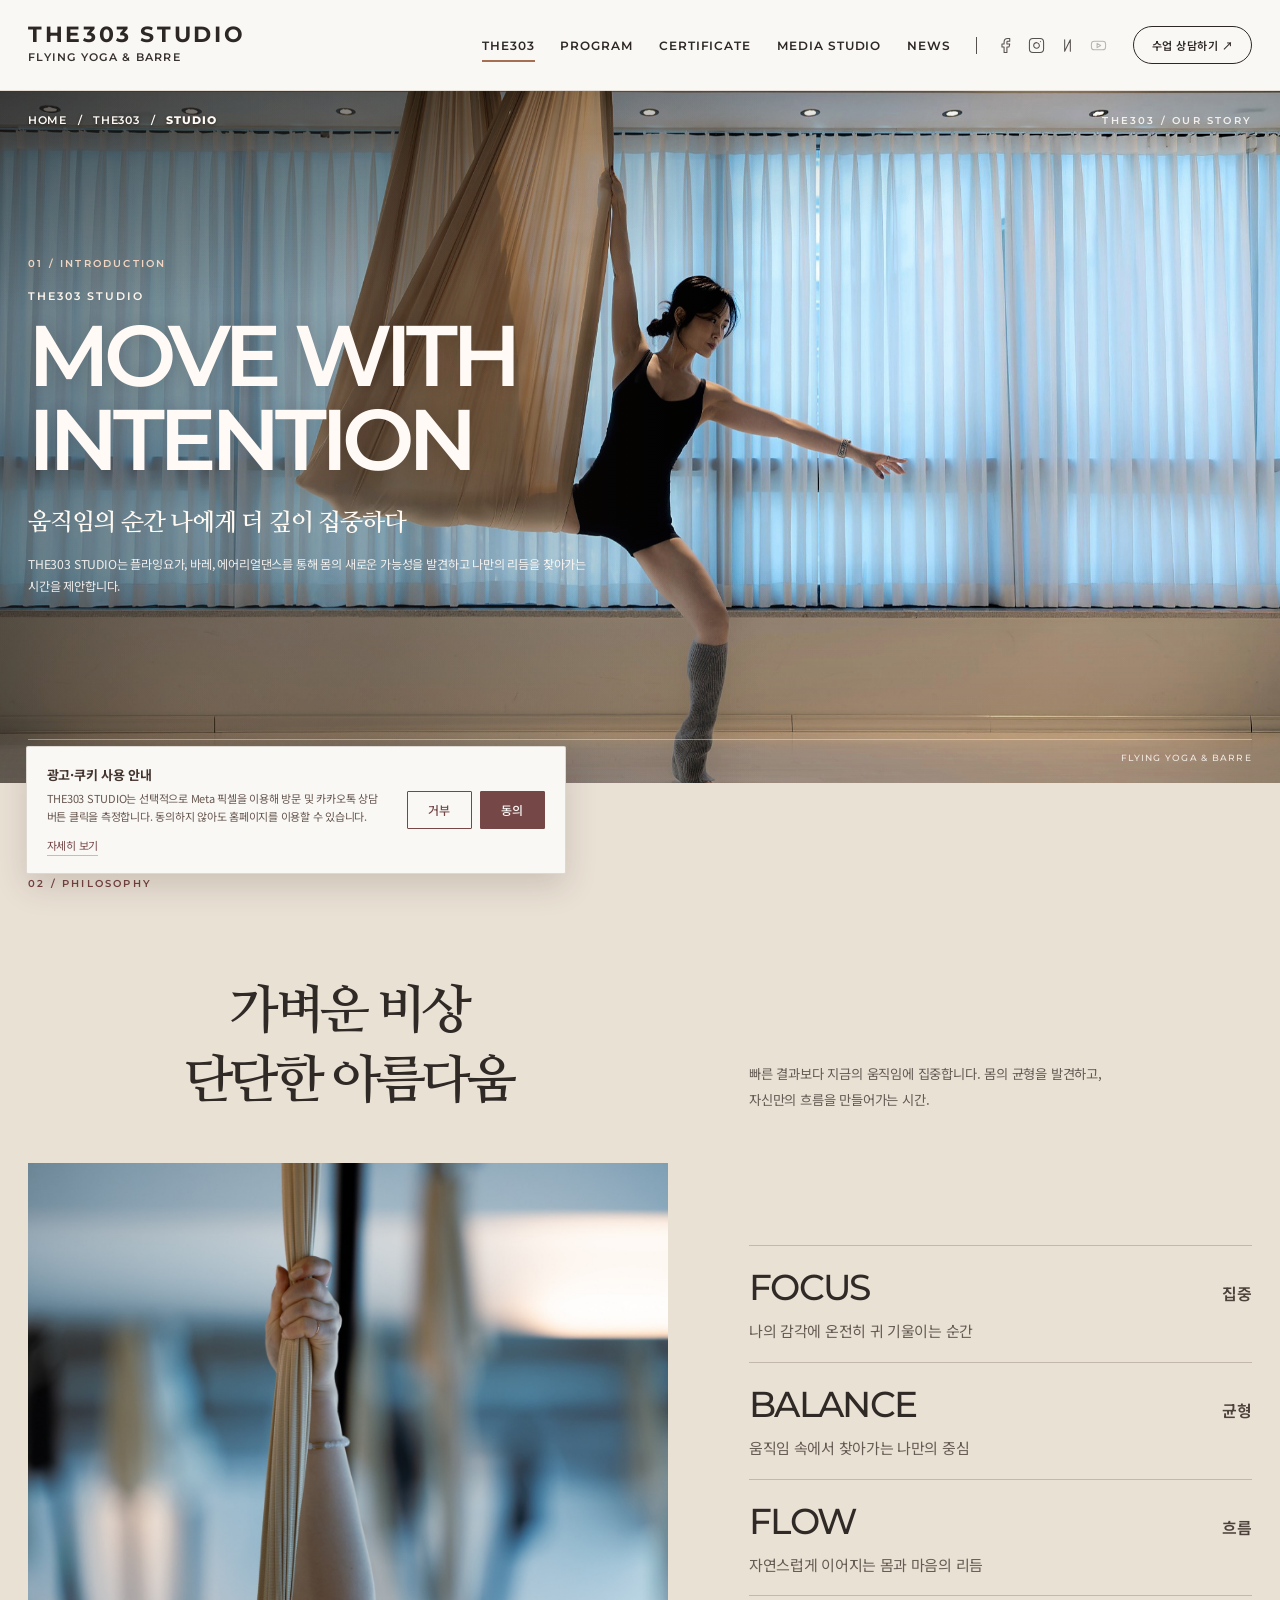
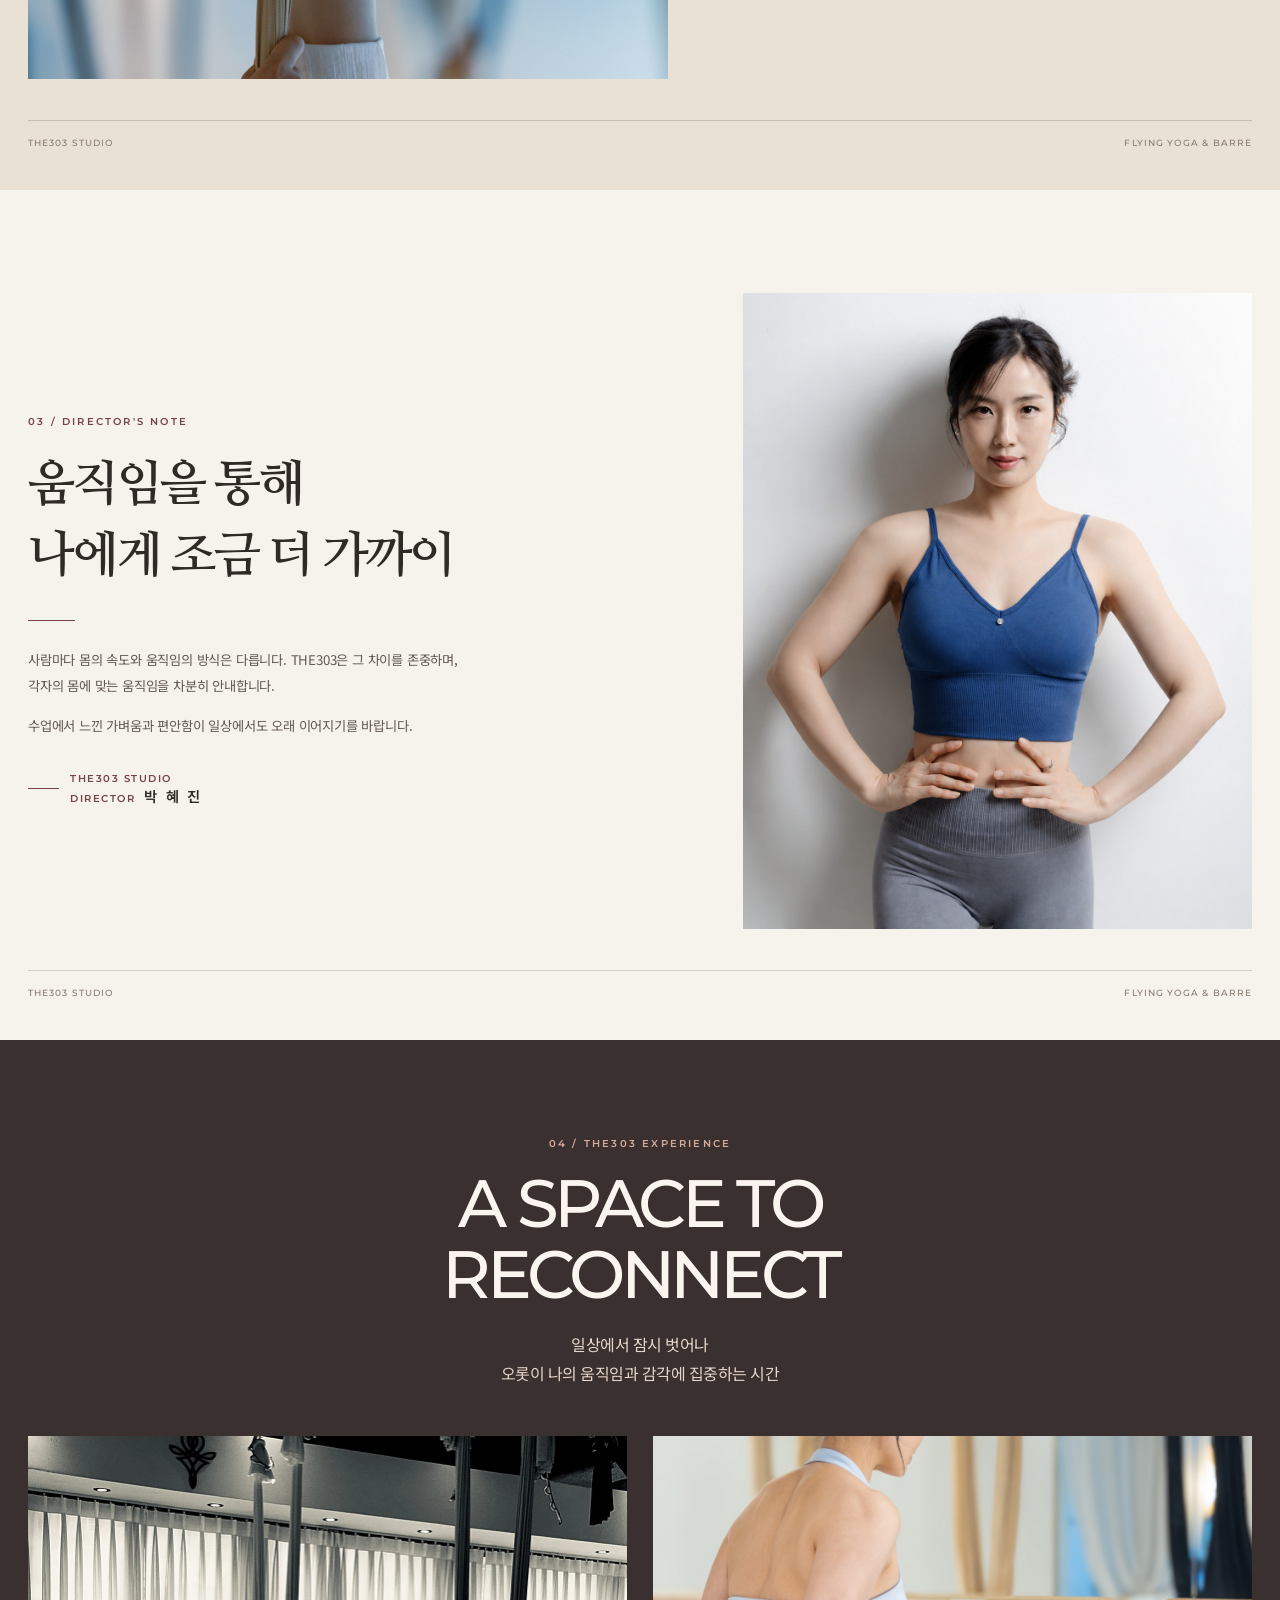
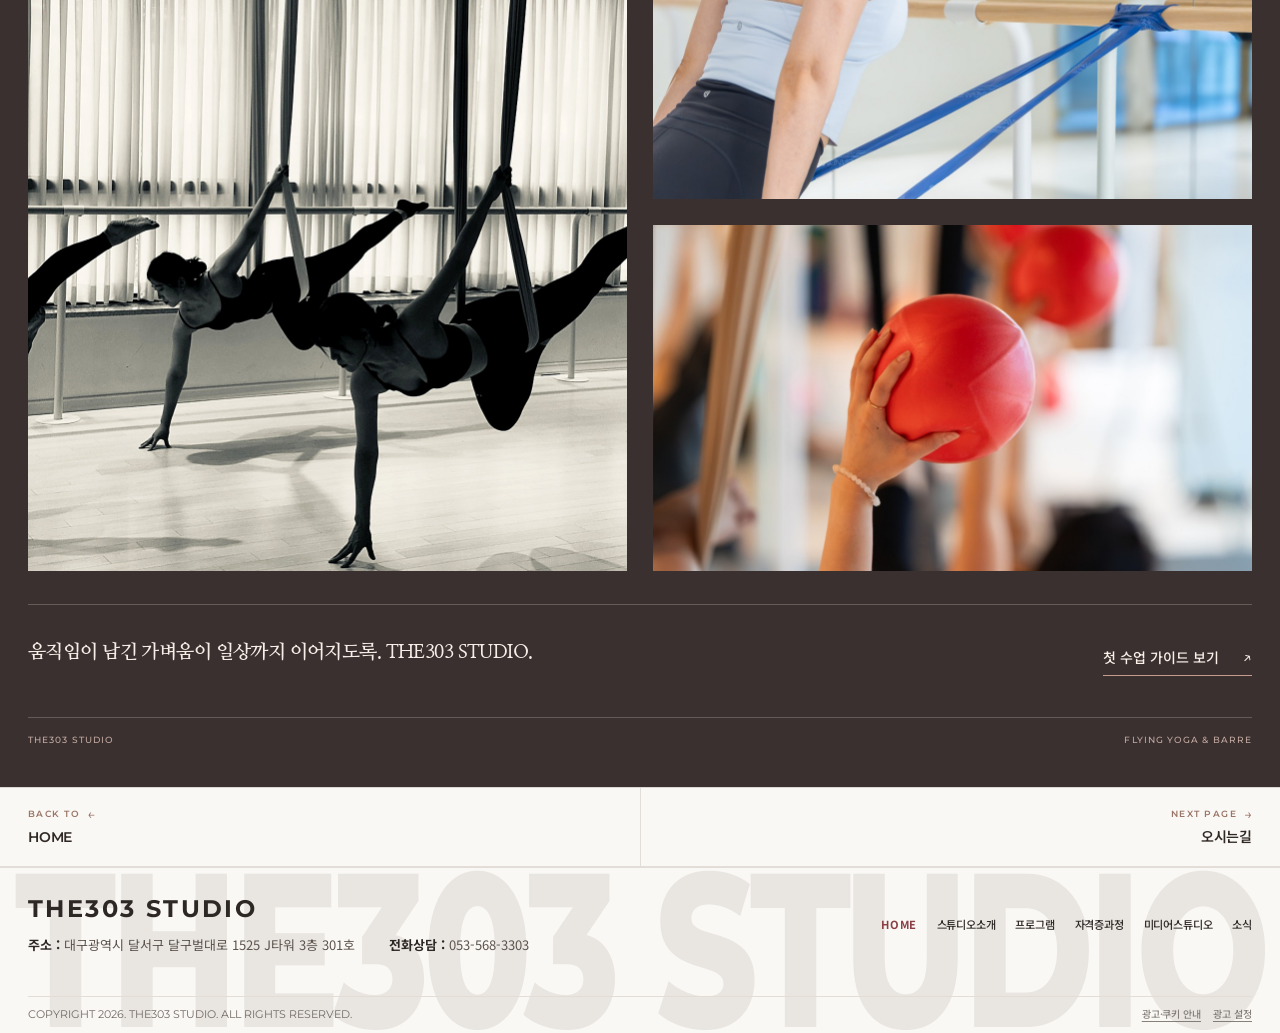
==== commit ac66fb2d: "V66-01 - Final Design, SEO and AI Search Optimization Final UI/UX and typography refinements  Mobile" ====
--- a/about-studio.html
+++ b/about-studio.html
@@ -1,5 +1,5 @@
 <!doctype html><html lang="ko"><head><meta charset="utf-8"><meta name="viewport" content="width=device-width,initial-scale=1"><meta name="theme-color" content="#FAF8F5">
-<title>스튜디오소개 | THE303 STUDIO</title><meta name="description" content="THE303 STUDIO는 플라잉요가와 바레, 에어리얼댄스를 통해 몸의 가능성을 새롭게 만나는 웰니스 공간입니다."><meta property="og:type" content="website"><meta property="og:title" content="스튜디오소개 | THE303 STUDIO"><meta property="og:description" content="THE303 STUDIO는 플라잉요가와 바레, 에어리얼댄스를 통해 몸의 가능성을 새롭게 만나는 웰니스 공간입니다."><meta property="og:image" content="https://the303studio.kr/images/studio/hero-pc-v48.jpg">
+<title>스튜디오 소개 | 대구 플라잉요가·바레 | THE303 STUDIO</title><meta name="description" content="대구 달서구의 THE303 STUDIO. 플라잉요가, 바레, 에어리얼댄스를 통해 나만의 움직임과 균형을 발견하는 웰니스 공간과 원장님의 교육 철학을 소개합니다."><meta property="og:type" content="website"><meta property="og:title" content="스튜디오 소개 | 대구 플라잉요가·바레 | THE303 STUDIO"><meta property="og:description" content="대구 달서구의 THE303 STUDIO. 플라잉요가, 바레, 에어리얼댄스를 통해 나만의 움직임과 균형을 발견하는 웰니스 공간과 원장님의 교육 철학을 소개합니다."><meta property="og:image" content="https://the303studio.kr/images/studio/hero-pc-v48.jpg">
 <link rel="preconnect" href="https://fonts.googleapis.com"><link rel="preconnect" href="https://fonts.gstatic.com" crossorigin><link href="https://fonts.googleapis.com/css2?family=DM+Sans:wght@400;500;600;700&amp;family=Noto+Sans+KR:wght@300;400;500;600;700&amp;family=Nanum+Myeongjo:wght@400;600;700&amp;family=Montserrat:wght@300;400;500;600;700;800&amp;display=swap" rel="stylesheet">
 <link rel="stylesheet" href="./css/base.css"><link rel="stylesheet" href="./css/navigation.css?v=20261117-v05"><link rel="stylesheet" href="./css/responsive.css"><link rel="stylesheet" href="./css/refinements.css"><link rel="stylesheet" href="./css/pages.css"><link rel="stylesheet" href="./css/about-editorial.css"><script>if(new URLSearchParams(location.search).get('editor')==='on')document.documentElement.classList.add('the303-admin-mode');</script><link rel="stylesheet" href="./css/subpage-image-motion.css?v=20261030"><link rel="stylesheet" href="./css/subpage-layout-grid.css?v=20261031a"><link rel="stylesheet" href="./css/editorial-quality-final.css?v=20261031b"><link rel="stylesheet" href="./css/mobile-art-direction.css?v=20261031m1">
 <link rel="stylesheet" href="./css/dynamic-hero-art-direction.css?v=20261031d2">
@@ -15,6 +15,16 @@
   <link rel="apple-touch-icon" href="/apple-touch-icon.png">
   <link rel="stylesheet" href="./css/meta-consent-v64.css">
   <script defer src="./js/meta-consent-v64.js"></script>
+  <link rel="stylesheet" href="./css/v65-typography-spacing.css?v=20261126-v65-test1">
+  <link rel="stylesheet" href="./css/v65-review-02.css?v=20261126-test2">
+  <link rel="stylesheet" href="./css/v65-review-03.css?v=20261127-test3">
+  <link rel="stylesheet" href="./css/footer-mobile-v65-05.css?v=20261127-v6505">
+<meta property="og:image:width" content="2047">
+<meta property="og:image:height" content="1198">
+<meta name="twitter:title" content="스튜디오 소개 | 대구 플라잉요가·바레 | THE303 STUDIO">
+<meta name="twitter:description" content="대구 달서구의 THE303 STUDIO. 플라잉요가, 바레, 에어리얼댄스를 통해 나만의 움직임과 균형을 발견하는 웰니스 공간과 원장님의 교육 철학을 소개합니다.">
+<meta name="twitter:image" content="https://the303studio.kr/images/studio/hero-pc-v48.jpg">
+<script type="application/ld+json">{"@context":"https://schema.org","@graph":[{"@type":"BreadcrumbList","@id":"https://the303studio.kr/about-studio.html#breadcrumb","itemListElement":[{"@type":"ListItem","position":1,"name":"홈","item":"https://the303studio.kr/"},{"@type":"ListItem","position":2,"name":"스튜디오 소개","item":"https://the303studio.kr/about-studio.html"}]},{"@type":"AboutPage","@id":"https://the303studio.kr/about-studio.html#webpage","url":"https://the303studio.kr/about-studio.html","name":"스튜디오 소개 | 대구 플라잉요가·바레 | THE303 STUDIO","description":"대구 달서구의 THE303 STUDIO. 플라잉요가, 바레, 에어리얼댄스를 통해 나만의 움직임과 균형을 발견하는 웰니스 공간과 원장님의 교육 철학을 소개합니다.","inLanguage":"ko-KR","isPartOf":{"@id":"https://the303studio.kr/#website"},"about":{"@id":"https://the303studio.kr/#organization"},"primaryImageOfPage":{"@type":"ImageObject","url":"https://the303studio.kr/images/studio/hero-pc-v48.jpg","width":2047,"height":1198},"breadcrumb":{"@id":"https://the303studio.kr/about-studio.html#breadcrumb"}}]}</script>
 </head><body class="the303-footer-v57 the303-subpage" data-page="about-studio"><a class="skip-link" href="#mainContent">본문 바로가기</a><div class="mobile-nav-backdrop" id="navBackdrop"></div><header class="site-header" id="siteHeader">
 <div class="container nav-wrap">
 <a aria-label="THE303 STUDIO 홈으로 이동" class="brand" href="index.html#home">
@@ -91,7 +101,7 @@
   <section class="ae-intro ae-v19-intro" aria-labelledby="aeIntroTitle">
     <figure class="ae-v19-hero-photo photo-frame" aria-label="THE303 STUDIO 플라잉요가 움직임을 담은 스튜디오 사진">
       <div class="photo-fallback" aria-hidden="true"><i></i><i></i></div>
-      <img src="./images/studio/hero-pc-v48.jpg" data-legacy-src="./images/studio/hero.jpg" data-edit-image="hero_photo" data-image-mobile="./images/studio/hero-mo-v48.jpg" data-edit-image-mobile="hero_photo_mobile" alt="베이지색 해먹에 몸을 기대고 창가에서 팔을 뻗은 플라잉요가 동작" fetchpriority="high" decoding="async" width="2047" height="1198">
+      <img src="./images/studio/hero-pc-v48.jpg" data-legacy-src="./images/studio/hero.jpg" data-edit-image="hero_photo" data-image-mobile="./images/studio/hero-mo-v48.jpg" data-edit-image-mobile="hero_photo_mobile" alt="베이지색 해먹 옆에서 한 팔을 뻗는 플라잉요가 동작" fetchpriority="high" decoding="async" width="2047" height="1198">
     </figure>
     <div class="ae-v19-photo-shade" aria-hidden="true"></div>
     <div class="container ae-v19-intro-content">
@@ -122,7 +132,7 @@
       <div class="ae-philosophy-grid">
         <figure class="ae-philosophy-photo photo-frame">
           <div class="photo-fallback" aria-hidden="true"><i></i><i></i></div>
-          <img src="./images/studio/philosophy.jpg" data-legacy-src="./images/studio/philosophy.jpg" data-edit-image="philosophy_photo" alt="움직임의 집중과 균형을 표현하는 플라잉요가 사진" loading="lazy" decoding="async" width="1600" height="1220">
+          <img src="./images/studio/philosophy.jpg" data-legacy-src="./images/studio/philosophy.jpg" data-edit-image="philosophy_photo" alt="해먹을 손으로 잡은 플라잉요가 동작의 디테일" loading="lazy" decoding="async" width="1600" height="1220">
         </figure>
         <div class="ae-keywords" aria-label="THE303의 세 가지 가치">
           <div class="ae-keyword"><div class="ae-keyword-main"><strong>FOCUS</strong><span>집중</span></div><p data-edit="philosophy_focus">나의 감각에 온전히 귀 기울이는 순간</p></div>
@@ -181,7 +191,7 @@
           </figure>
           <figure class="ae-photo-motion photo-frame">
             <div class="photo-fallback" aria-hidden="true"><i></i><i></i></div>
-            <img src="./images/studio/experience-renew.jpg" data-legacy-src="./images/studio/experience-renew.jpg" data-edit-image="space_media" alt="움직임 속에서 새로운 에너지를 발견하는 순간" loading="lazy" decoding="async" width="1200" height="1500">
+            <img src="./images/studio/experience-renew.jpg" data-legacy-src="./images/studio/experience-renew.jpg" data-edit-image="space_media" alt="붉은 운동 볼을 들어 올리는 바레 수업 장면" loading="lazy" decoding="async" width="1200" height="1500">
           </figure>
         </div>
       </div>
@@ -248,4 +258,5 @@
  <script src="./js/common.js" defer></script><script src="./js/responsive-images.js?v=20261028" defer></script><script src="./js/pages.js?v=20261122-v33-booking" defer></script>
   <script defer src="./js/footer-motion-test.js"></script>
   <script defer src="./js/footer-v57.js?v=20261124-v58-all-pages"></script>
+  <script defer src="./js/footer-mobile-v65-05.js?v=20261127-v6505"></script>
 </body></html>
--- a/css/v65-typography-spacing.css
+++ b/css/v65-typography-spacing.css
@@ -0,0 +1,217 @@
+/* THE303 STUDIO · V65 test 1 · editorial typography and spatial rhythm
+   V64 imagery, animations, editor, network and booking preserved.
+   Scoped corrections; deliberately NOT a global font-size multiplier. */
+
+/* 1. Identity: visible but subordinate to the primary logo. */
+.site-header .brand .brand-sub,
+.site-header .brand-sub { font-size:10.5px; font-weight:600; letter-spacing:.12em; opacity:.95; }
+
+/* 2. Mobile footer: remove repetitive navigation dividers without touching text links. */
+@media(max-width:850px){
+  .site-footer .footer-links.footer-primary-links { border-top:0; }
+  .site-footer .footer-primary-links a { border-bottom:0; }
+}
+
+/* 3. Actual copy/action typography on the HOME PAGE, without changing photo frames. */
+@media(min-width:851px){
+ body.the303-index-v06 #program .v06-program-descr { font-size:16px;line-height:1.72;color:#6c6159; }
+ body.the303-index-v06 #program .v06-dance-text p {font-size:16px;line-height:1.72;color:#635a53;}
+ body.the303-index-v06 #ttc .v06-cert-desc {font-size:17px;line-height:1.82;max-width:425px;}
+ body.the303-index-v06 #space .v06-media-description {font-size:17px;line-height:1.8;max-width:435px;}
+ body.the303-index-v06 #space .v06-media-services {font-size:15px;line-height:1.75;}
+ body.the303-index-v06 #news .v06-journal-notice-desc {font-size:15px;line-height:1.75;}
+ /* Tighten the opening rhythm without changing the headings or gallery images. */
+ body.the303-index-v07 #program.v06-program {padding-top:43px;}
+ body.the303-index-v07 #program .v06-program-intro {margin-bottom:48px;}
+ body.the303-index-v07 #space.v06-media {padding-top:43px;}
+ body.the303-index-v07 #news.v06-journal {padding-top:43px;}
+ /* Existing asymmetric AERIAL DANCE scene; keep headline+Korean name+description together. */
+ body.the303-index-v06 #program .v06-dance-text {justify-content:flex-start;}
+ body.the303-index-v06 #program .v06-dance h3 {margin:clamp(35px,4vw,52px) 0 12px;}
+ body.the303-index-v06 #program .v06-dance-ko {display:block;margin-bottom:16px;}
+ body.the303-index-v06 #program .v06-dance-text p {margin-top:0;}
+}
+@media(max-width:850px){
+ body.the303-index-v06 #program .v06-program-descr {font-size:15px;line-height:1.7;}
+ body.the303-index-v06 #program .v06-dance-text {justify-content:flex-start;min-height:0;}
+ body.the303-index-v06 #program .v06-dance h3 {margin:22px 0 10px;}
+ body.the303-index-v06 #program .v06-dance-ko {margin-bottom:11px;}
+ body.the303-index-v06 #program .v06-dance-text p {font-size:15px;line-height:1.75;}
+ body.the303-index-v06 #ttc .v06-cert-desc,
+ body.the303-index-v06 #space .v06-media-description {font-size:15px;line-height:1.77;}
+ body.the303-index-v06 #space .v06-media-services {font-size:14px;line-height:1.7;}
+}
+
+/* 4. About-studio keywords: enlarge only the Korean beside the ENGLISH values.
+      Main-page PHILOSOPHY's three keywords remain untouched. */
+body[data-page="about-studio"] .ae-keyword-main span {font-size:clamp(16px,1.05vw,18px);font-weight:600;color:#4d413b;}
+body[data-page="about-studio"] .ae-keyword p {font-size:15px;line-height:1.7;}
+@media(max-width:850px){
+ body[data-page="about-studio"] .ae-keyword-main span {font-size:16px;}
+ body[data-page="about-studio"] .ae-keyword p {font-size:14px;}
+}
+
+/* 5. Rental: action copy and data tables need to READ rather than act as captions. */
+@media(min-width:851px){
+ body[data-page="media-rental"] .mr-heading-aside>p:nth-of-type(2),
+ body[data-page="media-rental"] .mr-possibility-copy>p,
+ body[data-page="media-rental"] .mr-equipment-copy p,
+ body[data-page="media-rental"] .mr-guide-head p,
+ body[data-page="media-rental"] .mr-details-grid>div:first-child>p {font-size:17px;line-height:1.85;}
+ body[data-page="media-rental"] .mr-use-list p,
+ body[data-page="media-rental"] .mr-steps p {font-size:16px;line-height:1.78;}
+ body[data-page="media-rental"] .mr-use-list h3 {font-size:19px;}
+ body[data-page="media-rental"] .mr-eq-label {font-size:14px;letter-spacing:.04em;}
+ body[data-page="media-rental"] .mr-eq-number {font-size:13px;}
+ body[data-page="media-rental"] .mr-eq-row strong {font-size:17px;}
+ body[data-page="media-rental"] .mr-details-table>div,
+ body[data-page="media-rental"] .mr-details-table strong {font-size:16px;line-height:1.7;}
+ body[data-page="media-rental"] .mr-step-id {font-size:12px;}
+ body[data-page="media-rental"] .mr-cta .m-cta-grid p {font-size:16px;}
+}
+body[data-page="media-rental"] .m-text-link,
+body[data-page="media-rental"] .mr-eq-inquiry {font-size:15px;min-height:44px;padding:8px 0;}
+body[data-page="media-rental"] .m-cta-link {font-size:16px;min-height:44px;padding:8px 0;}
+@media(max-width:850px){
+ body[data-page="media-rental"] .mr-heading-aside>p:nth-of-type(2),
+ body[data-page="media-rental"] .mr-possibility-copy>p,
+ body[data-page="media-rental"] .mr-equipment-copy p,
+ body[data-page="media-rental"] .mr-guide-head p,
+ body[data-page="media-rental"] .mr-details-grid>div:first-child>p {font-size:16px;line-height:1.8;}
+ body[data-page="media-rental"] .mr-use-list p,
+ body[data-page="media-rental"] .mr-steps p {font-size:15px;line-height:1.75;}
+ body[data-page="media-rental"] .mr-use-list h3 {font-size:18px;}
+ body[data-page="media-rental"] .mr-eq-label {font-size:clamp(10px,2.75vw,13px);line-height:1.5;letter-spacing:0;white-space:normal;overflow-wrap:anywhere;}
+ body[data-page="media-rental"] .mr-eq-number {font-size:12px;}
+ body[data-page="media-rental"] .mr-eq-row strong {font-size:clamp(14px,3.6vw,16px);line-height:1.55;}
+ body[data-page="media-rental"] .mr-eq-row {grid-template-columns:22px minmax(88px,.8fr) minmax(0,1.2fr);gap:10px;min-height:78px;}
+ body[data-page="media-rental"] .mr-details-table>div {font-size:15px;}
+ body[data-page="media-rental"] .mr-details-table span,
+ body[data-page="media-rental"] .mr-details-table strong {font-size:15px;}
+ body[data-page="media-rental"] .mr-step-id {font-size:12px;}
+ body[data-page="media-rental"] .mr-cta .m-cta-grid p {font-size:15px;line-height:1.75;}
+}
+@media(max-width:360px){
+ body[data-page="media-rental"] .mr-eq-row {grid-template-columns:21px minmax(78px,.82fr) minmax(0,1.18fr);gap:7px;}
+ body[data-page="media-rental"] .mr-eq-label {font-size:10px;}
+}
+
+/* 6. NOTICE: the blog is the action. Big enough to read and touch. */
+.news-page .nn-entry-more,
+.news-page .nn-entry--pinned .nn-entry-more,
+.news-page .nn-pinned-list .nn-entry--pinned:not(.nn-entry--schedule) .nn-entry-more,
+.news-page .nn-regular-list .nn-entry-more {font-size:16px;line-height:1.6;font-weight:600;padding-bottom:5px;gap:14px;}
+.news-page .nn-board-bottom a {font-size:16px;line-height:1.6;padding-bottom:5px;}
+.news-page .nn-link-caption {font-size:14px;line-height:1.7;}
+.news-page .news-cta p {font-size:15px;line-height:1.8;}
+.news-page .news-cta-link {font-size:16px;min-height:44px;padding:8px 0;}
+.news-page .nn-page-button {min-width:44px;height:44px;}
+@media(max-width:620px){
+ .news-page .nn-board-top h2 {text-align:center;}
+ .news-page .nn-entry-more,
+ .news-page .nn-entry--pinned .nn-entry-more,
+ .news-page .nn-pinned-list .nn-entry--pinned:not(.nn-entry--schedule) .nn-entry-more,
+ .news-page .nn-regular-list .nn-entry-more {font-size:15px;line-height:1.6;padding-bottom:5px;}
+ .news-page .nn-board-bottom a {font-size:15px;}
+ .news-page .nn-link-caption {font-size:15px;}
+ .news-page .nn-quick-head h2 {text-align:center;}
+ .news-page .nn-page-button {min-width:41px;height:44px;}
+}
+
+/* 7. Calm, consistent underline rhythm for text-only calls to action.
+      Do not touch separators or photo-frame rules. */
+:where(.the303-subpage) :is(.the303-program-links a,.b-textlink,.d-cta-secondary,.mr-eq-inquiry,.m-text-link,.m-cta-link,.news-cta-link,.nn-board-bottom a,.ct-text-link,.ct-reserve-cta){text-underline-offset:.18em;}
+:where(.the303-subpage) :is(.the303-program-links a,.b-textlink,.d-cta-secondary,.mr-eq-inquiry,.m-text-link,.m-cta-link,.news-cta-link){min-height:44px;}
+/* Actual border-below links: make the underline visually closer, but protect tap area. */
+body[data-page="news-notice"] .news-cta-link,
+body[data-page="media-rental"] .m-cta-link {padding-top:6px;padding-bottom:8px;}
+
+/* 8. Contact: scroll anchor, mobile key-title alignment and compact duplicate removal. */
+body[data-page="contact"] #location {scroll-margin-top:calc(var(--nav-height,80px) + 24px);}
+body[data-page="contact"] .ct-visit-item p {word-break:keep-all;}
+@media(max-width:850px){
+ body[data-page="contact"] .ct-main #location {scroll-margin-top:calc(var(--nav-height,76px) + 14px);}
+ body[data-page="contact"] .ct-section-head h2 {text-align:center;}
+ body[data-page="contact"] .ct-section-head .ct-index {text-align:left;}
+ body[data-page="contact"] .ct-main .ct-visit-item p {font-size:15px;line-height:1.77;}
+}
+
+/* 9. Rental, program, certificate, workshop and portfolio: repeat a usable type scale. */
+@media(min-width:851px){
+ body[data-page="ttc-workshop"] .ws-hero-desc {font-size:16px;line-height:1.85;}
+ body[data-page="ttc-cert"] .ttc-hero-summary {font-size:16px;line-height:1.85;}
+}
+@media(max-width:850px){
+ body[data-page="ttc-workshop"] .ws-hero-desc {font-size:15px;line-height:1.8;}
+ body[data-page="ttc-cert"] .ttc-hero-summary {font-size:15px;line-height:1.8;}
+}
+
+/* 10. Intentionally selective opening-gaps compression (desktop only). */
+@media(min-width:1025px){
+ body[data-page="ttc-workshop"] .ws-hero-head {padding-top:clamp(38px,5vw,75px);}
+ body[data-page="media-rental"] .mr-heading {padding-top:clamp(42px,4.7vw,73px);}
+ body[data-page="news-notice"] .nn-hero-grid {padding-top:clamp(25px,3vw,43px);}
+ body[data-page="ttc-cert"] .ttc-hero-grid {padding-top:clamp(30px,4vw,62px);}
+}
+
+/* 11. Mobile: section INDEX remains left, substantial Korean headings centre.
+   List row titles, page breadcrumbs, labels, step names remain untouched. */
+@media(max-width:850px){
+ body[data-page="program-flying"] .fly16-section h2.fly16-title,
+ body[data-page="program-barre"] :is(.b-practice,.b-method,.b-exp,.b-visit) h2.b-title,
+ body[data-page="program-dance"] :is(.d-rhythm,.d-photo-story,.d-experience,.d-info) h2.d-heading,
+ body[data-page="media-rental"] :is(.mr-possibility,.mr-equipment,.mr-guide,.mr-details) h2,
+ body[data-page="ttc-cert"] :is(.ttc-statement,.ttc-learning,.ttc-editorial,.ttc-guidance) h2,
+ body[data-page="ttc-workshop"] :is(.ws-introduction,.ws-approach,.ws-photo-story,.ws-schedule) h2,
+ body[data-page="media-portfolio"] :is(.mp-manifesto,.mp-archive) h2,
+ body[data-page="about-studio"] .ae-philosophy .ae-section-heading,
+ body[data-page="about-studio"] .ae-director .ae-director-heading {text-align:center;}
+ /* Small numbered labels always retain their editorial left alignment. */
+ body[data-page="program-flying"] .fly16-kicker,
+ body[data-page="program-barre"] .b-kicker,
+ body[data-page="program-dance"] .d-kicker,
+ body[data-page="media-rental"] :is(.mr-possibility,.mr-equipment,.mr-guide,.mr-details) .m-eyebrow {text-align:left;}
+}
+/* V65 late cascade guard: specific legacy notice styles set 10px again.
+   Match that specificity so all actual rendered rows are readable. */
+body[data-page="news-notice"] .news-page .nn-entry--schedule .nn-entry-more,
+body[data-page="news-notice"] .news-page .nn-pinned-list .nn-entry--pinned:not(.nn-entry--schedule) .nn-entry-more,
+body[data-page="news-notice"] .news-page .nn-regular-list .nn-entry-more {
+  font-size:16px;line-height:1.55;font-weight:600;padding-bottom:5px;
+}
+@media(max-width:620px){
+ body[data-page="news-notice"] .news-page .nn-entry--schedule .nn-entry-more,
+ body[data-page="news-notice"] .news-page .nn-pinned-list .nn-entry--pinned:not(.nn-entry--schedule) .nn-entry-more,
+ body[data-page="news-notice"] .news-page .nn-regular-list .nn-entry-more {
+   font-size:15px;line-height:1.6;font-weight:600;
+ }
+}
+
+/* Smaller text CTAs across other subpages: keep understated underlines and 44px targets. */
+body[data-page="ttc-cert"] :is(.ttc-underline-link,.ttc-cta-link),
+body[data-page="ttc-workshop"] :is(.ws-text-link,.ws-schedule-link,.ws-invitation-link),
+body[data-page="media-portfolio"] :is(.m-text-link,.m-cta-link) {
+  font-size:15px;min-height:44px;padding-top:8px;padding-bottom:8px;
+}
+@media(min-width:851px){
+ body[data-page="ttc-cert"] :is(.ttc-underline-link,.ttc-cta-link),
+ body[data-page="ttc-workshop"] :is(.ws-text-link,.ws-schedule-link,.ws-invitation-link),
+ body[data-page="media-portfolio"] :is(.m-text-link,.m-cta-link) {font-size:16px;}
+}
+body[data-page="program-flying"] .the303-program-links a,
+body[data-page="program-barre"] .the303-program-links a,
+body[data-page="program-dance"] .the303-program-links a {font-size:15px;min-height:44px;}
+
+
+/* V65 visual trials selected from the review: PC titles centered INSIDE their own
+   editorial column, not centered across the viewport. Numbered indices remain left. */
+@media(min-width:851px){
+ body[data-page="about-studio"] .ae-philosophy .ae-section-heading {text-align:center;}
+ body[data-page="program-flying"] .fly16-experience-copy h2.fly16-title {text-align:center;}
+ body[data-page="media-portfolio"] .mp-manifesto-body h2 {text-align:center;}
+ /* VISIT/THE303: a measured stagger near the end of VISIT; no far-right alignment. */
+ body[data-page="contact"] .ct-hero h1 .ct-em {margin-left:clamp(70px,7vw,130px);}
+}
+@media(max-width:850px){
+ body[data-page="contact"] .ct-hero h1 .ct-em {margin-left:clamp(24px,8vw,58px);}
+}
--- a/css/v65-review-02.css
+++ b/css/v65-review-02.css
@@ -0,0 +1,107 @@
+/* THE303 V65 TEST 02 — targeted review corrections, 17 points. */
+/* 01: use the actual photo grid, not the wider heading grid. */
+@media(min-width:851px){
+ body[data-page="about-studio"] .ae-philosophy .ae-philosophy-head{grid-template-columns:minmax(0,1.12fr) minmax(0,.88fr);gap:clamp(36px,6.3vw,91px);}
+ body[data-page="about-studio"] .ae-philosophy .ae-section-heading{text-align:center;justify-self:stretch;}
+}
+/* 02: legible actual address, right-aligned number, unchanged color/decoration. */
+body[data-page="contact"].the303-subpage .ct-main .ct-number-panel .ct-floor{justify-content:flex-end;align-self:flex-end;}
+body[data-page="contact"].the303-subpage .ct-main .ct-number-panel .ct-panel-foot{display:flex;flex-direction:column;align-items:flex-start;justify-content:end;gap:5px;line-height:1.5;font:500 13px/1.5 'Noto Sans KR',sans-serif;letter-spacing:0;color:#674b43;}
+body[data-page="contact"].the303-subpage .ct-main .ct-panel-foot .ct-panel-suite{font-size:14px;font-weight:600;letter-spacing:0;}
+@media(max-width:850px){
+ body[data-page="contact"].the303-subpage .ct-main .ct-number-panel{grid-template-columns:minmax(0,1fr) auto;grid-template-rows:auto 1fr auto;gap:10px;min-height:220px;}
+ body[data-page="contact"].the303-subpage .ct-main .ct-number-panel .ct-panel-head{grid-column:1/-1;grid-row:1;flex-direction:row;justify-content:space-between;gap:8px;}
+ body[data-page="contact"].the303-subpage .ct-main .ct-number-panel .ct-floor{grid-column:2;grid-row:2;align-self:center;}
+ body[data-page="contact"].the303-subpage .ct-main .ct-number-panel .ct-floor strong{font-size:clamp(88px,25vw,140px);}
+ body[data-page="contact"].the303-subpage .ct-main .ct-number-panel .ct-floor em{font-size:clamp(28px,8vw,40px);}
+ body[data-page="contact"].the303-subpage .ct-main .ct-number-panel .ct-panel-foot{grid-column:1/-1;grid-row:3;padding:0;font-size:12px;gap:2px;}
+ body[data-page="contact"].the303-subpage .ct-main .ct-panel-foot .ct-panel-suite{font-size:13px;}
+}
+/* 03/04/06: move the copy relative to the existing photo, not the photo itself. */
+@media(min-width:1025px){
+ body[data-page="ttc-cert"] .ttc-main .ttc-hero-content{align-self:start;justify-content:flex-start;padding-top:clamp(48px,5vw,76px);}
+ body[data-page="media-portfolio"] .media-portfolio-main .mp-hero-copy{align-self:start;padding-top:clamp(12px,1.6vw,24px);}
+ body[data-page="program-barre"] .bar17 .b-hero-copy{align-self:start;padding-top:clamp(42px,5vw,76px);}
+ body[data-page="news-notice"] .news-page .nn-hero-grid{padding-bottom:24px;}
+}
+/* 07: restore the original left-aligned editorial text column; no isolated right-shifted title. */
+@media(min-width:851px){body[data-page="media-portfolio"] .media-portfolio-main .mp-manifesto-body h2{text-align:left;}}
+/* 08/09: mobile level labels on right; compact central LEVEL SYSTEM block. */
+@media(max-width:850px){
+ body[data-page="program-flying"] .fly16 .fly16-level-head{justify-content:flex-end;}
+ body[data-page="program-flying"] .fly16 .fly16-art-note{align-items:center;text-align:center;}
+ body[data-page="program-flying"] .fly16 .fly16-art-note .fly16-kicker{text-align:center;}
+}
+/* 10: one component, same heading / related destinations for all three programs. */
+body:is([data-page="program-flying"],[data-page="program-barre"],[data-page="program-dance"]) .v65-related{display:grid;grid-template-columns:minmax(0,.8fr) minmax(0,1.2fr);gap:32px;align-items:start;margin-top:32px;padding:30px 0 0;border-top:1px solid #c9b9ac;}
+.v65-related .v65-related-head>span{display:block;font:700 11px/1.5 'Montserrat',sans-serif;letter-spacing:.12em;color:#794344;}
+.v65-related .v65-related-head h2{font:600 25px/1.5 'Nanum Myeongjo',serif;letter-spacing:-.045em;margin:9px 0 0;color:#302925;}
+.v65-related .v65-related-links{display:grid;grid-template-columns:repeat(2,minmax(0,1fr));gap:16px;}
+.v65-related .v65-related-links a{display:flex;flex-direction:column;gap:6px;justify-content:center;padding:10px 3px;min-height:66px;border-bottom:1px solid #c9b9ac;color:#302925;}
+.v65-related .v65-related-links a>span{font:700 11px/1.4 'Montserrat',sans-serif;letter-spacing:.08em;color:#794344;}
+.v65-related .v65-related-links a strong{font:600 15px/1.5 'Noto Sans KR',sans-serif;}
+.v65-related .v65-related-links a:hover{color:#794344;}
+@media(max-width:850px){
+ body:is([data-page="program-flying"],[data-page="program-barre"],[data-page="program-dance"]) .v65-related{grid-template-columns:1fr;gap:15px;margin-top:26px;padding-top:22px;}
+ .v65-related .v65-related-head{text-align:center;}
+ .v65-related .v65-related-head h2{font-size:22px;text-align:center;}
+ .v65-related .v65-related-links{gap:10px;}
+}
+/* 11: four anchors, one row; fit 320 without horizontal scroll. */
+@media(max-width:850px){
+ body[data-page="program-guide"] .first-class-index{display:flex;flex-wrap:nowrap;justify-content:center;gap:0;margin-top:10px;padding-bottom:18px;}
+ body[data-page="program-guide"] .first-class-index a{font-size:clamp(10.5px,2.9vw,13px);padding:5px clamp(3px,1.15vw,7px);min-height:44px;white-space:nowrap;}
+ body[data-page="program-guide"] .first-class-index a:nth-child(3)::before{content:'·';}
+}
+/* 12: keep curriculum sequence numbers subordinate to title and label. */
+body[data-page="ttc-cert"] .ttc-main .ttc-step-num{font:500 13px/1.5 'Montserrat',sans-serif;letter-spacing:.02em;color:#9a7462;}
+@media(max-width:850px){body[data-page="ttc-cert"] .ttc-main .ttc-step-num{font-size:12px;}}
+/* 13: right-aligned English labels, Korean content remains on the left. */
+@media(max-width:850px){body[data-page="ttc-workshop"] .workshop-main .ws-experience-id{justify-content:flex-end;text-align:right;width:100%;}}
+/* 14/16: text links — shared optical gap, not identical widths. The full link stays tappable. */
+body[data-page] :is(.ae-text-link,.fly16-secondary,.fly16-cta-secondary,.b-textlink,.d-cta-secondary,.the303-program-links a,.ttc-underline-link,.ttc-cta-link,.ws-text-link,.ws-schedule-link,.ws-invitation-link,.m-text-link,.m-cta-link,.mr-portfolio-link,.mr-eq-inquiry,.news-cta-link,.ng-cross-link,.ct-textlink){line-height:1.45;min-height:44px;box-sizing:border-box;padding-top:12px;padding-bottom:5px;align-items:center;}
+body[data-page] :is(.ae-text-link,.fly16-secondary,.fly16-cta-secondary,.b-textlink,.d-cta-secondary,.the303-program-links a,.ttc-underline-link,.ttc-cta-link,.ws-text-link,.ws-schedule-link,.ws-invitation-link,.m-text-link,.m-cta-link,.mr-portfolio-link,.mr-eq-inquiry,.news-cta-link,.ng-cross-link,.ct-textlink)>span{line-height:1;}
+body[data-page="media-portfolio"] .media-portfolio-main .mp-cta-actions .m-cta-link,
+body[data-page="media-portfolio"] .media-portfolio-main .mp-cta-actions .mp-cta-secondary,
+body[data-page="media-rental"] .media-rental-main .m-cta-link,
+body[data-page="news-notice"] .news-page .news-cta-link {font-size:15px;font-weight:500;line-height:1.45;min-height:44px;padding:12px 0 5px;align-items:center;}
+body[data-page="media-portfolio"] .media-portfolio-main .mp-cta-actions .m-cta-link>span,
+body[data-page="media-rental"] .media-rental-main .m-cta-link>span,
+body[data-page="news-notice"] .news-page .news-cta-link>span{font-size:18px;line-height:1;}
+@media(max-width:850px){
+ body[data-page="media-portfolio"] .media-portfolio-main .mp-cta-actions .m-cta-link,
+ body[data-page="media-rental"] .media-rental-main .m-cta-link,
+ body[data-page="news-notice"] .news-page .news-cta-link{font-size:14px;}
+}
+/* 15: preserve notice title > description >= action. Whole card is clickable. */
+body[data-page="news-notice"] .news-page :is(.nn-entry--schedule,.nn-regular-list,.nn-entry--pinned) .nn-entry-desc,
+body[data-page="news-notice"] .news-page .nn-pinned-list .nn-entry--pinned:not(.nn-entry--schedule) .nn-entry-desc{font-size:14px;line-height:1.75;}
+body[data-page="news-notice"] .news-page .nn-entry--schedule .nn-entry-more,
+body[data-page="news-notice"] .news-page .nn-pinned-list .nn-entry--pinned:not(.nn-entry--schedule) .nn-entry-more,
+body[data-page="news-notice"] .news-page .nn-regular-list .nn-entry-more,
+body[data-page="news-notice"] .news-page .nn-board-bottom a{font-size:13px;line-height:1.5;font-weight:500;padding-bottom:5px;gap:12px;}
+body[data-page="news-notice"] .news-page .nn-entry-more-icon{font-size:16px;line-height:1;}
+/* 17: rental lead must be more prominent than its body, across widths. */
+body[data-page="media-rental"] .media-rental-main .mr-heading-aside>p:first-of-type{font-size:18px;font-weight:600;line-height:1.6;letter-spacing:-.035em;}
+body[data-page="media-rental"] .media-rental-main .mr-heading-aside>p:nth-of-type(2){font-size:16px;font-weight:400;line-height:1.8;margin-top:13px;}
+@media(max-width:850px){
+ body[data-page="media-rental"] .media-rental-main .mr-heading-aside>p:first-of-type{font-size:16px;}
+ body[data-page="media-rental"] .media-rental-main .mr-heading-aside>p:nth-of-type(2){font-size:14px;}
+}
+/* Visual-review follow-up: the level label was centred but the strong line inherited left alignment. */
+@media(max-width:850px){
+ body[data-page="program-flying"] .fly16 .fly16-art-note :is(strong,p){width:100%;text-align:center;}
+ body[data-page="program-guide"] .first-class-index a{font-size:clamp(11px,3.3vw,13px);}
+ body[data-page="ttc-cert"] .ttc-main .ttc-step-num{font-size:11px;}
+}
+/* Real section index/label is a quieter hierarchy; maintain the list row title. */
+body[data-page="ttc-cert"] .ttc-main .ttc-step-num{font-weight:500;}
+/* Match line geometry even when more specific older rules set padding. */
+body[data-page="program-flying"] .fly16 :is(.fly16-secondary,.fly16-cta-secondary,.the303-program-links a),
+body[data-page="program-barre"] .bar17 :is(.b-textlink,.the303-program-links a),
+body[data-page="program-dance"] .dance18 :is(.d-cta-secondary,.the303-program-links a),
+body[data-page="ttc-cert"] .ttc-main :is(.ttc-underline-link,.ttc-cta-link),
+body[data-page="ttc-workshop"] .workshop-main :is(.ws-text-link,.ws-schedule-link,.ws-invitation-link),
+body[data-page="media-portfolio"] .media-portfolio-main .m-text-link,
+body[data-page="media-rental"] .media-rental-main :is(.m-text-link,.mr-portfolio-link,.mr-eq-inquiry),
+body[data-page="about-studio"] .ae-experience .ae-text-link{min-height:44px;line-height:1.45;padding-top:12px;padding-bottom:5px;align-items:center;}
--- a/css/v65-review-03.css
+++ b/css/v65-review-03.css
@@ -0,0 +1,55 @@
+/* THE303 V65 TEST 03 — optical alignment and consistent text actions.
+   Only text links and the three reviewed sections; keep existing colors, images,
+   motion, editor bindings, buttons and structural dividers. */
+:root{--v65-action-size:14px;--v65-action-secondary:13px;--v65-action-primary:15px;--v65-action-arrow:17px;}
+@media(max-width:850px){:root{--v65-action-size:13px;--v65-action-primary:14px;--v65-action-arrow:16px;}}
+/* Guide index: anchor underline sits immediately below centered text, not
+   at the bottom of the 44px hit target. */
+body[data-page="program-guide"] .first-class-index a{
+  --index-pad:13px;display:inline-flex;align-items:center;justify-content:center;
+  min-height:44px;line-height:1.5;padding:0 var(--index-pad);box-sizing:border-box;
+}
+body[data-page="program-guide"] .first-class-index a::after{
+  left:var(--index-pad);right:var(--index-pad);top:calc(50% + .75em + 3px);bottom:auto;
+}
+@media(max-width:850px){body[data-page="program-guide"] .first-class-index a{--index-pad:clamp(3px,1.15vw,7px);}}
+/* TTC sequence: identical font metrics give both labels the same baseline. */
+body[data-page="ttc-cert"] .ttc-main .ttc-learning-item :is(.ttc-step-num,.ttc-step-en){
+  font-family:'Montserrat',sans-serif;font-size:11px;line-height:1.5;margin-top:0;padding-top:0;
+}
+body[data-page="ttc-cert"] .ttc-main .ttc-step-num{font-weight:500;letter-spacing:.02em;}
+body[data-page="ttc-cert"] .ttc-main .ttc-step-en{font-weight:600;}
+@media(min-width:1025px){
+ body[data-page="ttc-cert"] .ttc-main .ttc-hero-content{padding-top:clamp(18px,2.2vw,36px);}
+ body[data-page="ttc-cert"] .ttc-main .ttc-underline-link{margin-top:clamp(14px,1.6vw,23px);}
+}
+@media(max-width:1024px){body[data-page="ttc-cert"] .ttc-main .ttc-underline-link{margin-top:12px;}}
+/* Workshop: remove only decorative short strokes in the mobile right-aligned labels. */
+@media(max-width:850px){
+ body[data-page="ttc-workshop"] .workshop-main .ws-experience-glyph{display:none;}
+ body[data-page="ttc-workshop"] .workshop-main .ws-experience-id{justify-content:flex-end;text-align:right;}
+}
+/* Ordinary inline actions. Explicit scope avoids nav, filled buttons, image links,
+   list/card dividers and editor controls. The important typography values prevent
+   legacy page-level overrides; no layout-wide font overrides. */
+:is(body[data-page],body.the303-motion-test) main :is(a.ae-text-link,a.fly16-secondary,a.fly16-cta-secondary,a.b-textlink,a.d-cta-secondary,.d-film-note a,.the303-program-links a,a.ttc-underline-link,a.ws-text-link,a.ws-schedule-link,a.m-text-link,a.mr-portfolio-link,a.mr-eq-inquiry,a.ng-cross-link,a.ct-textlink,.v06-program-guide-link a,a.nn-empty-link){
+ font-size:var(--v65-action-size)!important;font-weight:500!important;line-height:1.5!important;
+ min-height:44px;box-sizing:border-box;padding-top:14px!important;padding-bottom:5px!important;align-items:center;
+}
+/* Main editorial link rows retain their own structural rules and row heights. */
+:is(body[data-page],body.the303-motion-test) main :is(.v06-cert-links a,.v06-media-actions a,.v07-journal-links a){font-size:var(--v65-action-size)!important;font-weight:500!important;}
+/* Standalone consultation links — one level above ordinary links; CTA color stays intact. */
+:is(body[data-page],body.the303-motion-test) main :is(a.ttc-cta-link,a.ws-invitation-link,a.m-cta-link,a.news-cta-link,a.guide-faq-contact){
+ font-size:var(--v65-action-primary)!important;font-weight:500!important;line-height:1.5!important;
+ min-height:44px;box-sizing:border-box;padding-top:14px!important;padding-bottom:5px!important;align-items:center;
+}
+/* Arrows are a little larger than their text, without dominating it. */
+:is(body[data-page],body.the303-motion-test) main :is(a.ae-text-link,a.fly16-secondary,a.fly16-cta-secondary,a.b-textlink,a.d-cta-secondary,.d-film-note a,.the303-program-links a,a.ttc-underline-link,a.ttc-cta-link,a.ws-text-link,a.ws-schedule-link,a.ws-invitation-link,a.m-text-link,a.mr-portfolio-link,a.mr-eq-inquiry,a.m-cta-link,a.ng-cross-link,a.ct-textlink,.v06-program-guide-link a,a.nn-empty-link,a.news-cta-link,a.guide-faq-contact) > span[aria-hidden="true"]{
+ font-size:var(--v65-action-arrow)!important;font-weight:400!important;line-height:1!important;
+}
+/* Secondary notice links are part of larger clickable cards: no extra minimum height. */
+body[data-page="news-notice"] .news-page :is(.nn-entry-more,.nn-board-bottom a){font-size:var(--v65-action-secondary)!important;font-weight:500!important;line-height:1.5!important;padding-bottom:4px!important;}
+body[data-page="news-notice"] .news-page .nn-entry-more-icon{font-size:16px!important;line-height:1!important;}
+/* Compact trial/membership links share the quieter scale to protect cutout layout. */
+body[data-page="program-guide"] .guide-page :is(.guide-trial-bottom a,.guide-membership-go){font-size:var(--v65-action-secondary)!important;font-weight:500!important;line-height:1.5!important;}
+body[data-page="program-guide"] .guide-page .guide-trial-bottom a{padding-bottom:4px;}
--- a/css/footer-mobile-v65-05.css
+++ b/css/footer-mobile-v65-05.css
@@ -0,0 +1,12 @@
+/* THE303 STUDIO | V65-05: mobile footer entrance only. Desktop V57 untouched. */
+@media (max-width:850px) and (prefers-reduced-motion:no-preference) {
+  body.the303-footer-v57 .site-footer.v65-mobile-footer-armed .footer-wordmark {
+    transform:translate3d(-36px,0,0) !important;
+    transition:none !important;
+    will-change:transform;
+  }
+  body.the303-footer-v57 .site-footer.v65-mobile-footer-armed.v65-mobile-footer-started .footer-wordmark {
+    transform:translate3d(0,0,0) !important;
+    transition:transform 3.8s cubic-bezier(.23,.62,.18,1) !important;
+  }
+}
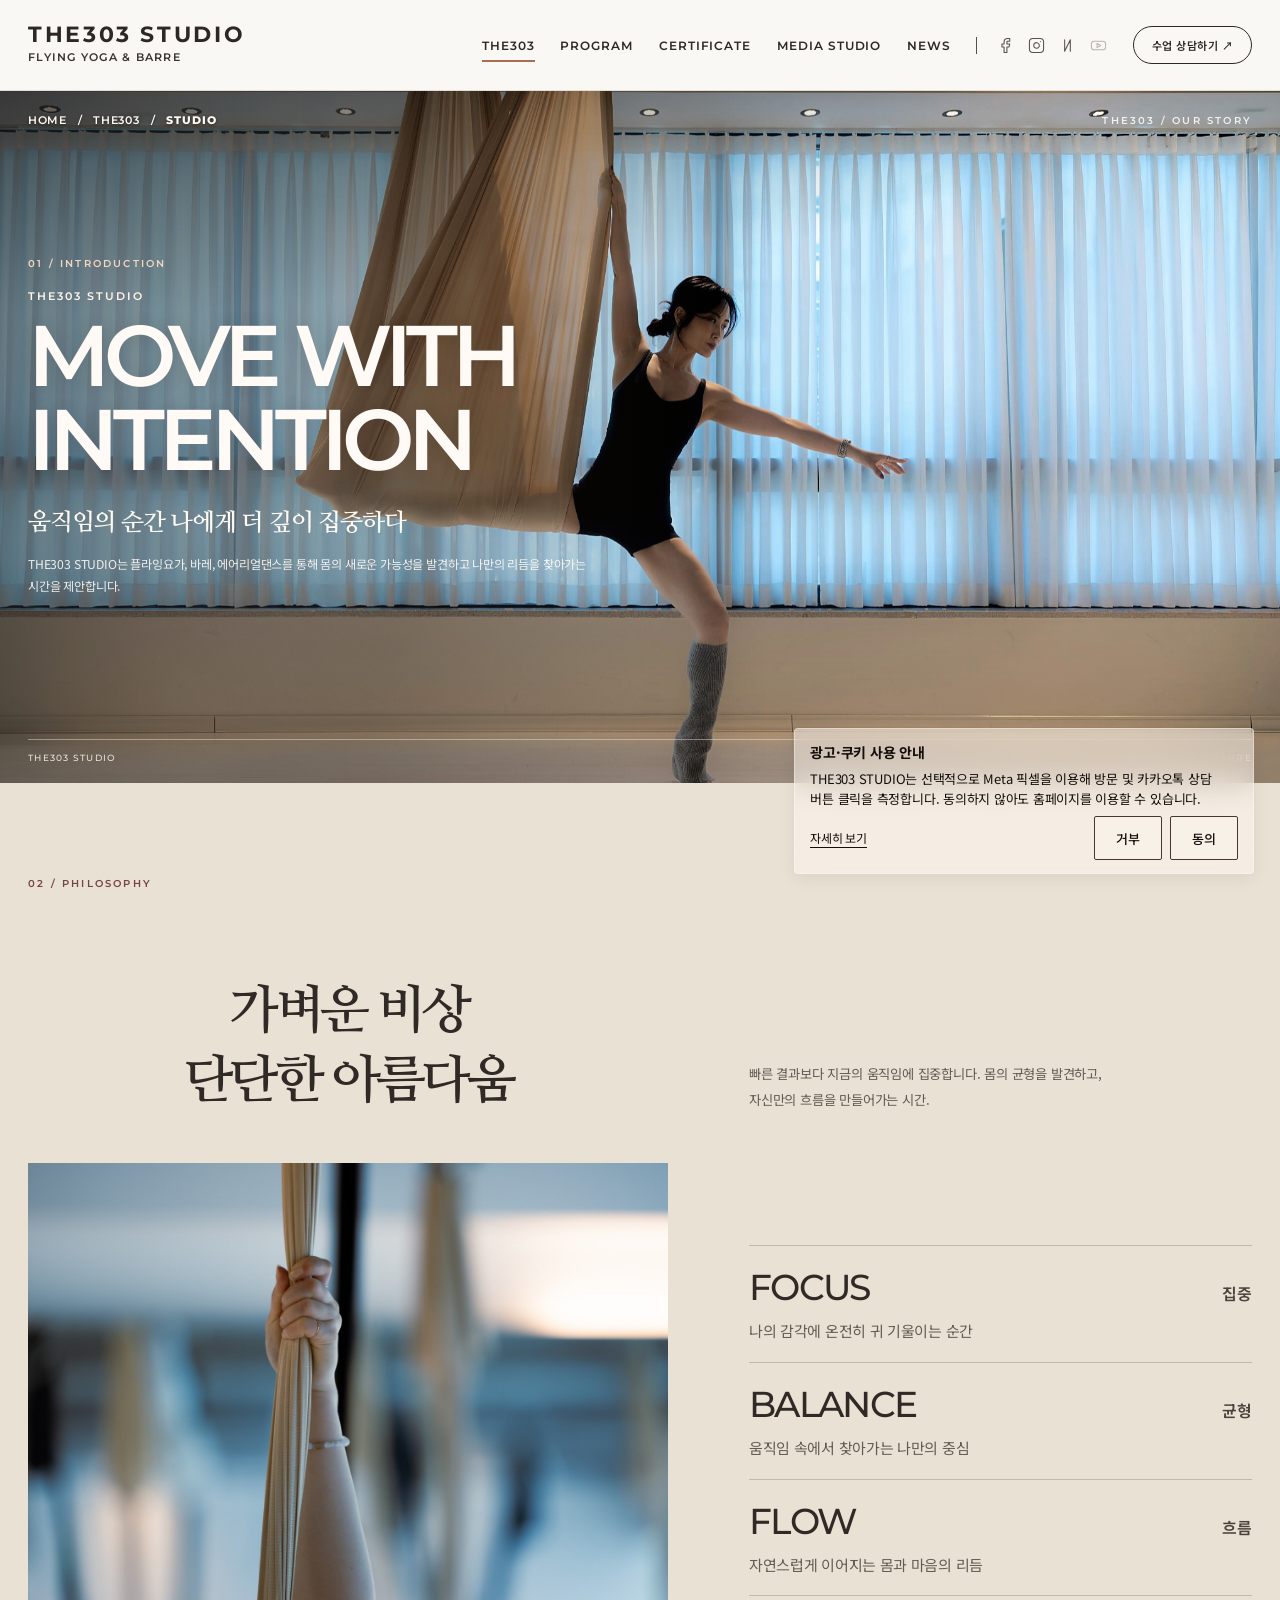
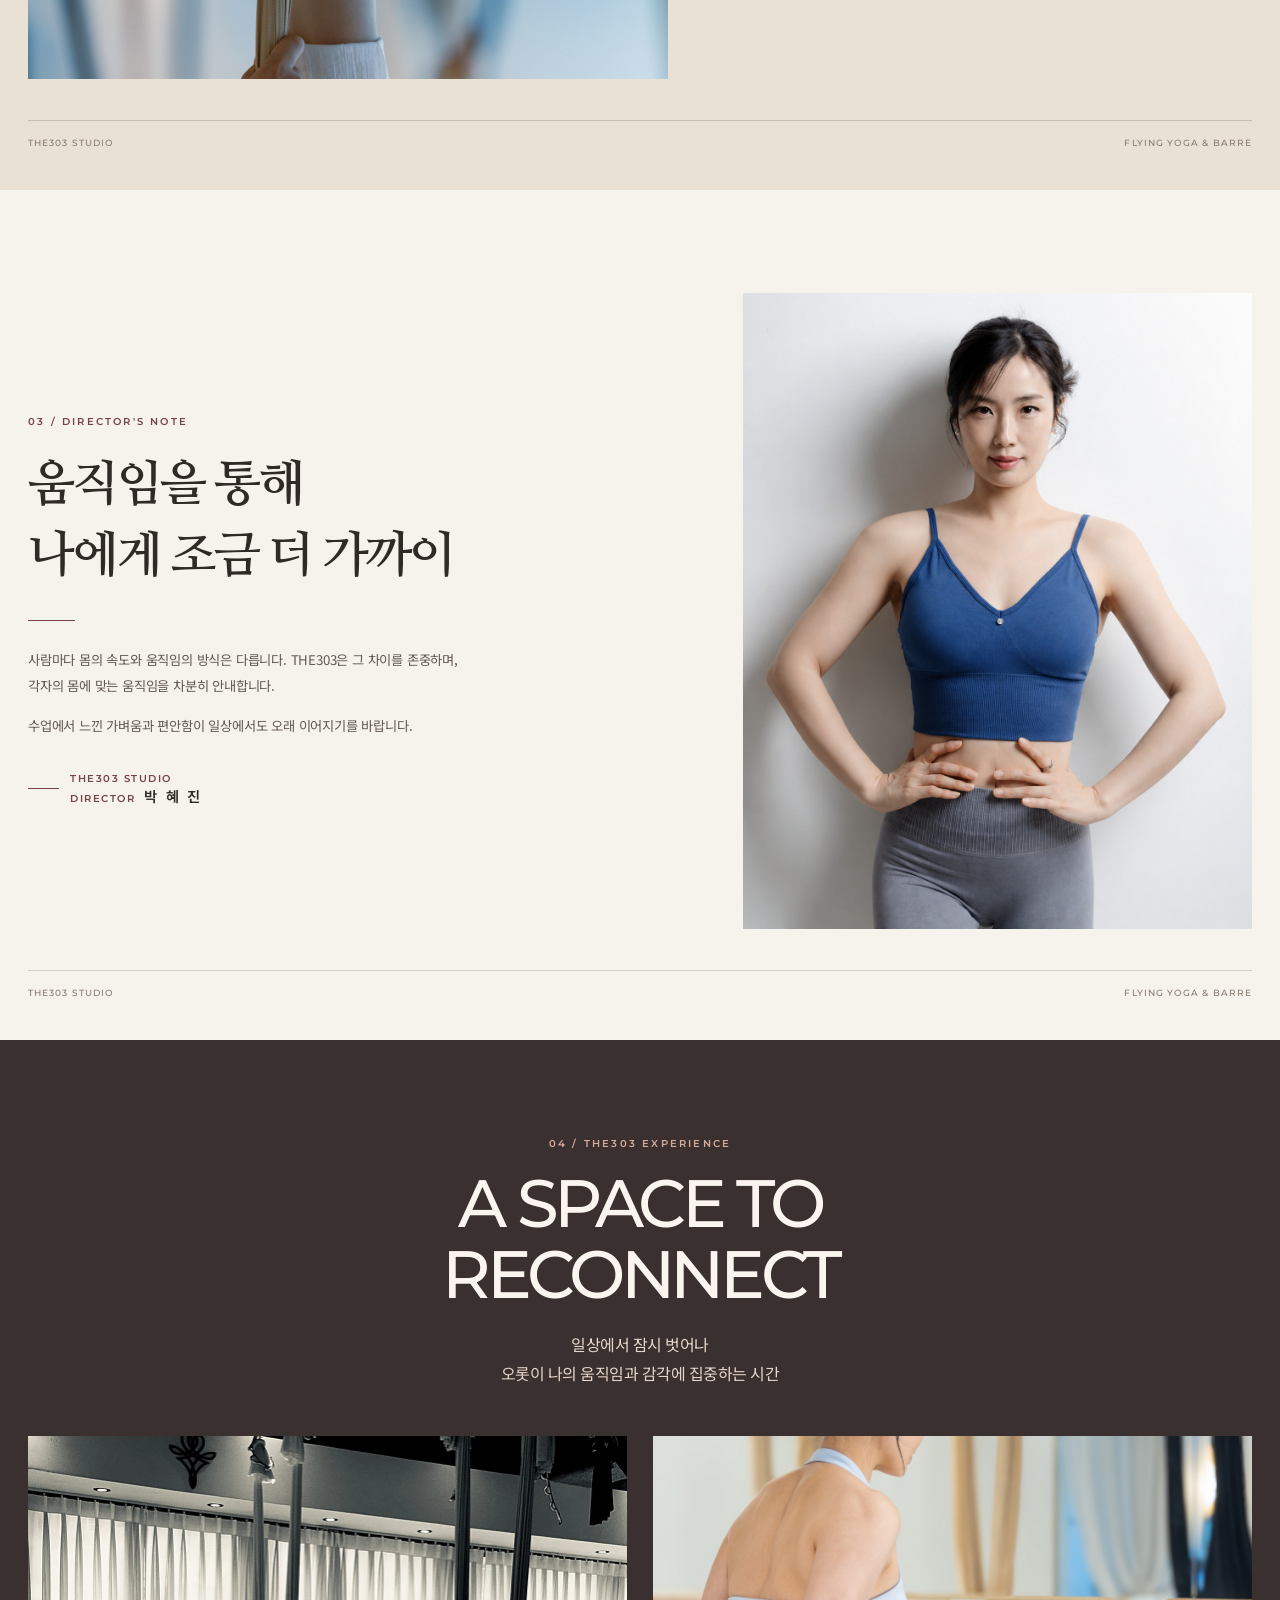
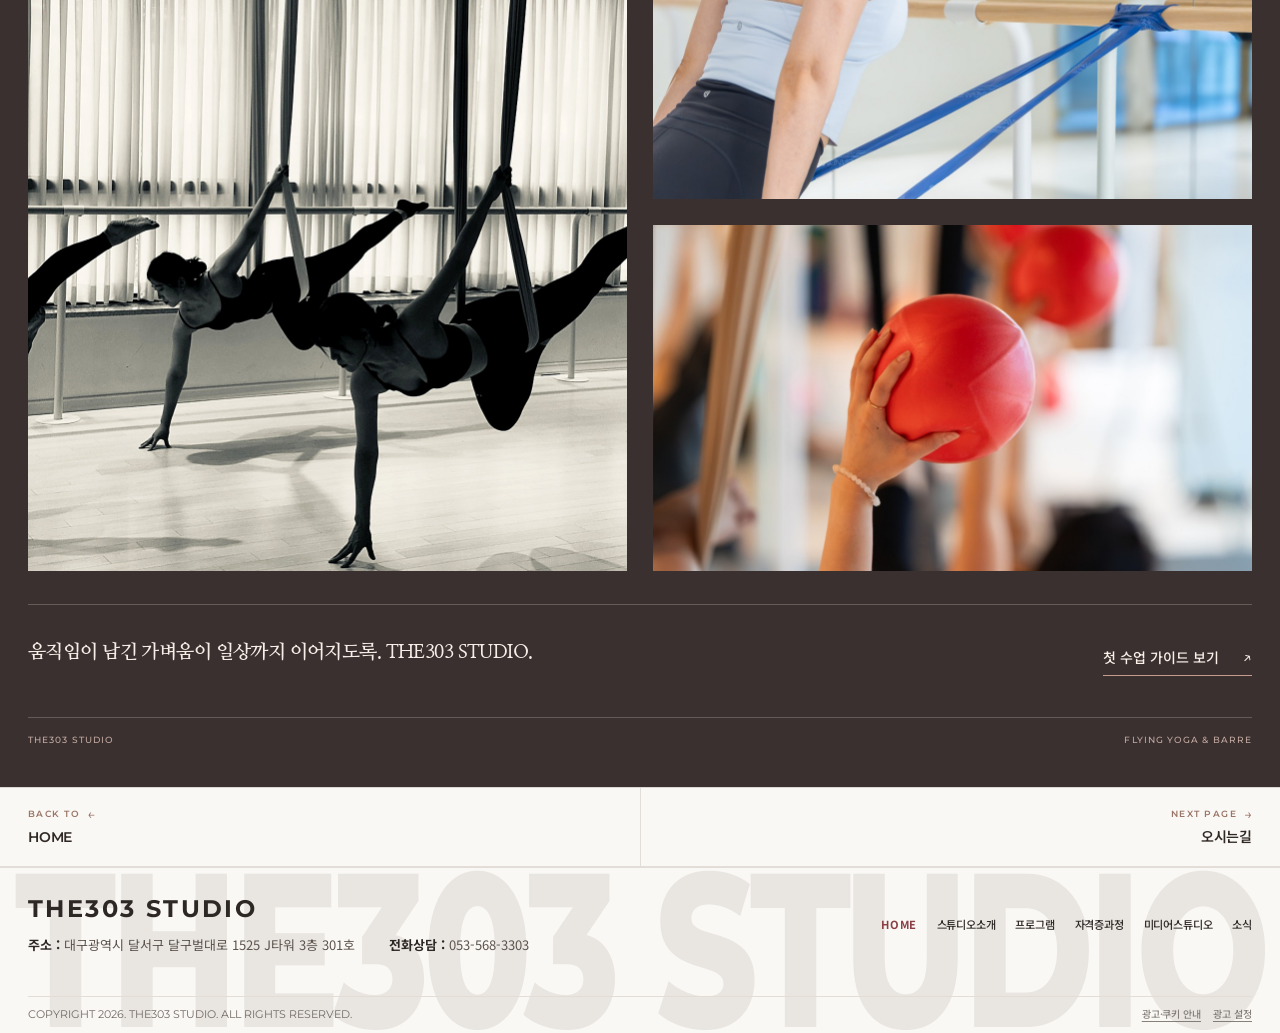
==== commit 49d13f8c: "V66-06 - Korean Brand SEO Optimization" ====
--- a/about-studio.html
+++ b/about-studio.html
@@ -1,5 +1,5 @@
 <!doctype html><html lang="ko"><head><meta charset="utf-8"><meta name="viewport" content="width=device-width,initial-scale=1"><meta name="theme-color" content="#FAF8F5">
-<title>스튜디오 소개 | 대구 플라잉요가·바레 | THE303 STUDIO</title><meta name="description" content="대구 달서구의 THE303 STUDIO. 플라잉요가, 바레, 에어리얼댄스를 통해 나만의 움직임과 균형을 발견하는 웰니스 공간과 원장님의 교육 철학을 소개합니다."><meta property="og:type" content="website"><meta property="og:title" content="스튜디오 소개 | 대구 플라잉요가·바레 | THE303 STUDIO"><meta property="og:description" content="대구 달서구의 THE303 STUDIO. 플라잉요가, 바레, 에어리얼댄스를 통해 나만의 움직임과 균형을 발견하는 웰니스 공간과 원장님의 교육 철학을 소개합니다."><meta property="og:image" content="https://the303studio.kr/images/studio/hero-pc-v48.jpg">
+<title>더303스튜디오 소개 | 대구 플라잉요가·바레</title><meta name="description" content="대구 달서구 더303스튜디오(THE303 STUDIO)의 공간, 움직임의 철학과 원장님의 교육 방향을 소개합니다."><meta property="og:type" content="website"><meta property="og:title" content="더303스튜디오 소개 | 대구 플라잉요가·바레"><meta property="og:description" content="대구 달서구 더303스튜디오(THE303 STUDIO)의 공간, 움직임의 철학과 원장님의 교육 방향을 소개합니다."><meta property="og:image" content="https://the303studio.kr/images/studio/hero-pc-v48.jpg">
 <link rel="preconnect" href="https://fonts.googleapis.com"><link rel="preconnect" href="https://fonts.gstatic.com" crossorigin><link href="https://fonts.googleapis.com/css2?family=DM+Sans:wght@400;500;600;700&amp;family=Noto+Sans+KR:wght@300;400;500;600;700&amp;family=Nanum+Myeongjo:wght@400;600;700&amp;family=Montserrat:wght@300;400;500;600;700;800&amp;display=swap" rel="stylesheet">
 <link rel="stylesheet" href="./css/base.css"><link rel="stylesheet" href="./css/navigation.css?v=20261117-v05"><link rel="stylesheet" href="./css/responsive.css"><link rel="stylesheet" href="./css/refinements.css"><link rel="stylesheet" href="./css/pages.css"><link rel="stylesheet" href="./css/about-editorial.css"><script>if(new URLSearchParams(location.search).get('editor')==='on')document.documentElement.classList.add('the303-admin-mode');</script><link rel="stylesheet" href="./css/subpage-image-motion.css?v=20261030"><link rel="stylesheet" href="./css/subpage-layout-grid.css?v=20261031a"><link rel="stylesheet" href="./css/editorial-quality-final.css?v=20261031b"><link rel="stylesheet" href="./css/mobile-art-direction.css?v=20261031m1">
 <link rel="stylesheet" href="./css/dynamic-hero-art-direction.css?v=20261031d2">
@@ -21,10 +21,10 @@
   <link rel="stylesheet" href="./css/footer-mobile-v65-05.css?v=20261127-v6505">
 <meta property="og:image:width" content="2047">
 <meta property="og:image:height" content="1198">
-<meta name="twitter:title" content="스튜디오 소개 | 대구 플라잉요가·바레 | THE303 STUDIO">
-<meta name="twitter:description" content="대구 달서구의 THE303 STUDIO. 플라잉요가, 바레, 에어리얼댄스를 통해 나만의 움직임과 균형을 발견하는 웰니스 공간과 원장님의 교육 철학을 소개합니다.">
+<meta name="twitter:title" content="더303스튜디오 소개 | 대구 플라잉요가·바레">
+<meta name="twitter:description" content="대구 달서구 더303스튜디오(THE303 STUDIO)의 공간, 움직임의 철학과 원장님의 교육 방향을 소개합니다.">
 <meta name="twitter:image" content="https://the303studio.kr/images/studio/hero-pc-v48.jpg">
-<script type="application/ld+json">{"@context":"https://schema.org","@graph":[{"@type":"BreadcrumbList","@id":"https://the303studio.kr/about-studio.html#breadcrumb","itemListElement":[{"@type":"ListItem","position":1,"name":"홈","item":"https://the303studio.kr/"},{"@type":"ListItem","position":2,"name":"스튜디오 소개","item":"https://the303studio.kr/about-studio.html"}]},{"@type":"AboutPage","@id":"https://the303studio.kr/about-studio.html#webpage","url":"https://the303studio.kr/about-studio.html","name":"스튜디오 소개 | 대구 플라잉요가·바레 | THE303 STUDIO","description":"대구 달서구의 THE303 STUDIO. 플라잉요가, 바레, 에어리얼댄스를 통해 나만의 움직임과 균형을 발견하는 웰니스 공간과 원장님의 교육 철학을 소개합니다.","inLanguage":"ko-KR","isPartOf":{"@id":"https://the303studio.kr/#website"},"about":{"@id":"https://the303studio.kr/#organization"},"primaryImageOfPage":{"@type":"ImageObject","url":"https://the303studio.kr/images/studio/hero-pc-v48.jpg","width":2047,"height":1198},"breadcrumb":{"@id":"https://the303studio.kr/about-studio.html#breadcrumb"}}]}</script>
+<script type="application/ld+json">{"@context":"https://schema.org","@graph":[{"@type":"BreadcrumbList","@id":"https://the303studio.kr/about-studio.html#breadcrumb","itemListElement":[{"@type":"ListItem","position":1,"name":"홈","item":"https://the303studio.kr/"},{"@type":"ListItem","position":2,"name":"스튜디오 소개","item":"https://the303studio.kr/about-studio.html"}]},{"@type":"AboutPage","@id":"https://the303studio.kr/about-studio.html#webpage","url":"https://the303studio.kr/about-studio.html","name":"더303스튜디오 소개 | 대구 플라잉요가·바레","description":"대구 달서구 더303스튜디오(THE303 STUDIO)의 공간, 움직임의 철학과 원장님의 교육 방향을 소개합니다.","inLanguage":"ko-KR","isPartOf":{"@id":"https://the303studio.kr/#website"},"about":{"@id":"https://the303studio.kr/#organization"},"primaryImageOfPage":{"@type":"ImageObject","url":"https://the303studio.kr/images/studio/hero-pc-v48.jpg","width":2047,"height":1198},"breadcrumb":{"@id":"https://the303studio.kr/about-studio.html#breadcrumb"}}]}</script>
 </head><body class="the303-footer-v57 the303-subpage" data-page="about-studio"><a class="skip-link" href="#mainContent">본문 바로가기</a><div class="mobile-nav-backdrop" id="navBackdrop"></div><header class="site-header" id="siteHeader">
 <div class="container nav-wrap">
 <a aria-label="THE303 STUDIO 홈으로 이동" class="brand" href="index.html#home">
--- a/css/meta-consent-v64.css
+++ b/css/meta-consent-v64.css
@@ -14,3 +14,89 @@
 .the303-meta-footer a,.the303-meta-footer button{color:inherit!important;font:inherit;text-decoration:underline;text-underline-offset:3px;opacity:.85;cursor:pointer;background:transparent;border:0;padding:0;white-space:nowrap}
 @media(max-width:850px){.the303-meta-consent{bottom:calc(72px + env(safe-area-inset-bottom,0px));left:12px;width:calc(100% - 24px);padding:16px;gap:12px;flex-direction:column;align-items:stretch}.the303-meta-consent-actions{justify-content:flex-end}.the303-meta-consent-actions button{min-width:92px;min-height:40px}.the303-meta-footer{gap:12px}}
 @media(max-width:350px){.the303-meta-consent{padding:13px}.the303-meta-consent-copy p{font-size:10.5px}}
+
+/* V66-02: desktop placement; mobile and consent behaviour unchanged. */
+@media(min-width:1025px){
+  .the303-meta-consent{left:auto;right:clamp(12px,2vw,32px)}
+  body:has(.to-top.show) .the303-meta-consent{bottom:96px}
+  body:has(.editor.open,.page-editor.is-open) .the303-meta-consent{left:clamp(12px,2vw,32px);right:auto;bottom:clamp(12px,2vw,32px)}
+}
+
+/* V66-03: compact desktop frosted glass; 50% background transparency.
+   Text remains opaque; matching consent choices. Mobile rules unchanged. */
+@media(min-width:1025px){
+  .the303-meta-consent{
+    width:min(460px,calc(100% - 24px));padding:13px 15px;
+    display:grid;grid-template-columns:minmax(0,1fr) auto;
+    column-gap:12px;row-gap:7px;align-items:center;
+    background:rgba(255,249,242,.5);color:#130f0c;
+    -webkit-backdrop-filter:blur(16px);backdrop-filter:blur(16px);
+    border:1px solid rgba(255,249,242,.4);border-radius:4px;
+    box-shadow:0 4px 16px rgba(48,32,25,.08);
+  }
+  .the303-meta-consent-copy{display:contents}
+  .the303-meta-consent-copy strong{grid-column:1/-1;font-size:14px;line-height:1.45;color:#130f0c}
+  .the303-meta-consent-copy p{grid-column:1/-1;font-size:13px;line-height:1.55;margin:0;color:#130f0c}
+  .the303-meta-consent-copy a{grid-column:1;justify-self:start;font-size:12px;color:#130f0c;border-color:currentColor;padding-bottom:1px}
+  .the303-meta-consent-actions{grid-column:2;gap:8px;justify-content:flex-end}
+  .the303-meta-consent-actions button{min-width:68px;min-height:44px;padding:8px 12px;font-size:13px;border:1px solid #49372f;border-radius:2px;background:rgba(255,249,242,.32);color:#130f0c}
+  .the303-meta-consent-actions button:hover{background:rgba(255,249,242,.65)}
+  .the303-meta-consent button:focus-visible{outline-color:#130f0c}
+  @supports not ((backdrop-filter:blur(16px)) or (-webkit-backdrop-filter:blur(16px))){
+    .the303-meta-consent{background:rgba(255,249,242,.88)}
+  }
+}
+
+/* V66-04: compact mobile consent panel. Desktop V66-03 and consent logic unchanged.
+   Concise mobile copy preserves the meaning, link and equally weighted choices; no auto-dismiss. */
+.the303-meta-copy-mobile{display:none}
+@media(max-width:850px){
+  .the303-meta-copy-full{display:none}
+  .the303-meta-copy-mobile{display:inline}
+}
+@media(max-width:850px){
+  .the303-meta-consent{
+    left:10px;right:10px;margin-inline:auto;width:min(440px,calc(100% - 20px));
+    bottom:calc(66px + env(safe-area-inset-bottom,0px));
+    display:grid;grid-template-columns:minmax(0,1fr) auto;
+    column-gap:8px;row-gap:3px;align-items:center;
+    padding:7px 10px 6px;
+    background:rgba(255,249,242,.55);color:#130f0c;
+    -webkit-backdrop-filter:blur(16px);backdrop-filter:blur(16px);
+    border:1px solid rgba(255,249,242,.38);border-radius:4px;
+    box-shadow:0 3px 12px rgba(48,32,25,.08);
+  }
+  .the303-meta-consent-copy{display:contents}
+  .the303-meta-consent-copy strong{grid-column:1/-1;font-size:12px;line-height:1.4;color:#130f0c}
+  .the303-meta-consent-copy p{grid-column:1/-1;font-size:12px;line-height:1.45;margin:0;color:#130f0c;word-break:keep-all;overflow-wrap:anywhere}
+  .the303-meta-consent-copy a{grid-column:1;justify-self:start;display:inline-flex;align-items:center;min-height:44px;font-size:12px;color:#130f0c;border:0;padding:0;text-decoration:underline;text-underline-offset:3px}
+  .the303-meta-consent-actions{grid-column:2;gap:6px;justify-content:flex-end}
+  .the303-meta-consent-actions button{min-width:60px;min-height:44px;padding:5px 10px;font-size:12px;border:1px solid #49372f;border-radius:2px;background:rgba(255,249,242,.32);color:#130f0c}
+  .the303-meta-consent button:focus-visible,.the303-meta-consent a:focus-visible{outline:2px solid #130f0c;outline-offset:2px}
+  @supports not ((backdrop-filter:blur(16px)) or (-webkit-backdrop-filter:blur(16px))){
+    .the303-meta-consent{background:rgba(255,249,242,.88)}
+  }
+  @media(max-width:350px){.the303-meta-consent{padding-inline:8px}.the303-meta-consent-actions button{min-width:56px}}
+  /* While the notice is open, keep hero navigation and lower titles above it.
+     No change to imagery, slide motion, or the original layout after a choice. */
+  body:has(> .the303-meta-consent){--the303-consent-clearance:calc(var(--the303-consent-height,134px) + 9px)}
+  body.the303-index-v111:has(> .the303-meta-consent) #home.the303-intro-v05 .hero-navigation{
+    bottom:calc(72px + var(--the303-consent-clearance) + env(safe-area-inset-bottom,0px)) !important;
+  }
+  body.the303-index-v111:has(> .the303-meta-consent) #home.the303-intro-v05 .hero-slide:is(.hero-slide--line,.hero-slide--flow,.hero-slide--control,.hero-slide--brand) .hero-content{
+    bottom:calc(128px + var(--the303-consent-clearance) + env(safe-area-inset-bottom,0px)) !important;
+  }
+  body:has(> .the303-meta-consent) .to-top.show{
+    bottom:calc(72px + var(--the303-consent-clearance) + env(safe-area-inset-bottom,0px));
+  }
+  @media(max-width:350px){body:has(> .the303-meta-consent){--the303-consent-clearance:calc(var(--the303-consent-height,153px) + 9px)}}
+}
+/* Temporary optical contrast at the raised title positions only. */
+@media(max-width:850px){
+  body.the303-index-v111:has(> .the303-meta-consent) #home.the303-intro-v05 .hero-slide--flow .hero-content :is(h2,.hero-editorial-link){
+    text-shadow:0 0 2px rgba(255,249,242,.92),0 1px 5px rgba(255,249,242,.7)!important;
+  }
+  body.the303-index-v111:has(> .the303-meta-consent) #home.the303-intro-v05 .hero-slide--brand .hero-content h2{
+    text-shadow:0 1px 3px rgba(23,22,22,.8),0 0 6px rgba(23,22,22,.4)!important;
+  }
+}
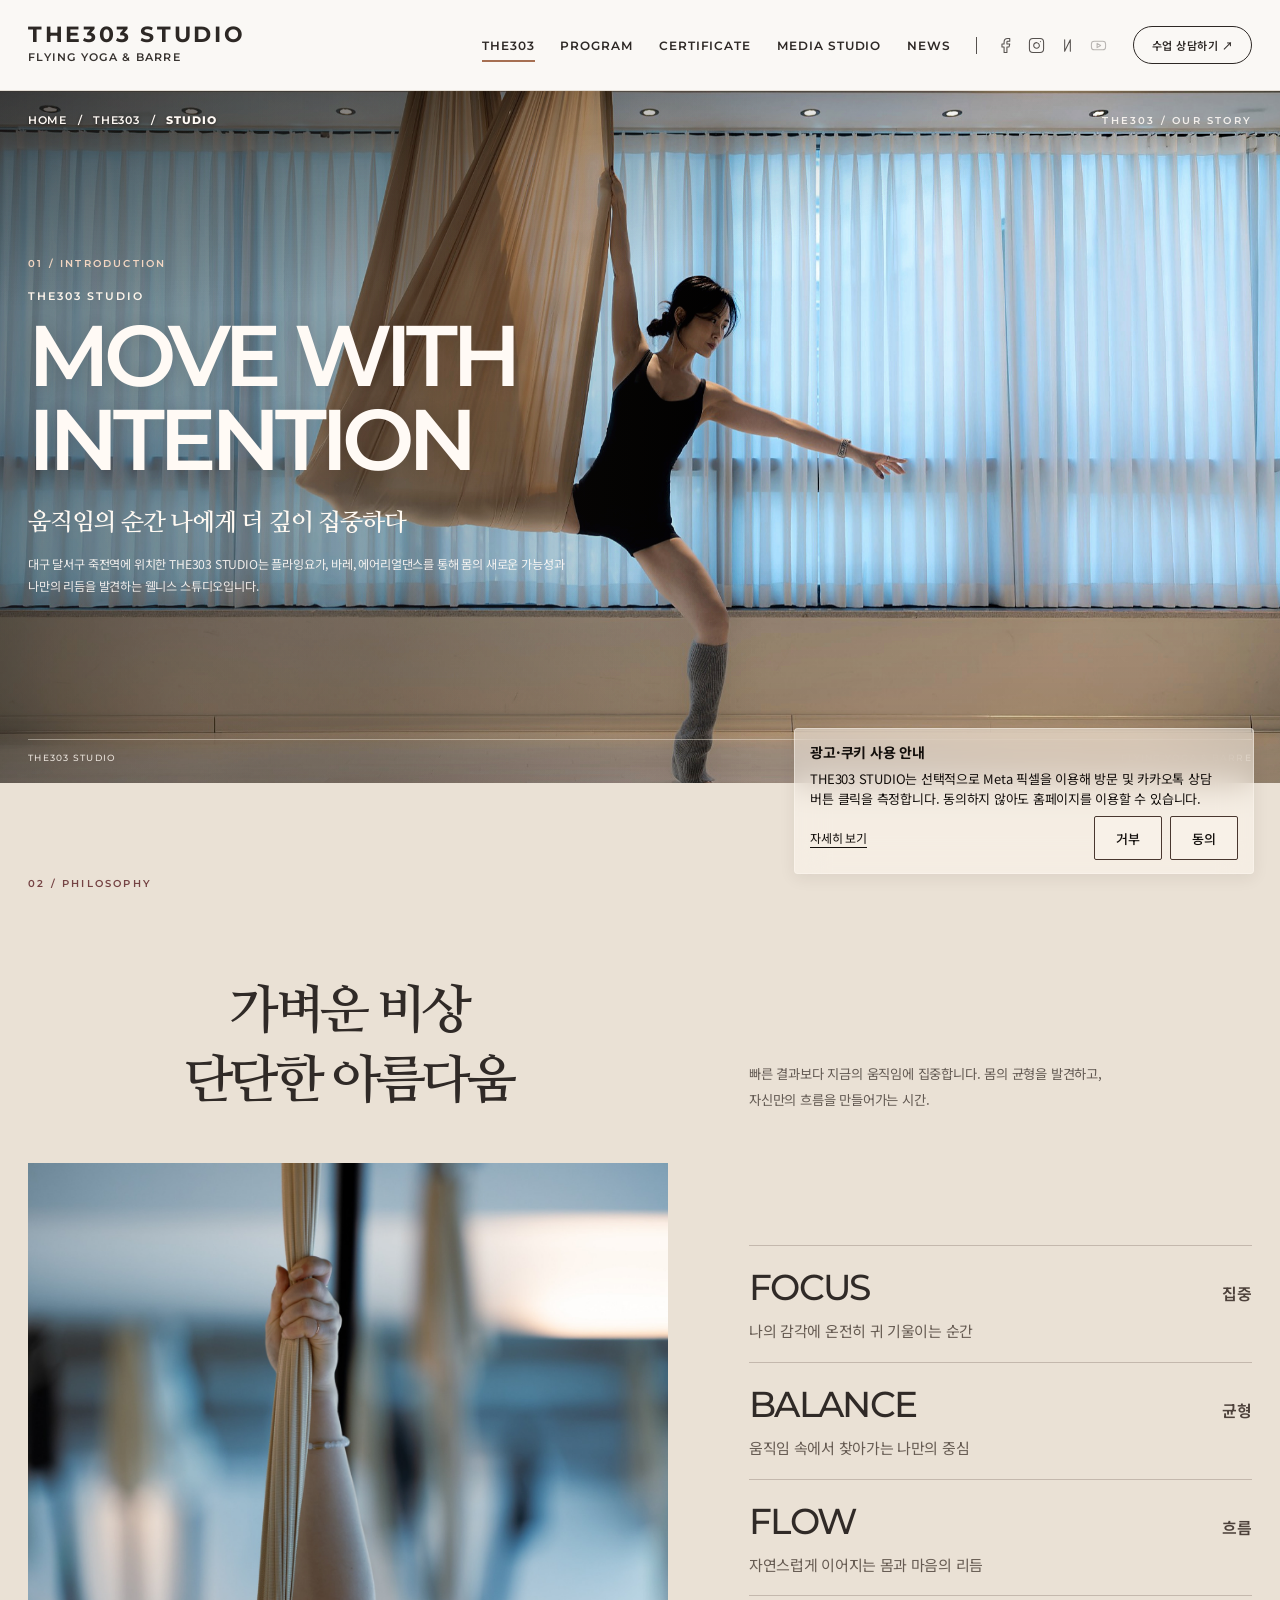
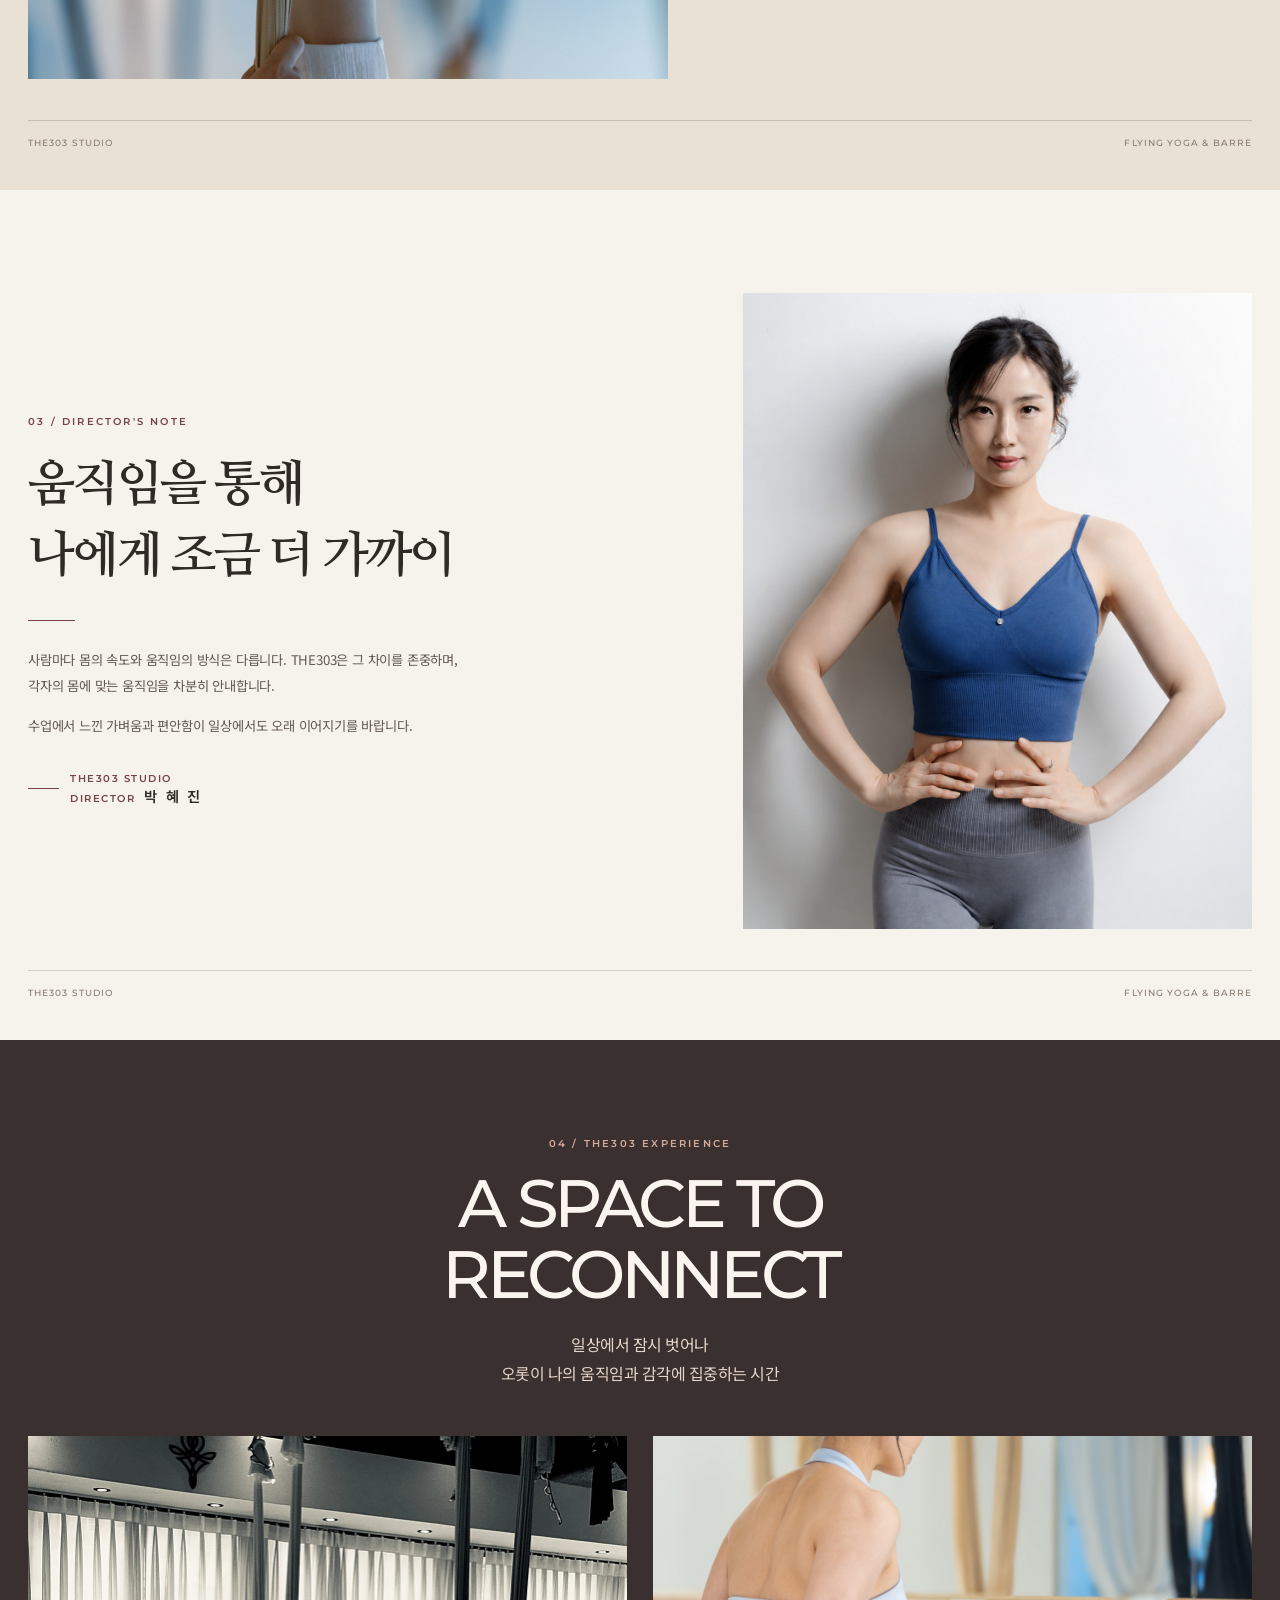
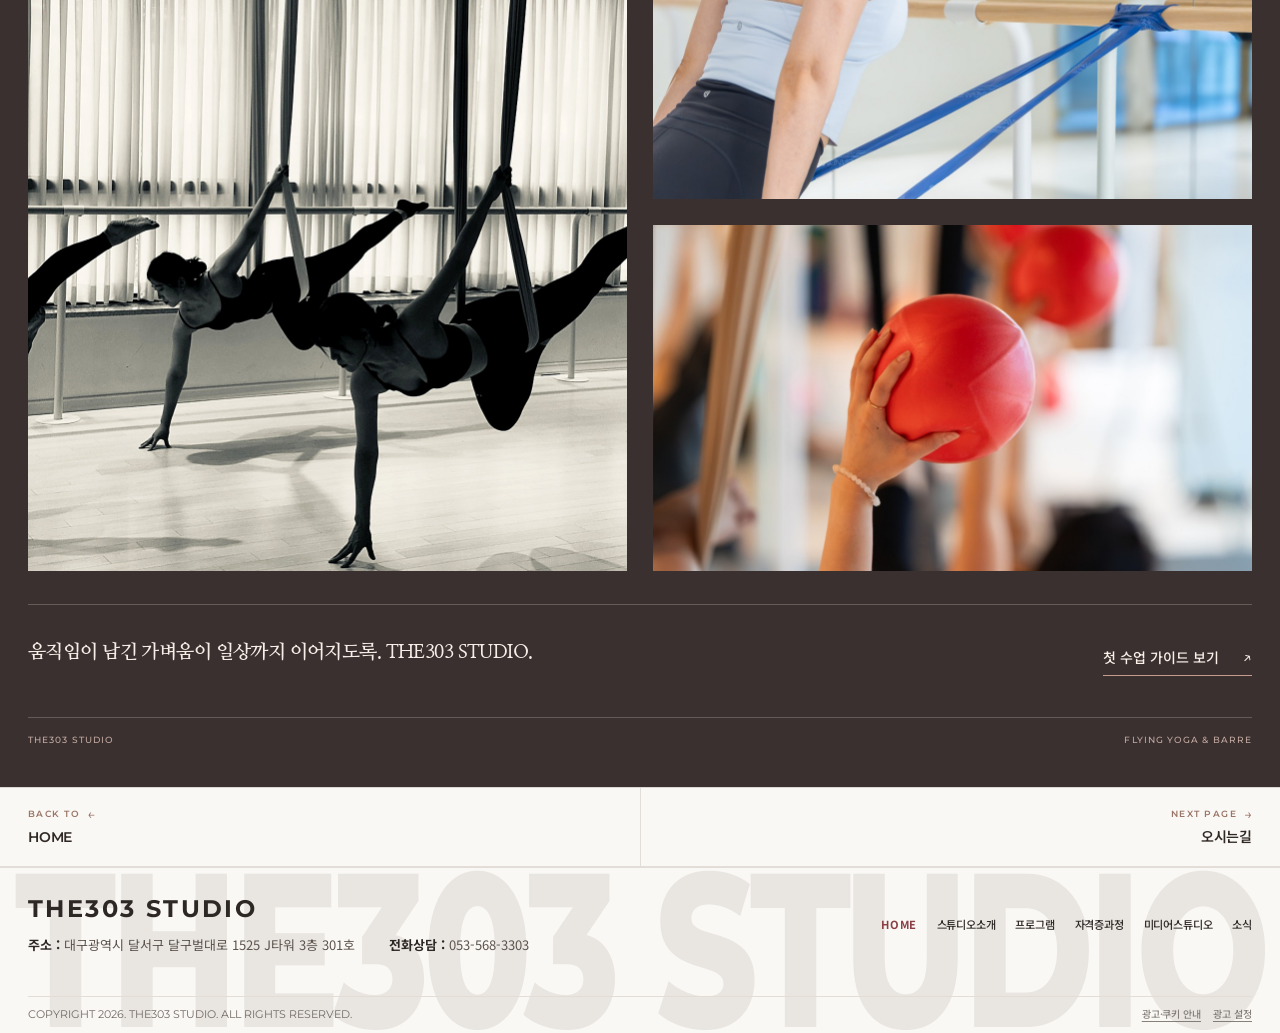
==== commit b37c84c3: "V67-01 - SEO & GEO Final Optimization" ====
--- a/about-studio.html
+++ b/about-studio.html
@@ -60,7 +60,7 @@
 <button class="submenu-toggle" type="button"><svg class="nav-chevron" fill="none" stroke="currentColor" stroke-width="2" viewbox="0 0 24 24"><path d="m6 9 6 6 6-6"></path></svg></button>
 <ul class="dropdown-menu">
 <li><a data-text="navSub3_1" href="ttc-cert.html">자격증과정</a></li>
-<li><a data-text="navSub3_2" href="ttc-workshop.html">워크샵</a></li>
+<li><a data-text="navSub3_2" href="ttc-workshop.html">강사 워크샵</a></li>
 </ul>
 </li>
 <li class="nav-dropdown">
@@ -81,16 +81,16 @@
 </li>
 </ul>
 <div class="nav-social">
-<a aria-label="Facebook" data-link="socialFb" href="#" rel="noopener noreferrer" target="_blank"><svg viewbox="0 0 24 24"><path d="M18 2h-3a5 5 0 0 0-5 5v3H7v4h3v8h4v-8h3l1-4h-4V7a1 1 0 0 1 1-1h3z"></path></svg></a>
-<a aria-label="Instagram" data-link="socialIg" href="#" rel="noopener noreferrer" target="_blank"><svg viewbox="0 0 24 24"><rect height="20" rx="5" ry="5" width="20" x="2" y="2"></rect><path d="M16 11.37A4 4 0 1 1 12.63 8 4 4 0 0 1 16 11.37z"></path><line x1="17.5" x2="17.51" y1="6.5" y2="6.5"></line></svg></a>
-<a aria-label="Naver Blog" data-link="socialBlog" href="#" rel="noopener noreferrer" target="_blank"><svg viewbox="0 0 24 24"><polyline points="8 4 8 20 16 4 16 20"></polyline></svg></a>
-<a aria-label="YouTube" data-link="socialYt" href="#" rel="noopener noreferrer" target="_blank"><svg viewbox="0 0 24 24"><rect height="12" rx="4" ry="4" width="20" x="2" y="6"></rect><polygon points="10 9 15 12 10 15 10 9"></polygon></svg></a>
+<a aria-label="Facebook" data-link="socialFb" href="https://www.facebook.com/the303flyingyogastudio" rel="noopener noreferrer" target="_blank"><svg viewbox="0 0 24 24"><path d="M18 2h-3a5 5 0 0 0-5 5v3H7v4h3v8h4v-8h3l1-4h-4V7a1 1 0 0 1 1-1h3z"></path></svg></a>
+<a aria-label="Instagram" data-link="socialIg" href="https://www.instagram.com/the303_flyingyoga_barre" rel="noopener noreferrer" target="_blank"><svg viewbox="0 0 24 24"><rect height="20" rx="5" ry="5" width="20" x="2" y="2"></rect><path d="M16 11.37A4 4 0 1 1 12.63 8 4 4 0 0 1 16 11.37z"></path><line x1="17.5" x2="17.51" y1="6.5" y2="6.5"></line></svg></a>
+<a aria-label="Naver Blog" data-link="socialBlog" href="https://blog.naver.com/flyingthe303" rel="noopener noreferrer" target="_blank"><svg viewbox="0 0 24 24"><polyline points="8 4 8 20 16 4 16 20"></polyline></svg></a>
+<a aria-label="YouTube" data-link="socialYt" href="https://www.youtube.com/@%EB%8D%94303%EC%8A%A4%ED%8A%9C%EB%94%94%EC%98%A4" rel="noopener noreferrer" target="_blank"><svg viewbox="0 0 24 24"><rect height="12" rx="4" ry="4" width="20" x="2" y="6"></rect><polygon points="10 9 15 12 10 15 10 9"></polygon></svg></a>
 </div>
 <div class="mobile-menu-social">
-<a aria-label="Facebook" data-link="socialFb" href="#" rel="noopener noreferrer" target="_blank"><svg viewbox="0 0 24 24"><path d="M18 2h-3a5 5 0 0 0-5 5v3H7v4h3v8h4v-8h3l1-4h-4V7a1 1 0 0 1 1-1h3z"></path></svg></a>
-<a aria-label="Instagram" data-link="socialIg" href="#" rel="noopener noreferrer" target="_blank"><svg viewbox="0 0 24 24"><rect height="20" rx="5" ry="5" width="20" x="2" y="2"></rect><path d="M16 11.37A4 4 0 1 1 12.63 8 4 4 0 0 1 16 11.37z"></path><line x1="17.5" x2="17.51" y1="6.5" y2="6.5"></line></svg></a>
-<a aria-label="Naver Blog" data-link="socialBlog" href="#" rel="noopener noreferrer" target="_blank"><svg viewbox="0 0 24 24"><polyline points="8 4 8 20 16 4 16 20"></polyline></svg></a>
-<a aria-label="YouTube" data-link="socialYt" href="#" rel="noopener noreferrer" target="_blank"><svg viewbox="0 0 24 24"><rect height="12" rx="4" ry="4" width="20" x="2" y="6"></rect><polygon points="10 9 15 12 10 15 10 9"></polygon></svg></a>
+<a aria-label="Facebook" data-link="socialFb" href="https://www.facebook.com/the303flyingyogastudio" rel="noopener noreferrer" target="_blank"><svg viewbox="0 0 24 24"><path d="M18 2h-3a5 5 0 0 0-5 5v3H7v4h3v8h4v-8h3l1-4h-4V7a1 1 0 0 1 1-1h3z"></path></svg></a>
+<a aria-label="Instagram" data-link="socialIg" href="https://www.instagram.com/the303_flyingyoga_barre" rel="noopener noreferrer" target="_blank"><svg viewbox="0 0 24 24"><rect height="20" rx="5" ry="5" width="20" x="2" y="2"></rect><path d="M16 11.37A4 4 0 1 1 12.63 8 4 4 0 0 1 16 11.37z"></path><line x1="17.5" x2="17.51" y1="6.5" y2="6.5"></line></svg></a>
+<a aria-label="Naver Blog" data-link="socialBlog" href="https://blog.naver.com/flyingthe303" rel="noopener noreferrer" target="_blank"><svg viewbox="0 0 24 24"><polyline points="8 4 8 20 16 4 16 20"></polyline></svg></a>
+<a aria-label="YouTube" data-link="socialYt" href="https://www.youtube.com/@%EB%8D%94303%EC%8A%A4%ED%8A%9C%EB%94%94%EC%98%A4" rel="noopener noreferrer" target="_blank"><svg viewbox="0 0 24 24"><rect height="12" rx="4" ry="4" width="20" x="2" y="6"></rect><polygon points="10 9 15 12 10 15 10 9"></polygon></svg></a>
 </div>
 <a class="nav-cta" data-link="booking" data-text="navCta" href="https://pf.kakao.com/_xdERxlxj" target="_blank" rel="noopener noreferrer">수업 상담하기 ↗</a>
 </nav>
@@ -114,7 +114,7 @@
         <p class="ae-brand-heading" data-edit="hero_title">THE303 STUDIO</p>
         <h1 class="ae-display" id="aeIntroTitle" data-edit="hero_lead">MOVE WITH INTENTION</h1>
         <p class="ae-korean-lead" data-edit="hero_desc">움직임의 순간 나에게 더 깊이 집중하다</p>
-        <p class="ae-body" data-edit="intro_detail">THE303 STUDIO는 플라잉요가, 바레, 에어리얼댄스를 통해 몸의 새로운 가능성을 발견하고 나만의 리듬을 찾아가는 시간을 제안합니다.</p>
+        <p class="ae-body" data-edit="intro_detail">대구 달서구 죽전역에 위치한 THE303 STUDIO는 플라잉요가, 바레, 에어리얼댄스를 통해 몸의 새로운 가능성과 나만의 리듬을 발견하는 웰니스 스튜디오입니다.</p>
       </div>
       <div class="ae-v19-intro-signature" aria-hidden="true"><span>THE303 STUDIO</span><span>FLYING YOGA &amp; BARRE</span></div>
     </div>
@@ -255,7 +255,7 @@
  <aside class="page-editor" id="pageEditor" role="dialog" aria-modal="true" aria-label="스튜디오소개 페이지 편집" aria-hidden="true"><div class="page-editor-heading"><strong>스튜디오소개 페이지 편집</strong><button type="button" id="pageEditorClose" aria-label="편집기 닫기">✕</button></div>
  <p class="page-editor-intro">수정한 문구·이미지 경로는 현재 브라우저에만 저장됩니다. 방문자 전체에 배포하려면 웹사이트 파일에 반영해야 합니다.</p>
  <div id="pageEditorFields"></div><div id="pageEditorNotice" role="status"></div><div class="page-editor-actions"><button type="button" id="pageEditorExport">설정 복사</button><button type="button" id="pageEditorReset">초기화</button><button type="button" id="pageEditorSave">변경 저장</button></div></aside>
- <script src="./js/common.js" defer></script><script src="./js/responsive-images.js?v=20261028" defer></script><script src="./js/pages.js?v=20261122-v33-booking" defer></script>
+ <script src="./js/common.js" defer></script><script src="./js/responsive-images.js?v=20261028" defer></script><script src="./js/pages.js?v=20261128-geo01" defer></script>
   <script defer src="./js/footer-motion-test.js"></script>
   <script defer src="./js/footer-v57.js?v=20261124-v58-all-pages"></script>
   <script defer src="./js/footer-mobile-v65-05.js?v=20261127-v6505"></script>
